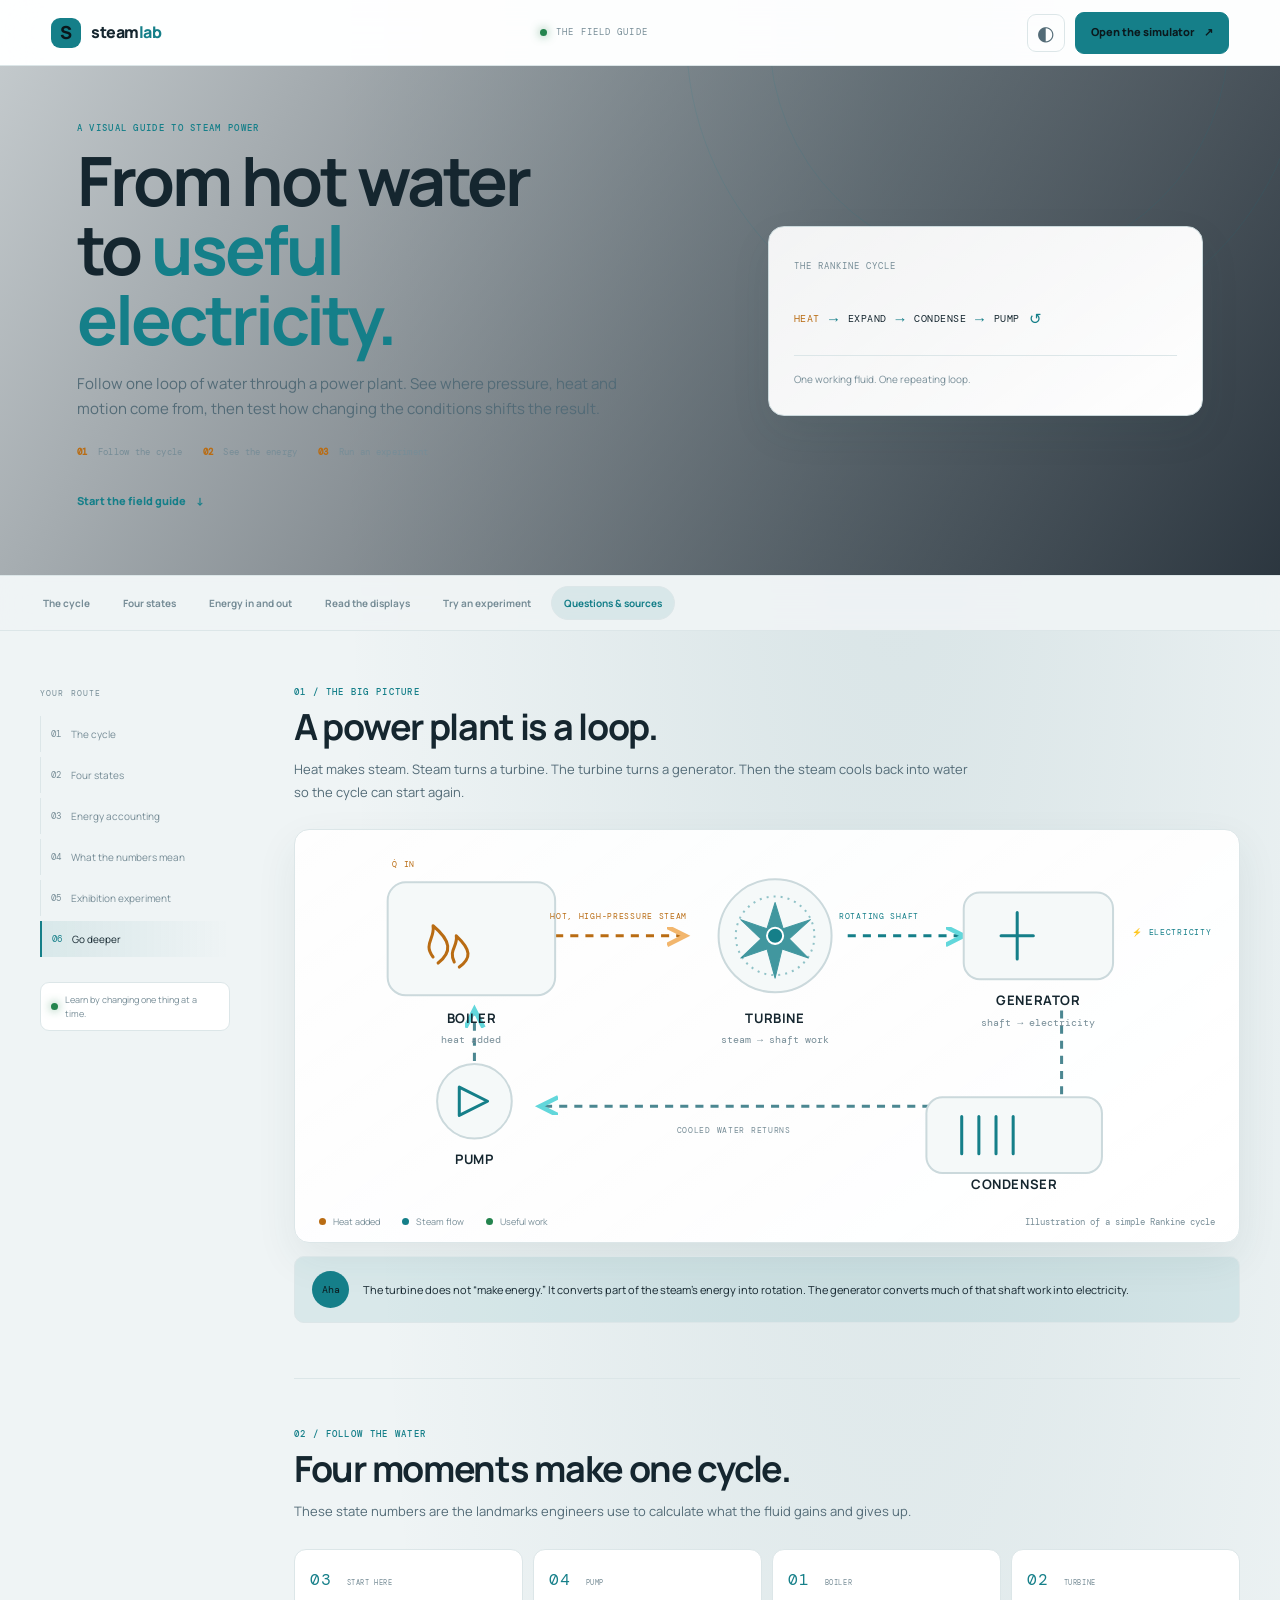
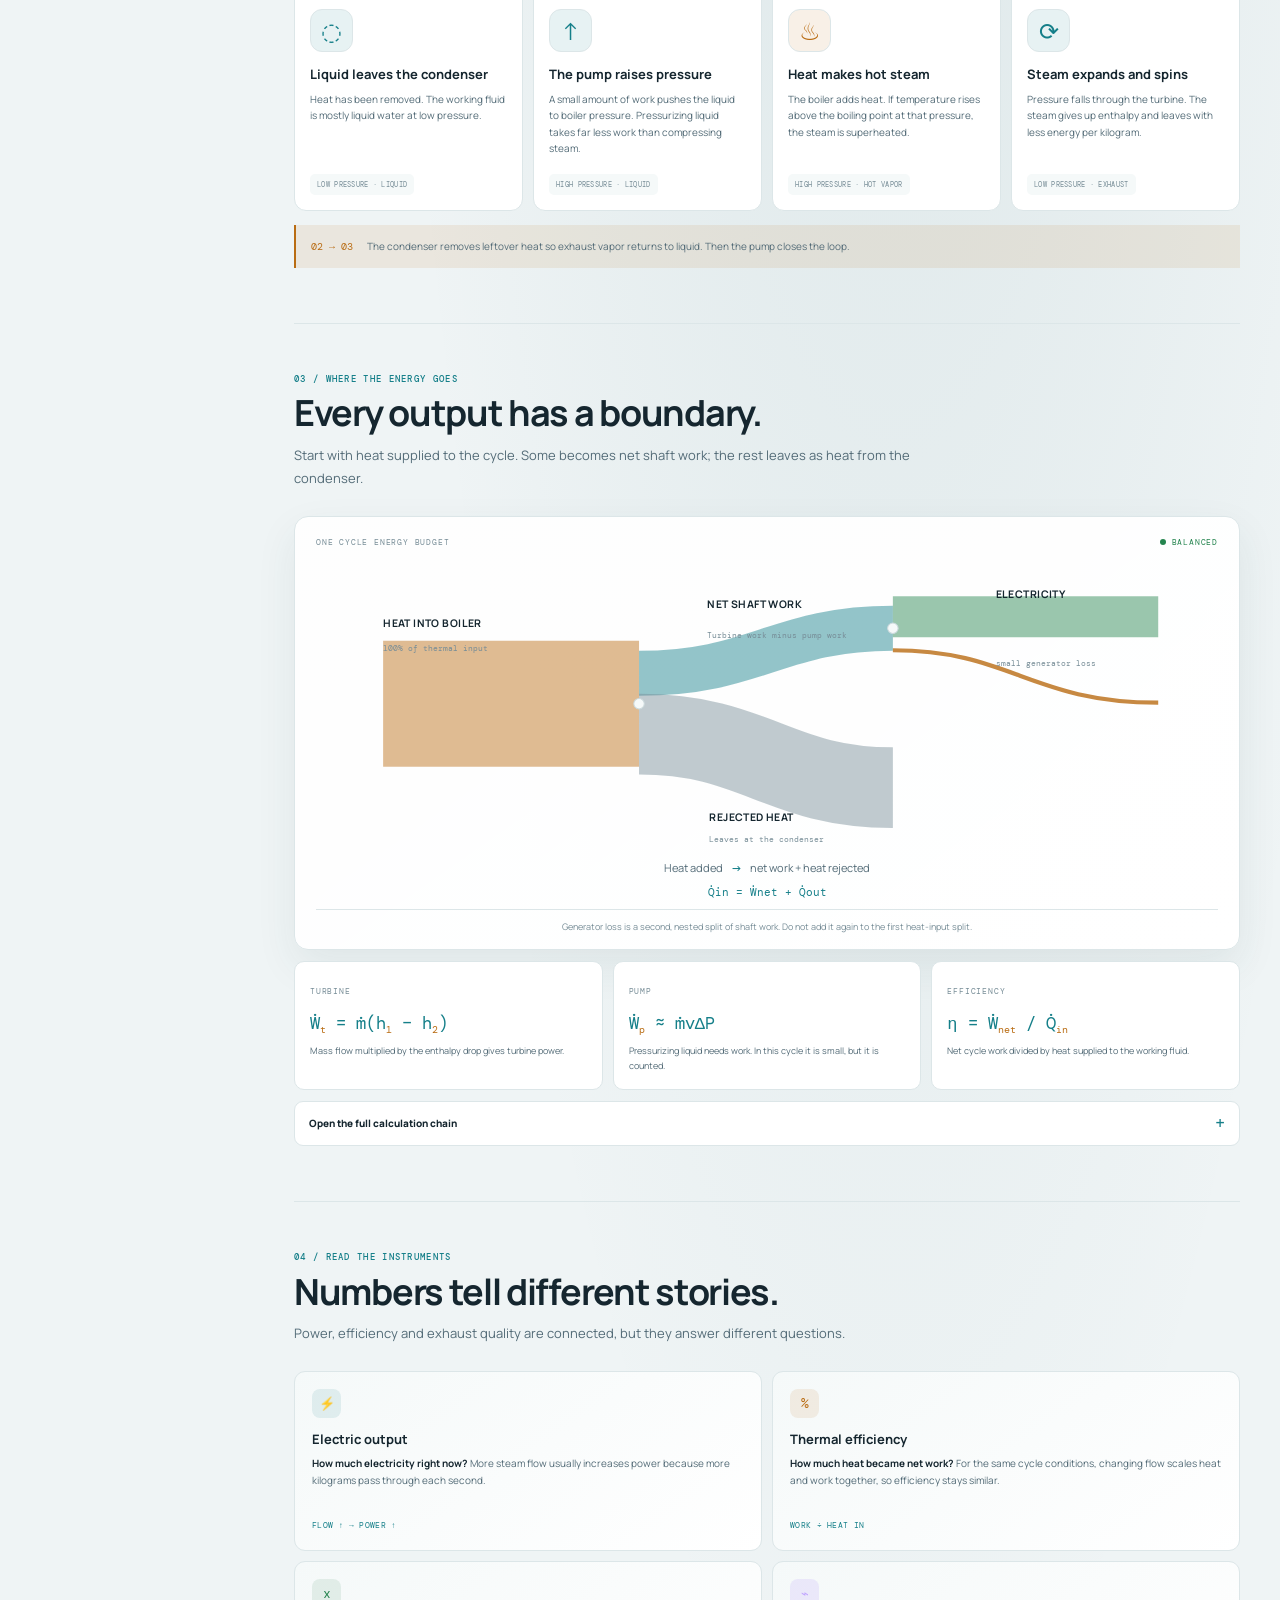
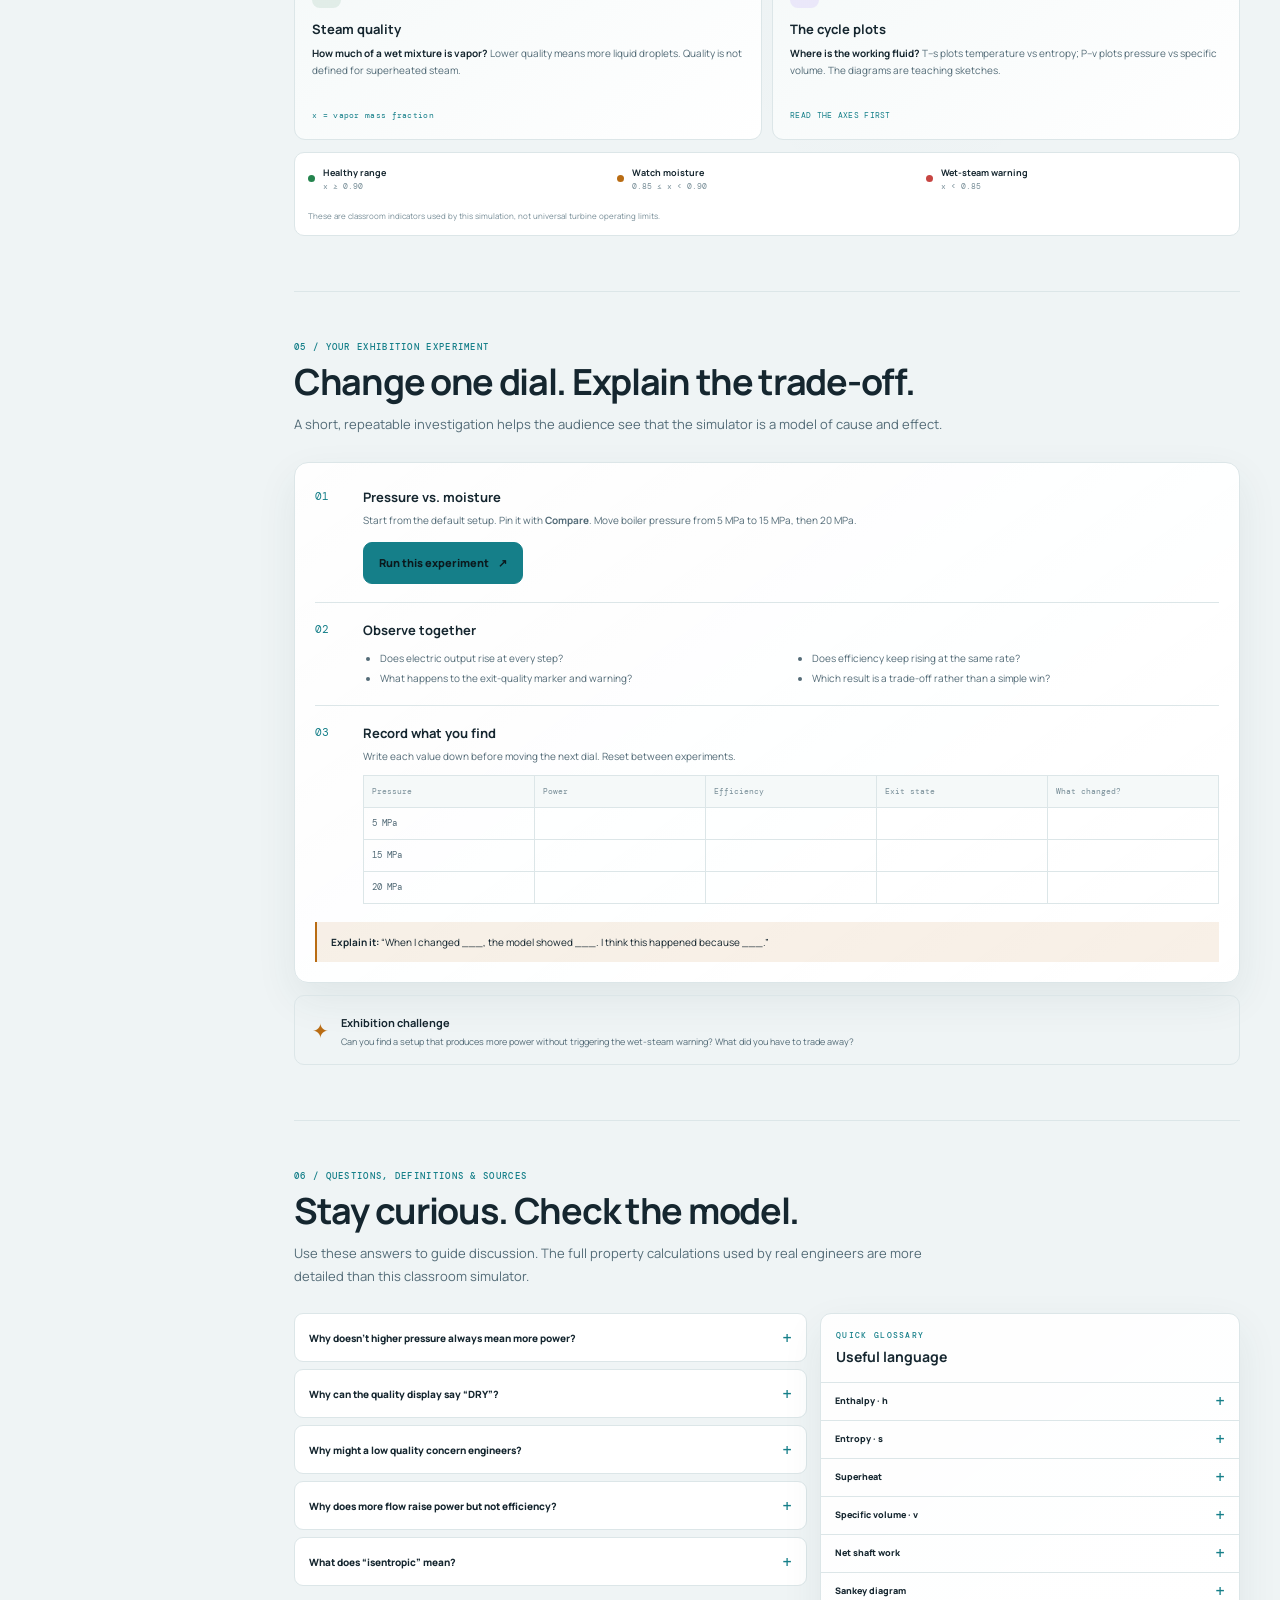
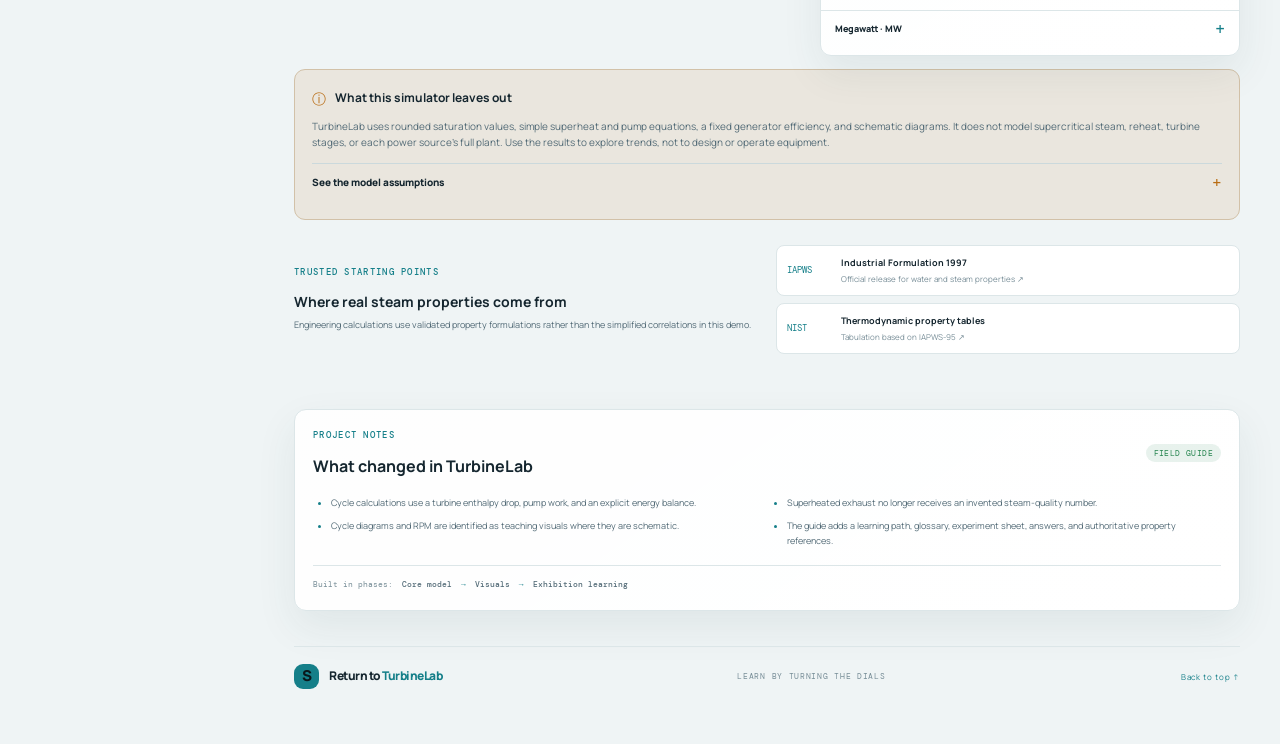
==== docs/index.html @ 9e8e7484 "Add CSS styles and JavaScript functionality for theme toggle and reading progress - Created `learnin" ====
<!doctype html>
<html lang="en" data-theme="dark">
<head>
<meta charset="utf-8"><meta name="viewport" content="width=device-width, initial-scale=1"><meta name="theme-color" content="#0b1118">
<meta name="description" content="A visual, interactive guide to steam power, the Rankine cycle, turbine work, and energy efficiency.">
<title>TurbineLab Field Guide — Learn the Rankine Cycle</title>
<link rel="preconnect" href="https://fonts.googleapis.com"><link rel="preconnect" href="https://fonts.gstatic.com" crossorigin><link href="https://fonts.googleapis.com/css2?family=DM+Mono:wght@400;500&family=Manrope:wght@400;500;600;700;800&display=swap" rel="stylesheet">
<link rel="stylesheet" href="../css/theme.css"><link rel="stylesheet" href="learning.css"><script type="module" src="learning.mjs"></script>
</head>
<body>
<a class="skip-link" href="#lesson">Skip to the lesson</a><div class="reading-progress" aria-hidden="true"><span id="reading-progress-bar"></span></div>
<header class="learn-topbar"><a class="brand" href="../index.html" aria-label="TurbineLab simulator"><span class="brand-mark">S</span><span>steam<span class="brand-light">lab</span></span></a><div class="topbar-meta"><span class="live-dot"></span><span>THE FIELD GUIDE</span></div><div class="learn-actions"><button class="icon-button" id="theme-toggle" type="button" aria-label="Switch theme" title="Toggle theme">◐</button><a class="button button-accent" href="../index.html#controls-title">Open the simulator <span aria-hidden="true">↗</span></a></div></header>
<section class="learn-hero" aria-labelledby="page-title"><div class="hero-orbit orbit-one"></div><div class="hero-orbit orbit-two"></div><div class="hero-inner"><p class="eyebrow">A VISUAL GUIDE TO STEAM POWER</p><h1 id="page-title">From hot water<br>to <span>useful electricity.</span></h1><p class="hero-deck">Follow one loop of water through a power plant. See where pressure, heat and motion come from, then test how changing the conditions shifts the result.</p><div class="hero-steps"><span><b>01</b> Follow the cycle</span><span><b>02</b> See the energy</span><span><b>03</b> Run an experiment</span></div><a class="hero-link" href="#cycle">Start the field guide <span aria-hidden="true">↓</span></a></div><div class="hero-readout"><span class="readout-label">THE RANKINE CYCLE</span><div class="readout-loop"><span>HEAT</span><i>→</i><span>EXPAND</span><i>→</i><span>CONDENSE</span><i>→</i><span>PUMP</span><i>↺</i></div><p>One working fluid. One repeating loop.</p></div></section>
<nav class="chapter-nav" aria-label="Guide chapters"><a href="#cycle" aria-current="location">The cycle</a><a href="#states">Four states</a><a href="#energy">Energy in and out</a><a href="#readouts">Read the displays</a><a href="#experiment">Try an experiment</a><a href="#learn-more">Questions & sources</a></nav>
<div class="learn-layout" id="lesson"><aside class="lesson-rail" aria-label="On this page"><p class="rail-title">YOUR ROUTE</p><a href="#cycle" aria-current="location"><span>01</span> The cycle</a><a href="#states"><span>02</span> Four states</a><a href="#energy"><span>03</span> Energy accounting</a><a href="#readouts"><span>04</span> What the numbers mean</a><a href="#experiment"><span>05</span> Exhibition experiment</a><a href="#learn-more"><span>06</span> Go deeper</a><div class="rail-note"><span class="live-dot"></span> Learn by changing one thing at a time.</div></aside>
<main class="lesson-content">
<section class="lesson-section" id="cycle" aria-labelledby="cycle-title"><div class="chapter-heading"><p class="eyebrow">01 / THE BIG PICTURE</p><h2 id="cycle-title">A power plant is a loop.</h2><p>Heat makes steam. Steam turns a turbine. The turbine turns a generator. Then the steam cools back into water so the cycle can start again.</p></div>
<figure class="cycle-figure panel"><svg viewBox="0 0 900 350" role="img" aria-labelledby="cycle-svg-title cycle-svg-desc"><title id="cycle-svg-title">The four main parts of a steam power cycle</title><desc id="cycle-svg-desc">A pump sends liquid to a boiler. The boiler sends hot high-pressure steam through a turbine connected to a generator. The exhaust flows to a condenser and returns to the pump.</desc><defs><marker id="arrow-cyan" markerWidth="9" markerHeight="9" refX="6" refY="3" orient="auto"><path d="M0 0L6 3L0 6" fill="none" stroke="#62d7db" stroke-width="1.5"/></marker><marker id="arrow-amber" markerWidth="9" markerHeight="9" refX="6" refY="3" orient="auto"><path d="M0 0L6 3L0 6" fill="none" stroke="#f2b66d" stroke-width="1.5"/></marker></defs>
<path class="cycle-pipe pipe-hot" d="M240 91H369" marker-end="url(#arrow-amber)"/><path class="cycle-pipe pipe-steam" d="M530 91H645" marker-end="url(#arrow-cyan)"/><path class="cycle-pipe pipe-cold" d="M742 165V260H225" marker-end="url(#arrow-cyan)"/><path class="cycle-pipe pipe-water" d="M160 245V164" marker-end="url(#arrow-cyan)"/>
<g class="plant-unit boiler-unit"><rect x="74" y="38" width="166" height="112" rx="18"/><path d="M119 112c-10-13 2-18 0-31 18 15 19 26 5 37m16-1c-6-12 4-16 2-26 15 14 15 22 3 31"/><text x="157" y="177">BOILER</text><text class="unit-small" x="157" y="197">heat added</text></g>
<g class="plant-unit turbine-unit"><circle cx="458" cy="91" r="56"/><circle class="rotor-ring" cx="458" cy="91" r="39"/><path class="rotor-blades" d="M458 58L466 84L493 75L472 94L491 113L465 104L458 133L450 104L424 113L444 94L424 75L450 84Z"/><circle class="rotor-hub" cx="458" cy="91" r="8"/><text x="458" y="177">TURBINE</text><text class="unit-small" x="458" y="197">steam → shaft work</text></g>
<g class="plant-unit generator-unit"><rect x="645" y="48" width="148" height="86" rx="16"/><path d="M698 68v46m-16-23h32"/><text x="719" y="160">GENERATOR</text><text class="unit-small" x="719" y="180">shaft → electricity</text></g><g class="plant-unit condenser-unit"><rect x="608" y="251" width="174" height="75" rx="16"/><path d="M643 270v37m17-37v37m17-37v37m17-37v37"/><text x="695" y="342">CONDENSER</text></g><g class="plant-unit pump-unit"><circle cx="160" cy="255" r="37"/><path d="M145 269l28-14-28-14z"/><text x="160" y="317">PUMP</text></g>
<text class="flow-label label-heat" x="303" y="74">HOT, HIGH-PRESSURE STEAM</text><text class="flow-label label-work" x="561" y="74">ROTATING SHAFT</text><text class="flow-label label-water" x="417" y="286">COOLED WATER RETURNS</text><text class="heat-input" x="90" y="23">Q̇ IN</text><text class="electric-output" x="812" y="90">⚡ ELECTRICITY</text></svg><figcaption><span><i class="key-dot key-heat"></i> Heat added</span><span><i class="key-dot key-steam"></i> Steam flow</span><span><i class="key-dot key-work"></i> Useful work</span><span>Illustration of a simple Rankine cycle</span></figcaption></figure>
<div class="takeaway"><span class="takeaway-mark">Aha</span><p>The turbine does not “make energy.” It converts part of the steam’s energy into rotation. The generator converts much of that shaft work into electricity.</p></div></section>

<section class="lesson-section" id="states" aria-labelledby="states-title"><div class="chapter-heading"><p class="eyebrow">02 / FOLLOW THE WATER</p><h2 id="states-title">Four moments make one cycle.</h2><p>These state numbers are the landmarks engineers use to calculate what the fluid gains and gives up.</p></div><div class="state-grid">
<article class="state-card"><div class="state-number">03 <span>START HERE</span></div><div class="state-icon state-liquid" aria-hidden="true">◌</div><h3>Liquid leaves the condenser</h3><p>Heat has been removed. The working fluid is mostly liquid water at low pressure.</p><div class="state-tag">LOW PRESSURE · LIQUID</div></article>
<article class="state-card"><div class="state-number">04 <span>PUMP</span></div><div class="state-icon state-pump" aria-hidden="true">↑</div><h3>The pump raises pressure</h3><p>A small amount of work pushes the liquid to boiler pressure. Pressurizing liquid takes far less work than compressing steam.</p><div class="state-tag">HIGH PRESSURE · LIQUID</div></article>
<article class="state-card"><div class="state-number">01 <span>BOILER</span></div><div class="state-icon state-hot" aria-hidden="true">♨</div><h3>Heat makes hot steam</h3><p>The boiler adds heat. If temperature rises above the boiling point at that pressure, the steam is superheated.</p><div class="state-tag">HIGH PRESSURE · HOT VAPOR</div></article>
<article class="state-card"><div class="state-number">02 <span>TURBINE</span></div><div class="state-icon state-work" aria-hidden="true">⟳</div><h3>Steam expands and spins</h3><p>Pressure falls through the turbine. The steam gives up enthalpy and leaves with less energy per kilogram.</p><div class="state-tag">LOW PRESSURE · EXHAUST</div></article></div><div class="state-loop-note"><span>02 → 03</span><p>The condenser removes leftover heat so exhaust vapor returns to liquid. Then the pump closes the loop.</p></div></section>

<section class="lesson-section" id="energy" aria-labelledby="energy-title"><div class="chapter-heading"><p class="eyebrow">03 / WHERE THE ENERGY GOES</p><h2 id="energy-title">Every output has a boundary.</h2><p>Start with heat supplied to the cycle. Some becomes net shaft work; the rest leaves as heat from the condenser.</p></div>
<div class="energy-panel panel"><div class="energy-head"><span>ONE CYCLE ENERGY BUDGET</span><span class="balance-badge"><i></i> BALANCED</span></div><svg class="learning-sankey" viewBox="0 0 860 280" role="img" aria-labelledby="sankey-title sankey-desc"><title id="sankey-title">Simplified energy balance for a steam cycle</title><desc id="sankey-desc">Heat input divides into net shaft work and condenser rejected heat. Net shaft work divides into electrical output and generator conversion loss.</desc><path class="flow heat-flow" d="M64 138H308" stroke-width="120"/><path class="flow work-flow" d="M308 109C420 109 440 66 550 66" stroke-width="43"/><path class="flow waste-flow" d="M308 167C420 167 440 218 550 218" stroke-width="77"/><path class="flow electric-flow" d="M550 55H803" stroke-width="39"/><path class="flow loss-flow" d="M550 87C663 87 681 137 803 137" stroke-width="4"/><circle class="flow-node" cx="308" cy="138" r="5"/><circle class="flow-node" cx="550" cy="66" r="5"/><text x="64" y="65" class="sankey-heading">HEAT INTO BOILER</text><text x="64" y="88" class="sankey-sub">100% of thermal input</text><text x="373" y="47" class="sankey-heading">NET SHAFT WORK</text><text x="373" y="75" class="sankey-sub">Turbine work minus pump work</text><text x="375" y="250" class="sankey-heading">REJECTED HEAT</text><text x="375" y="270" class="sankey-sub">Leaves at the condenser</text><text x="648" y="37" class="sankey-heading">ELECTRICITY</text><text x="648" y="102" class="sankey-sub">small generator loss</text></svg><div class="energy-equation"><span>Heat added</span><b>→</b><span>net work + heat rejected</span><small>Q̇in = Ẇnet + Q̇out</small></div><p class="energy-footnote">Generator loss is a second, nested split of shaft work. Do not add it again to the first heat-input split.</p></div>
<div class="equation-grid"><article class="equation-card"><span class="equation-kicker">TURBINE</span><div class="equation">Ẇ<sub>t</sub> = ṁ(h<sub>1</sub> − h<sub>2</sub>)</div><p>Mass flow multiplied by the enthalpy drop gives turbine power.</p></article><article class="equation-card"><span class="equation-kicker">PUMP</span><div class="equation">Ẇ<sub>p</sub> ≈ ṁvΔP</div><p>Pressurizing liquid needs work. In this cycle it is small, but it is counted.</p></article><article class="equation-card"><span class="equation-kicker">EFFICIENCY</span><div class="equation">η = Ẇ<sub>net</sub> / Q̇<sub>in</sub></div><p>Net cycle work divided by heat supplied to the working fluid.</p></article></div>
<details class="math-details"><summary>Open the full calculation chain</summary><div class="math-body"><p><b>1 · Estimate the inlet:</b> use saturated vapor properties at boiler pressure, then add a simple superheat correction.</p><code>h₁ ≈ hᵍ + cₚ(T₁ − Tₛₐₜ)</code><p><b>2 · Find an ideal outlet:</b> expand at constant entropy to condenser pressure.</p><code>s₂ₛ = s₁ &nbsp;→&nbsp; h₂ₛ from condenser-pressure properties</code><p><b>3 · Apply turbine efficiency:</b></p><code>h₂ = h₁ − ηₜ(h₁ − h₂ₛ)</code><p><b>4 · Complete the cycle balance:</b></p><code>Ẇnet = Ẇt − Ẇp &nbsp; · &nbsp; Q̇in = ṁ(h₁ − h₄) &nbsp; · &nbsp; Q̇out = Q̇in − Ẇnet</code><p>Steam quality is calculated from h₂ only when the outlet is inside the saturated liquid–vapor region.</p></div></details></section>

<section class="lesson-section" id="readouts" aria-labelledby="readouts-title"><div class="chapter-heading"><p class="eyebrow">04 / READ THE INSTRUMENTS</p><h2 id="readouts-title">Numbers tell different stories.</h2><p>Power, efficiency and exhaust quality are connected, but they answer different questions.</p></div><div class="readout-grid">
<article class="readout-card"><span class="readout-symbol symbol-cyan">⚡</span><h3>Electric output</h3><p><b>How much electricity right now?</b> More steam flow usually increases power because more kilograms pass through each second.</p><div class="readout-example">FLOW ↑ → POWER ↑</div></article><article class="readout-card"><span class="readout-symbol symbol-amber">%</span><h3>Thermal efficiency</h3><p><b>How much heat became net work?</b> For the same cycle conditions, changing flow scales heat and work together, so efficiency stays similar.</p><div class="readout-example">WORK ÷ HEAT IN</div></article><article class="readout-card"><span class="readout-symbol symbol-green">x</span><h3>Steam quality</h3><p><b>How much of a wet mixture is vapor?</b> Lower quality means more liquid droplets. Quality is not defined for superheated steam.</p><div class="readout-example">x = vapor mass fraction</div></article><article class="readout-card"><span class="readout-symbol symbol-violet">⌁</span><h3>The cycle plots</h3><p><b>Where is the working fluid?</b> T–s plots temperature vs entropy; P–v plots pressure vs specific volume. The diagrams are teaching sketches.</p><div class="readout-example">READ THE AXES FIRST</div></article></div><div class="quality-scale"><div><span class="quality-color quality-good"></span><b>Healthy range</b><small>x ≥ 0.90</small></div><div><span class="quality-color quality-caution"></span><b>Watch moisture</b><small>0.85 ≤ x &lt; 0.90</small></div><div><span class="quality-color quality-wet"></span><b>Wet-steam warning</b><small>x &lt; 0.85</small></div><p>These are classroom indicators used by this simulation, not universal turbine operating limits.</p></div></section>

<section class="lesson-section experiment-section" id="experiment" aria-labelledby="experiment-title"><div class="chapter-heading"><p class="eyebrow">05 / YOUR EXHIBITION EXPERIMENT</p><h2 id="experiment-title">Change one dial. Explain the trade-off.</h2><p>A short, repeatable investigation helps the audience see that the simulator is a model of cause and effect.</p></div><div class="experiment-board panel"><div class="experiment-instructions"><span class="experiment-number">01</span><div><h3>Pressure vs. moisture</h3><p>Start from the default setup. Pin it with <b>Compare</b>. Move boiler pressure from 5 MPa to 15 MPa, then 20 MPa.</p><a href="../index.html#controls-title" class="button button-accent">Run this experiment <span aria-hidden="true">↗</span></a></div></div><div class="experiment-observe"><span class="experiment-number">02</span><div><h3>Observe together</h3><ul><li>Does electric output rise at every step?</li><li>Does efficiency keep rising at the same rate?</li><li>What happens to the exit-quality marker and warning?</li><li>Which result is a trade-off rather than a simple win?</li></ul></div></div><div class="experiment-record"><span class="experiment-number">03</span><div><h3>Record what you find</h3><p>Write each value down before moving the next dial. Reset between experiments.</p><div class="record-table-wrap"><table><thead><tr><th>Pressure</th><th>Power</th><th>Efficiency</th><th>Exit state</th><th>What changed?</th></tr></thead><tbody><tr><td>5 MPa</td><td></td><td></td><td></td><td></td></tr><tr><td>15 MPa</td><td></td><td></td><td></td><td></td></tr><tr><td>20 MPa</td><td></td><td></td><td></td><td></td></tr></tbody></table></div></div></div><p class="experiment-prompt"><b>Explain it:</b> “When I changed ___, the model showed ___. I think this happened because ___.”</p></div><div class="challenge-strip"><span class="challenge-icon">✦</span><div><b>Exhibition challenge</b><p>Can you find a setup that produces more power without triggering the wet-steam warning? What did you have to trade away?</p></div></div></section>

<section class="lesson-section" id="learn-more" aria-labelledby="learn-title"><div class="chapter-heading"><p class="eyebrow">06 / QUESTIONS, DEFINITIONS & SOURCES</p><h2 id="learn-title">Stay curious. Check the model.</h2><p>Use these answers to guide discussion. The full property calculations used by real engineers are more detailed than this classroom simulator.</p></div><div class="faq-grid"><div class="faq-column">
<details class="faq-item"><summary>Why doesn't higher pressure always mean more power?</summary><p>Power depends on energy extracted per kilogram and steam flow. Pressure changes both the inlet and exhaust states. In this model, high pressure can also lower exit quality. The exact curve is model-dependent.</p></details><details class="faq-item"><summary>Why can the quality display say “DRY”?</summary><p>Quality describes a saturated liquid–vapor mixture only. Superheated vapor is outside that region, so calling it 100% quality would be misleading.</p></details><details class="faq-item"><summary>Why might a low quality concern engineers?</summary><p>A wetter exhaust contains more liquid droplets. In real turbines, droplets can erode blades. The simulation's red line at 85% is an educational alert, not a universal design limit.</p></details><details class="faq-item"><summary>Why does more flow raise power but not efficiency?</summary><p>At fixed thermodynamic conditions, both heat input and work output grow in proportion to mass flow. Their ratio therefore remains about the same.</p></details><details class="faq-item"><summary>What does “isentropic” mean?</summary><p>It describes an idealized expansion at constant entropy. Turbine efficiency compares the real enthalpy drop with this ideal reference.</p></details></div>
<div class="glossary-card panel"><div class="glossary-heading"><p class="eyebrow">QUICK GLOSSARY</p><h3>Useful language</h3></div><details><summary>Enthalpy · h</summary><p>Energy per unit mass used to track energy changes in flowing steam.</p></details><details><summary>Entropy · s</summary><p>A thermodynamic property used to describe the ideal constant-entropy expansion.</p></details><details><summary>Superheat</summary><p>Steam temperature above the boiling temperature at the same pressure.</p></details><details><summary>Specific volume · v</summary><p>Volume occupied by one kilogram of the working fluid.</p></details><details><summary>Net shaft work</summary><p>Turbine work after subtracting the work required by the pump.</p></details><details><summary>Sankey diagram</summary><p>A flow diagram where band width represents the amount of energy.</p></details><details><summary>Megawatt · MW</summary><p>One million joules of energy transferred every second.</p></details></div></div>
<div class="model-card"><div><span class="model-icon">ⓘ</span><h3>What this simulator leaves out</h3></div><p>TurbineLab uses rounded saturation values, simple superheat and pump equations, a fixed generator efficiency, and schematic diagrams. It does not model supercritical steam, reheat, turbine stages, or each power source's full plant. Use the results to explore trends, not to design or operate equipment.</p><details><summary>See the model assumptions</summary><ul><li>The property table is sparse and linearly interpolated; it is not a complete IAPWS calculation.</li><li>Superheated steam uses approximate heat capacity. Real properties vary with pressure and temperature.</li><li>Boiler pressure is limited to 20 MPa; supercritical operation is outside this model.</li><li>Pump work uses constant liquid specific volume. Generator efficiency is fixed at 98%.</li><li>RPM is mapped from power for the animation, not calculated from turbine design or grid speed.</li><li>The T–s dome, P–v path, and plant scenario cards are teaching illustrations.</li><li>The 85% wet-steam alert is a classroom threshold, not a universal operating limit.</li></ul></details></div>
<div class="sources-block"><div><p class="eyebrow">TRUSTED STARTING POINTS</p><h3>Where real steam properties come from</h3><p>Engineering calculations use validated property formulations rather than the simplified correlations in this demo.</p></div><div class="source-links"><a href="https://iapws.org/technical-guidance/release/IF97-Rev" target="_blank" rel="noopener noreferrer"><span>IAPWS</span><b>Industrial Formulation 1997</b><small>Official release for water and steam properties ↗</small></a><a href="https://www.nist.gov/publications/thermodynamic-properties-water-tabulation-iapws-formulation-1995-thermodynamic" target="_blank" rel="noopener noreferrer"><span>NIST</span><b>Thermodynamic property tables</b><small>Tabulation based on IAPWS-95 ↗</small></a></div></div></section>
<section class="whats-changed panel" aria-labelledby="changed-title"><div class="section-heading"><div><p class="eyebrow">PROJECT NOTES</p><h2 id="changed-title">What changed in TurbineLab</h2></div><span class="status-pill">FIELD GUIDE</span></div><ul><li>Cycle calculations use a turbine enthalpy drop, pump work, and an explicit energy balance.</li><li>Superheated exhaust no longer receives an invented steam-quality number.</li><li>Cycle diagrams and RPM are identified as teaching visuals where they are schematic.</li><li>The guide adds a learning path, glossary, experiment sheet, answers, and authoritative property references.</li></ul><div class="phase-links"><span>Built in phases:</span><b>Core model</b><i>→</i><b>Visuals</b><i>→</i><b>Exhibition learning</b></div></section>
<footer class="learn-footer"><a class="brand" href="../index.html"><span class="brand-mark">S</span><span>Return to <span class="brand-light">TurbineLab</span></span></a><p>LEARN BY TURNING THE DIALS</p><a href="#page-title">Back to top ↑</a></footer>
</main></div></body></html>
---- css/theme.css ----
:root,
[data-theme="dark"] {
  color-scheme: dark;
  --bg: #0b1118;
  --bg-soft: #101923;
  --surface: #121d27;
  --surface-raised: #172430;
  --surface-glass: rgba(18, 29, 39, .87);
  --border: #23323f;
  --border-strong: #304454;
  --text: #e8f0f4;
  --text-soft: #93a6b2;
  --text-faint: #647783;
  --cyan: #62d7db;
  --cyan-strong: #37c6cf;
  --cyan-soft: rgba(98, 215, 219, .12);
  --amber: #f2b66d;
  --amber-soft: rgba(242, 182, 109, .12);
  --red: #ff7774;
  --red-soft: rgba(255, 119, 116, .12);
  --green: #83d9a8;
  --green-soft: rgba(131, 217, 168, .12);
  --chart-grid: #263744;
  --shadow: 0 16px 40px rgba(0, 0, 0, .14);
}

[data-theme="light"] {
  color-scheme: light;
  --bg: #eff4f5;
  --bg-soft: #e9f0f1;
  --surface: #ffffff;
  --surface-raised: #f5f9f9;
  --surface-glass: rgba(255, 255, 255, .92);
  --border: #dce6e8;
  --border-strong: #cbd9dc;
  --text: #15262f;
  --text-soft: #536b77;
  --text-faint: #778d97;
  --cyan: #157f89;
  --cyan-strong: #087c86;
  --cyan-soft: rgba(21, 127, 137, .1);
  --amber: #b96c13;
  --amber-soft: rgba(185, 108, 19, .1);
  --red: #c74542;
  --red-soft: rgba(199, 69, 66, .1);
  --green: #24844e;
  --green-soft: rgba(36, 132, 78, .1);
  --chart-grid: #dbe5e7;
  --shadow: 0 16px 40px rgba(39, 72, 81, .08);
}
---- docs/learning.css ----
* { box-sizing: border-box; }
html { width: 100%; min-width: 320px; overflow-x: clip; scroll-behavior: smooth; scroll-padding-top: 105px; background: var(--bg); }
body { width: 100%; margin: 0; overflow-x: clip; color: var(--text); background: radial-gradient(ellipse at 70% 0%, rgba(35,101,111,.12), transparent 35rem), var(--bg); font-family: Manrope, "Segoe UI", sans-serif; font-size: 14px; line-height: 1.65; -webkit-font-smoothing: antialiased; }
button, a { font: inherit; } a { color: inherit; text-decoration: none; } button:focus-visible, a:focus-visible, summary:focus-visible { outline: 2px solid var(--cyan); outline-offset: 4px; }
.skip-link { position: fixed; z-index: 100; top: 8px; left: 8px; padding: 10px 14px; color: var(--bg); background: var(--cyan); border-radius: 7px; transform: translateY(-150%); }.skip-link:focus { transform: none; }
.reading-progress { position: fixed; z-index: 40; top: 0; left: 0; width: 100%; height: 3px; }.reading-progress span { display: block; width: 0; height: 100%; background: linear-gradient(90deg, var(--cyan), var(--amber)); }
.learn-topbar { height: 66px; position: sticky; top: 0; z-index: 30; display: flex; align-items: center; justify-content: space-between; gap: 20px; padding: 0 clamp(18px, 4vw, 58px); border-bottom: 1px solid var(--border); background: var(--surface-glass); backdrop-filter: blur(18px); }
.brand { display: inline-flex; align-items: center; gap: 10px; font-size: 16px; font-weight: 800; letter-spacing: -.5px; white-space: nowrap; }.brand-mark { width: 30px; height: 30px; display: grid; place-items: center; border-radius: 9px; color: #0a171c; background: var(--cyan); font-size: 18px; }.brand-light { color: var(--cyan); }
.topbar-meta, .eyebrow, .readout-label, .hero-steps, .readout-loop, .rail-title, .state-number, .state-tag, .energy-head, .equation-kicker, .readout-example, .experiment-number, .source-links span, .phase-links, .learn-footer > p { font-family: "DM Mono", monospace; }.topbar-meta { display: flex; align-items: center; gap: 9px; color: var(--text-faint); font-size: 9px; letter-spacing: 1.1px; }.live-dot { width: 7px; height: 7px; display: inline-block; border-radius: 50%; background: var(--green); box-shadow: 0 0 10px color-mix(in srgb, var(--green) 70%, transparent); }
.learn-actions { display: flex; align-items: center; gap: 10px; }.icon-button { width: 38px; height: 38px; display: grid; place-items: center; color: var(--text-soft); background: transparent; border: 1px solid var(--border); border-radius: 9px; font-size: 20px; }.button { min-height: 42px; display: inline-flex; align-items: center; justify-content: center; gap: 9px; padding: 0 15px; border: 1px solid var(--border-strong); border-radius: 9px; font-size: 11px; font-weight: 800; }.button-accent { color: #0b191d; background: var(--cyan); border-color: var(--cyan); }
.eyebrow { margin: 0 0 10px; color: var(--cyan); font-size: 9px; letter-spacing: 1.3px; font-weight: 500; }
.learn-hero { min-height: 415px; position: relative; display: grid; grid-template-columns: 1.15fr .85fr; align-items: center; gap: clamp(30px, 8vw, 110px); overflow: hidden; padding: 55px max(6vw, calc((100vw - 1220px)/2)); border-bottom: 1px solid var(--border); background: linear-gradient(120deg, rgba(18,29,39,.2), rgba(18,29,39,.88)); }.hero-inner, .hero-readout { position: relative; z-index: 1; }.hero-inner { max-width: 635px; } h1, h2, h3, p { margin-top: 0; }
.learn-hero h1 { margin: 0 0 18px; font-size: clamp(39px, 6vw, 68px); line-height: 1.02; letter-spacing: -3px; }.learn-hero h1 span { color: var(--cyan); }.hero-deck { max-width: 560px; margin-bottom: 24px; color: var(--text-soft); font-size: 15px; }.hero-steps { display: flex; flex-wrap: wrap; gap: 10px 20px; margin: 0 0 22px; color: var(--text-faint); font-size: 9px; letter-spacing: .3px; }.hero-steps b { margin-right: 5px; color: var(--amber); }.hero-link { display: inline-flex; align-items: center; gap: 10px; min-height: 38px; color: var(--cyan); font-size: 11px; font-weight: 800; }
.hero-orbit { position: absolute; width: 460px; height: 460px; border: 1px solid color-mix(in srgb, var(--cyan) 12%, transparent); border-radius: 50%; pointer-events: none; }.orbit-one { right: 4%; top: -260px; }.orbit-two { width: 620px; height: 620px; right: -2%; top: -340px; }.hero-readout { min-height: 190px; padding: 25px; border: 1px solid var(--border-strong); border-radius: 16px; background: linear-gradient(145deg, var(--surface-glass), var(--surface)); box-shadow: var(--shadow); }.readout-label { color: var(--text-faint); font-size: 9px; letter-spacing: 1px; }.readout-loop { display: flex; flex-wrap: wrap; align-items: center; gap: 9px; margin-top: 32px; color: var(--text); font-size: 10px; letter-spacing: .5px; }.readout-loop span:first-child { color: var(--amber); }.readout-loop i { color: var(--cyan); font-size: 15px; font-style: normal; }.hero-readout p { margin: 24px 0 0; padding-top: 15px; border-top: 1px solid var(--border); color: var(--text-faint); font-size: 10px; }
.chapter-nav { position: sticky; z-index: 25; top: 66px; display: flex; gap: 7px; overflow-x: auto; padding: 10px max(16px, calc((100vw - 1220px)/2)); border-bottom: 1px solid var(--border); background: color-mix(in srgb, var(--bg) 92%, transparent); backdrop-filter: blur(14px); scrollbar-width: none; }.chapter-nav::-webkit-scrollbar { display: none; }.chapter-nav a { min-height: 34px; display: inline-flex; align-items: center; padding: 0 12px; color: var(--text-faint); border: 1px solid transparent; border-radius: 20px; font-size: 10px; font-weight: 700; white-space: nowrap; }.chapter-nav a:hover, .chapter-nav a[aria-current="location"] { color: var(--cyan); background: var(--cyan-soft); border-color: var(--border); }
.learn-layout { width: min(1280px, 100%); display: grid; grid-template-columns: 190px minmax(0, 1fr); gap: clamp(30px, 5vw, 72px); margin: 0 auto; padding: 46px clamp(18px, 4vw, 40px) 20px; }.lesson-rail { position: sticky; top: 135px; align-self: start; display: grid; gap: 5px; padding-top: 10px; }.rail-title { margin: 0 0 11px; color: var(--text-faint); font-size: 8px; letter-spacing: 1.1px; }.lesson-rail > a { min-height: 36px; display: flex; align-items: center; gap: 10px; padding: 0 10px; color: var(--text-faint); border-left: 1px solid var(--border); font-size: 10px; }.lesson-rail > a span { color: var(--text-faint); font: 9px "DM Mono", monospace; }.lesson-rail > a:hover, .lesson-rail > a[aria-current="location"] { color: var(--text); border-left: 2px solid var(--cyan); background: linear-gradient(90deg, var(--cyan-soft), transparent); }.lesson-rail > a[aria-current="location"] span { color: var(--cyan); }.rail-note { display: flex; align-items: center; gap: 7px; margin-top: 20px; padding: 10px; color: var(--text-faint); background: var(--surface); border: 1px solid var(--border); border-radius: 9px; font-size: 9px; line-height: 1.5; }
.lesson-content { min-width: 0; }.lesson-section { padding: 8px 0 55px; scroll-margin-top: 122px; }.lesson-section + .lesson-section { border-top: 1px solid var(--border); padding-top: 48px; }.chapter-heading { max-width: 720px; margin-bottom: 26px; }.chapter-heading .eyebrow { margin-bottom: 7px; }.chapter-heading h2 { margin-bottom: 10px; font-size: clamp(25px, 3.2vw, 36px); line-height: 1.13; letter-spacing: -1.3px; }.chapter-heading > p:last-child { max-width: 680px; margin-bottom: 0; color: var(--text-soft); font-size: 13px; line-height: 1.75; }.panel { border: 1px solid var(--border); background: linear-gradient(145deg, var(--surface-glass), var(--surface)); box-shadow: var(--shadow); }
.cycle-figure { margin: 0; padding: 14px 18px 12px; border-radius: 15px; }.cycle-figure svg { width: 100%; height: auto; overflow: visible; }.plant-unit rect, .plant-unit circle { fill: var(--surface-raised); stroke: var(--border-strong); stroke-width: 2; }.plant-unit path { fill: none; stroke: var(--cyan); stroke-width: 3; stroke-linejoin: round; stroke-linecap: round; }.boiler-unit path { stroke: var(--amber); }.plant-unit text { fill: var(--text); text-anchor: middle; font: 700 13px Manrope, sans-serif; letter-spacing: .6px; }.plant-unit .unit-small { fill: var(--text-faint); font: 10px "DM Mono", monospace; letter-spacing: 0; }.turbine-unit .rotor-ring { fill: none; stroke: var(--cyan); stroke-opacity: .45; stroke-dasharray: 2 5; }.turbine-unit .rotor-blades { fill: var(--cyan); stroke: var(--cyan); stroke-width: 1; opacity: .8; transform-origin: 458px 91px; animation: rotor-turn 9s linear infinite; }.turbine-unit .rotor-hub { fill: var(--cyan); stroke: var(--surface); }.cycle-pipe { fill: none; stroke-width: 3; stroke-dasharray: 8 7; animation: flow-dash 2.4s linear infinite; }.pipe-hot { stroke: var(--amber); }.pipe-steam { stroke: var(--cyan); }.pipe-cold, .pipe-water { stroke: color-mix(in srgb, var(--cyan) 45%, var(--text-faint)); }.flow-label, .heat-input, .electric-output { fill: var(--text-faint); font: 8px "DM Mono", monospace; letter-spacing: .7px; text-anchor: middle; }.label-heat, .heat-input { fill: var(--amber); }.label-work, .electric-output { fill: var(--cyan); }.electric-output { text-anchor: start; }.cycle-figure figcaption { display: flex; flex-wrap: wrap; align-items: center; gap: 9px 22px; padding: 12px 6px 0; color: var(--text-faint); font-size: 9px; }.cycle-figure figcaption span:last-child { margin-left: auto; font-family: "DM Mono", monospace; }.key-dot { width: 7px; height: 7px; display: inline-block; margin-right: 5px; border-radius: 50%; background: var(--cyan); }.key-heat { background: var(--amber); }.key-work { background: var(--green); }
.takeaway { display: grid; grid-template-columns: auto 1fr; gap: 14px; align-items: center; margin-top: 13px; padding: 14px 17px; border: 1px solid var(--border); border-radius: 10px; background: var(--cyan-soft); }.takeaway-mark { display: grid; place-items: center; width: 37px; height: 37px; color: #0b191d; background: var(--cyan); border-radius: 50%; font: 10px "DM Mono", monospace; }.takeaway p { margin: 0; color: var(--text); font-size: 11px; }
.state-grid { display: grid; grid-template-columns: repeat(4, minmax(0, 1fr)); gap: 10px; }.state-card { min-height: 238px; padding: 17px 15px 15px; border: 1px solid var(--border); border-radius: 12px; background: var(--surface); }.state-number { color: var(--cyan); font-size: 16px; letter-spacing: .5px; }.state-number span { margin-left: 5px; color: var(--text-faint); font-size: 7px; letter-spacing: .6px; }.state-icon { width: 43px; height: 43px; display: grid; place-items: center; margin: 16px 0 14px; border: 1px solid var(--border); border-radius: 12px; font-size: 24px; }.state-liquid, .state-pump, .state-work { color: var(--cyan); background: var(--cyan-soft); }.state-hot { color: var(--amber); background: var(--amber-soft); }.state-card h3 { margin: 0 0 7px; font-size: 13px; line-height: 1.35; }.state-card p { min-height: 66px; margin: 0 0 13px; color: var(--text-soft); font-size: 10px; line-height: 1.65; }.state-tag { display: inline-flex; padding: 5px 7px; color: var(--text-faint); background: var(--surface-raised); border-radius: 5px; font-size: 7px; letter-spacing: .3px; }.state-loop-note { display: flex; gap: 14px; align-items: baseline; margin-top: 14px; padding: 13px 15px; border-left: 2px solid var(--amber); background: var(--amber-soft); }.state-loop-note span { color: var(--amber); font: 10px "DM Mono", monospace; white-space: nowrap; }.state-loop-note p { margin: 0; color: var(--text-soft); font-size: 10px; }
.energy-panel { padding: 19px 21px 14px; border-radius: 14px; }.energy-head { display: flex; align-items: center; justify-content: space-between; color: var(--text-faint); font-size: 8px; letter-spacing: .8px; }.balance-badge { display: inline-flex; align-items: center; gap: 6px; color: var(--green); }.balance-badge i { width: 6px; height: 6px; background: var(--green); border-radius: 50%; }.learning-sankey { width: 100%; height: auto; margin-top: 10px; overflow: visible; }.flow { fill: none; stroke-linecap: butt; opacity: .46; }.heat-flow { stroke: var(--amber); }.work-flow { stroke: var(--cyan); }.waste-flow { stroke: var(--text-faint); }.electric-flow { stroke: var(--green); }.loss-flow { stroke: var(--amber); opacity: .8; }.flow-node { fill: var(--surface-raised); stroke: var(--border-strong); }.sankey-heading { fill: var(--text); font: 700 10px Manrope, sans-serif; letter-spacing: .4px; }.sankey-sub { fill: var(--text-faint); font: 8px "DM Mono", monospace; }.energy-equation { display: flex; flex-wrap: wrap; justify-content: center; align-items: center; gap: 8px; margin: 0 0 6px; color: var(--text-soft); font-size: 11px; }.energy-equation b { color: var(--cyan); }.energy-equation small { flex-basis: 100%; color: var(--cyan); text-align: center; font: 11px "DM Mono", monospace; }.energy-footnote { margin: 10px 0 0; padding-top: 10px; border-top: 1px solid var(--border); color: var(--text-faint); font-size: 9px; text-align: center; }
.equation-grid { display: grid; grid-template-columns: repeat(3, minmax(0, 1fr)); gap: 10px; margin-top: 11px; }.equation-card { padding: 15px; border: 1px solid var(--border); border-radius: 10px; background: var(--surface); }.equation-kicker { color: var(--text-faint); font-size: 8px; letter-spacing: .8px; }.equation { margin: 12px 0 8px; color: var(--cyan); font: 17px "DM Mono", monospace; white-space: nowrap; }.equation sub { color: var(--amber); font-size: 10px; }.equation-card p { margin: 0; color: var(--text-soft); font-size: 9px; }
.math-details, .faq-item { border: 1px solid var(--border); border-radius: 9px; background: var(--surface); }.math-details { margin-top: 11px; }.math-details summary, .faq-item summary, .glossary-card summary { min-height: 43px; display: flex; align-items: center; padding: 0 14px; color: var(--text); cursor: pointer; font-size: 10px; font-weight: 800; list-style: none; }.math-details summary::-webkit-details-marker, .faq-item summary::-webkit-details-marker, .glossary-card summary::-webkit-details-marker { display: none; }.math-details summary::after, .faq-item summary::after, .glossary-card summary::after { content: "+"; margin-left: auto; color: var(--cyan); font: 17px "DM Mono", monospace; }.math-details[open] summary::after, .faq-item[open] summary::after, .glossary-card details[open] summary::after { content: "−"; }.math-body { padding: 0 15px 15px; color: var(--text-soft); font-size: 10px; }.math-body p { margin: 12px 0 5px; }.math-body code { display: block; padding: 10px 12px; overflow-x: auto; color: var(--cyan); background: var(--bg-soft); border-radius: 7px; font: 10px "DM Mono", monospace; white-space: nowrap; }
.readout-grid { display: grid; grid-template-columns: repeat(2, minmax(0, 1fr)); gap: 10px; }.readout-card { min-height: 169px; padding: 17px; border: 1px solid var(--border); border-radius: 11px; background: linear-gradient(145deg, var(--surface-raised), var(--surface)); }.readout-symbol { width: 29px; height: 29px; display: grid; place-items: center; border-radius: 8px; font: 13px "DM Mono", monospace; }.symbol-cyan { color: var(--cyan); background: var(--cyan-soft); }.symbol-amber { color: var(--amber); background: var(--amber-soft); }.symbol-green { color: var(--green); background: var(--green-soft); }.symbol-violet { color: #c0a5ff; background: rgba(153,119,255,.13); }.readout-card h3 { margin: 11px 0 5px; font-size: 13px; }.readout-card p { min-height: 55px; margin: 0 0 9px; color: var(--text-soft); font-size: 10px; line-height: 1.65; }.readout-card p b { color: var(--text); }.readout-example { color: var(--cyan); font-size: 8px; letter-spacing: .3px; }
.quality-scale { display: grid; grid-template-columns: repeat(3, minmax(0, 1fr)); gap: 9px; margin-top: 12px; padding: 13px; border: 1px solid var(--border); border-radius: 10px; background: var(--surface); }.quality-scale > div { display: grid; grid-template-columns: 8px 1fr; column-gap: 7px; align-items: center; }.quality-scale b { font-size: 9px; }.quality-scale small { grid-column: 2; color: var(--text-faint); font: 8px "DM Mono", monospace; }.quality-scale p { grid-column: 1/-1; margin: 9px 0 0; color: var(--text-faint); font-size: 8px; }.quality-color { grid-row: span 2; width: 7px; height: 7px; border-radius: 50%; }.quality-good { background: var(--green); }.quality-caution { background: var(--amber); }.quality-wet { background: var(--red); }
.experiment-board { padding: 20px; border-radius: 14px; }.experiment-instructions, .experiment-observe, .experiment-record { display: grid; grid-template-columns: 35px 1fr; gap: 13px; padding: 4px 0 18px; }.experiment-observe, .experiment-record { padding-top: 17px; border-top: 1px solid var(--border); }.experiment-number { color: var(--cyan); font-size: 11px; }.experiment-board h3 { margin: 0 0 4px; font-size: 13px; }.experiment-board p, .experiment-board li { color: var(--text-soft); font-size: 10px; }.experiment-board ul { display: grid; grid-template-columns: 1fr 1fr; gap: 4px 24px; margin: 8px 0 0; padding-left: 17px; }.experiment-board .button { margin-top: 4px; }.record-table-wrap { overflow-x: auto; }.record-table-wrap table { width: 100%; border-collapse: collapse; }.record-table-wrap th, .record-table-wrap td { min-width: 82px; height: 32px; padding: 5px 8px; border: 1px solid var(--border); text-align: left; }.record-table-wrap th { color: var(--text-faint); background: var(--surface-raised); font: 8px "DM Mono", monospace; }.record-table-wrap td { color: var(--text-soft); font: 9px "DM Mono", monospace; }.experiment-board .experiment-prompt { margin: 0; padding: 12px 14px; color: var(--text); border-left: 2px solid var(--amber); background: var(--amber-soft); }.challenge-strip { display: flex; gap: 12px; align-items: center; margin-top: 12px; padding: 14px 17px; border: 1px solid var(--border); border-radius: 10px; }.challenge-icon { color: var(--amber); font-size: 20px; }.challenge-strip b { font-size: 11px; }.challenge-strip p { margin: 2px 0 0; color: var(--text-soft); font-size: 9px; }
.faq-grid { display: grid; grid-template-columns: 1.1fr .9fr; gap: 13px; align-items: start; }.faq-column { display: grid; gap: 7px; }.faq-item summary { min-height: 47px; }.faq-item p { margin: 0; padding: 0 14px 14px; color: var(--text-soft); font-size: 10px; line-height: 1.7; }.glossary-card { padding: 15px 0 7px; border-radius: 11px; }.glossary-heading { padding: 0 15px 6px; }.glossary-heading .eyebrow { margin-bottom: 3px; font-size: 8px; }.glossary-heading h3 { margin: 0 0 7px; font-size: 14px; }.glossary-card details { border-top: 1px solid var(--border); }.glossary-card summary { min-height: 37px; font-size: 9px; }.glossary-card details p { margin: 0; padding: 0 14px 12px; color: var(--text-soft); font-size: 9px; }
.model-card { margin-top: 13px; padding: 17px; border: 1px solid color-mix(in srgb, var(--amber) 30%, var(--border)); border-radius: 11px; background: var(--amber-soft); }.model-card > div { display: flex; align-items: center; gap: 9px; }.model-icon { color: var(--amber); }.model-card h3 { margin: 0; font-size: 12px; }.model-card p { margin: 8px 0 0; color: var(--text-soft); font-size: 10px; }.sources-block { display: grid; grid-template-columns: 1fr 1fr; gap: 18px; align-items: center; margin-top: 25px; }.sources-block h3 { margin: 0 0 5px; font-size: 14px; }.sources-block > div:first-child p:last-child { margin: 0; color: var(--text-soft); font-size: 9px; }.source-links { display: grid; gap: 7px; }.source-links a { display: grid; grid-template-columns: 45px 1fr; gap: 1px 9px; padding: 10px; border: 1px solid var(--border); border-radius: 8px; background: var(--surface); }.source-links span { grid-row: span 2; align-self: center; color: var(--cyan); font-size: 9px; }.source-links b { font-size: 9px; }.source-links small { color: var(--text-faint); font-size: 8px; }
.whats-changed { margin: 0 0 35px; padding: 18px; border-radius: 12px; }.section-heading { display: flex; justify-content: space-between; align-items: center; gap: 10px; }.section-heading h2 { margin: 0; font-size: 16px; }.status-pill { padding: 4px 8px; color: var(--green); background: var(--green-soft); border-radius: 20px; font: 8px "DM Mono", monospace; letter-spacing: .4px; }.whats-changed ul { display: grid; grid-template-columns: 1fr 1fr; gap: 8px 22px; margin: 17px 0; padding-left: 18px; color: var(--text-soft); font-size: 9px; }.whats-changed li::marker { color: var(--cyan); }.phase-links { display: flex; flex-wrap: wrap; align-items: center; gap: 9px; padding-top: 12px; border-top: 1px solid var(--border); color: var(--text-faint); font-size: 8px; }.phase-links b { color: var(--text-soft); font-weight: 500; }.phase-links i { color: var(--cyan); font-style: normal; }
.learn-footer { display: flex; flex-wrap: wrap; align-items: center; justify-content: space-between; gap: 15px; padding: 17px 0 35px; border-top: 1px solid var(--border); }.learn-footer .brand { font-size: 12px; }.learn-footer .brand-mark { width: 25px; height: 25px; font-size: 15px; }.learn-footer > p, .learn-footer > a:last-child { margin: 0; color: var(--text-faint); font-size: 8px; letter-spacing: .7px; }.learn-footer > a:last-child { color: var(--cyan); }
@keyframes rotor-turn { to { transform: rotate(360deg); } } @keyframes flow-dash { to { stroke-dashoffset: -30; } }
@media (max-width: 900px) { .learn-layout { grid-template-columns: 1fr; padding-top: 28px; }.lesson-rail { display: none; }.learn-hero { grid-template-columns: 1fr .75fr; gap: 25px; padding-right: 5vw; padding-left: 5vw; }.state-grid { grid-template-columns: repeat(2, minmax(0, 1fr)); }.state-card { min-height: 210px; }.state-card p { min-height: 42px; } }
@media (max-width: 620px) { html { scroll-padding-top: 106px; }.learn-topbar { height: 58px; gap: 8px; padding: 0 12px; }.brand { gap: 7px; font-size: 13px; }.brand-mark { width: 27px; height: 27px; font-size: 16px; }.topbar-meta { display: none; }.learn-actions { gap: 6px; }.learn-actions .button { min-height: 36px; padding: 0 9px; font-size: 9px; }.icon-button { width: 34px; height: 34px; }.chapter-nav { top: 58px; gap: 2px; padding: 7px 10px; }.chapter-nav a { min-height: 32px; padding: 0 9px; font-size: 9px; }.learn-hero { min-height: initial; grid-template-columns: 1fr; gap: 23px; padding: 42px 20px 25px; }.learn-hero h1 { font-size: clamp(39px, 12vw, 54px); letter-spacing: -2.2px; }.hero-deck { font-size: 12px; }.hero-steps { gap: 7px 12px; font-size: 8px; }.hero-readout { min-height: 150px; padding: 17px; }.readout-loop { gap: 7px; margin-top: 18px; font-size: 8px; }.hero-readout p { margin-top: 14px; }.orbit-one { right: -50%; }.learn-layout { padding: 23px 14px 10px; }.lesson-section { padding-bottom: 35px; scroll-margin-top: 106px; }.lesson-section + .lesson-section { padding-top: 34px; }.chapter-heading { margin-bottom: 18px; }.chapter-heading h2 { font-size: 26px; }.chapter-heading > p:last-child { font-size: 11px; }.cycle-figure { padding: 8px 7px; }.cycle-figure figcaption { gap: 7px 12px; padding: 9px 5px 2px; font-size: 8px; }.cycle-figure figcaption span:last-child { flex-basis: 100%; margin-left: 0; }.takeaway { gap: 10px; padding: 11px; }.takeaway p { font-size: 10px; }.state-grid { gap: 7px; }.state-card { min-height: 220px; padding: 12px 10px; }.state-number { font-size: 14px; }.state-number span { display: block; margin: 0; font-size: 7px; }.state-icon { margin: 11px 0; }.state-card h3 { font-size: 11px; }.state-card p { min-height: 82px; font-size: 9px; }.state-tag { font-size: 6px; }.state-loop-note { gap: 9px; padding: 10px; }.state-loop-note p { font-size: 9px; }.energy-panel { padding: 13px 9px 11px; }.sankey-heading { font-size: 13px; }.sankey-sub { font-size: 11px; }.energy-footnote { font-size: 8px; }.equation-grid { grid-template-columns: 1fr; gap: 7px; }.equation-card { padding: 12px; }.equation { margin: 7px 0 4px; font-size: 16px; }.equation-card p { font-size: 9px; }.readout-grid { gap: 7px; }.readout-card { min-height: 185px; padding: 12px 10px; }.readout-card h3 { font-size: 11px; }.readout-card p { min-height: 88px; font-size: 9px; }.readout-example { font-size: 7px; }.quality-scale { grid-template-columns: 1fr; gap: 8px; }.quality-scale p { grid-column: auto; }.experiment-board { padding: 14px 11px; }.experiment-instructions, .experiment-observe, .experiment-record { grid-template-columns: 24px 1fr; gap: 8px; }.experiment-board ul { grid-template-columns: 1fr; gap: 2px; }.record-table-wrap th, .record-table-wrap td { min-width: 78px; }.faq-grid { grid-template-columns: 1fr; }.sources-block { grid-template-columns: 1fr; gap: 13px; }.whats-changed { padding: 13px; }.whats-changed h2 { font-size: 14px; }.whats-changed ul { grid-template-columns: 1fr; gap: 6px; }.learn-footer { gap: 10px; }.learn-footer > p { display: none; } }
@media (prefers-reduced-motion: reduce) { *, *::before, *::after { scroll-behavior: auto !important; animation-duration: .01ms !important; animation-iteration-count: 1 !important; transition-duration: .01ms !important; } }

.model-card details { margin-top: 12px; border-top: 1px solid var(--border-strong); }.model-card details summary { min-height: 38px; display: flex; align-items: center; color: var(--text); cursor: pointer; font-size: 10px; font-weight: 800; list-style: none; }.model-card details summary::after { content: '+'; margin-left: auto; color: var(--amber); font: 16px 'DM Mono', monospace; }.model-card details[open] summary::after { content: '−'; }.model-card details ul { display: grid; gap: 6px; margin: 0; padding: 0 0 0 17px; color: var(--text-soft); font-size: 9px; }.model-card details li::marker { color: var(--amber); }
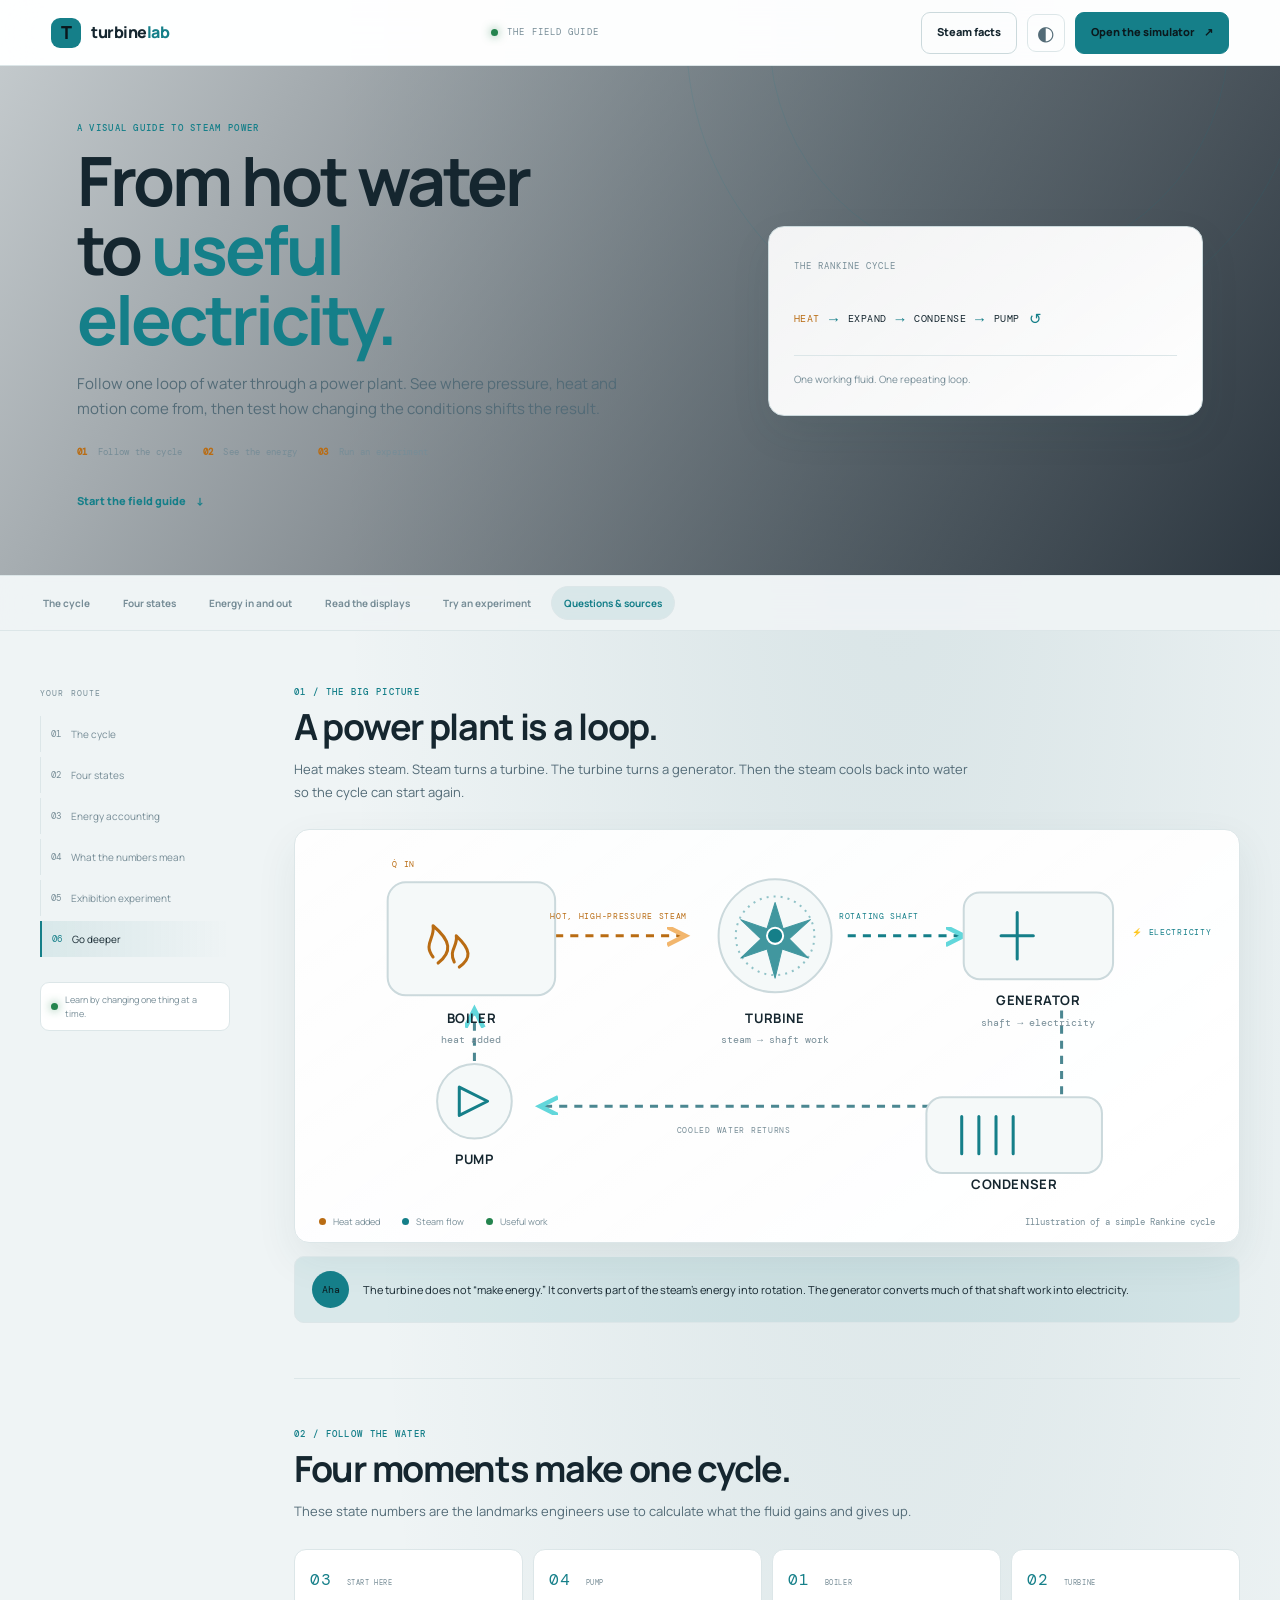
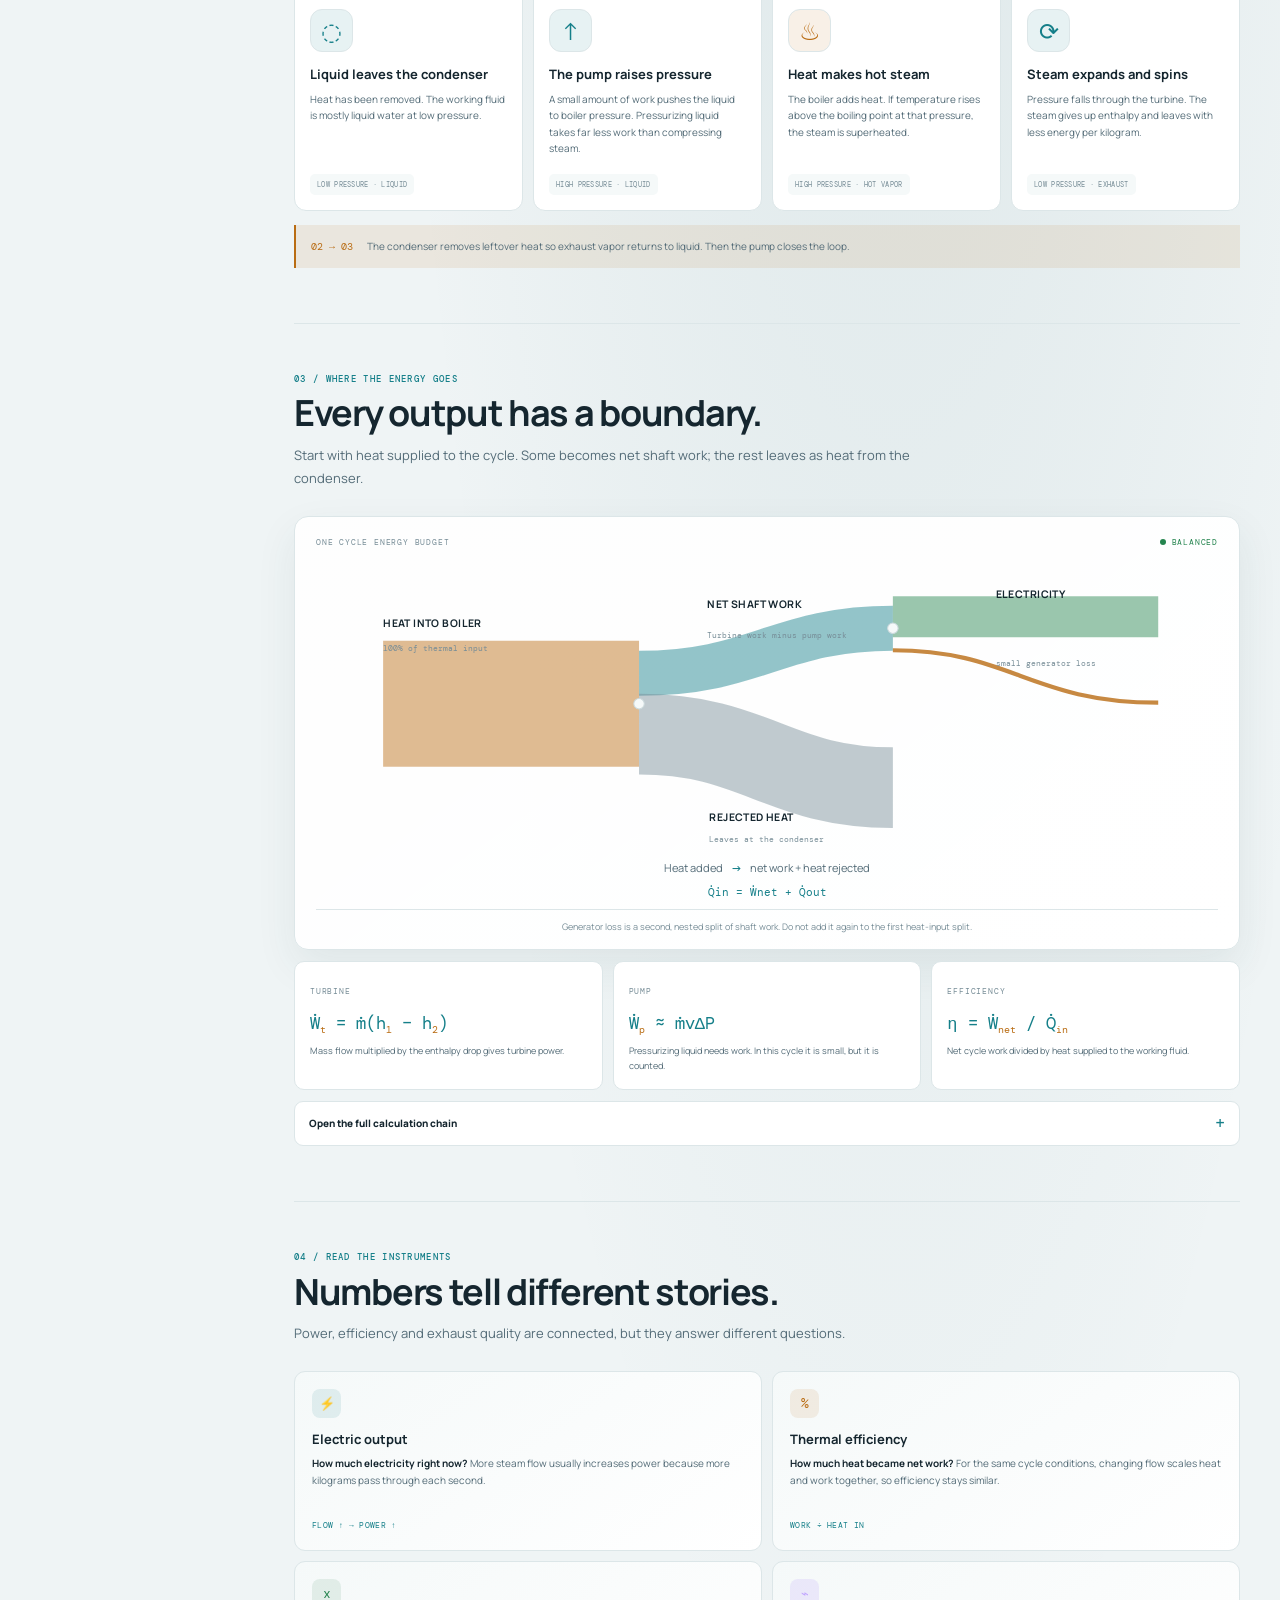
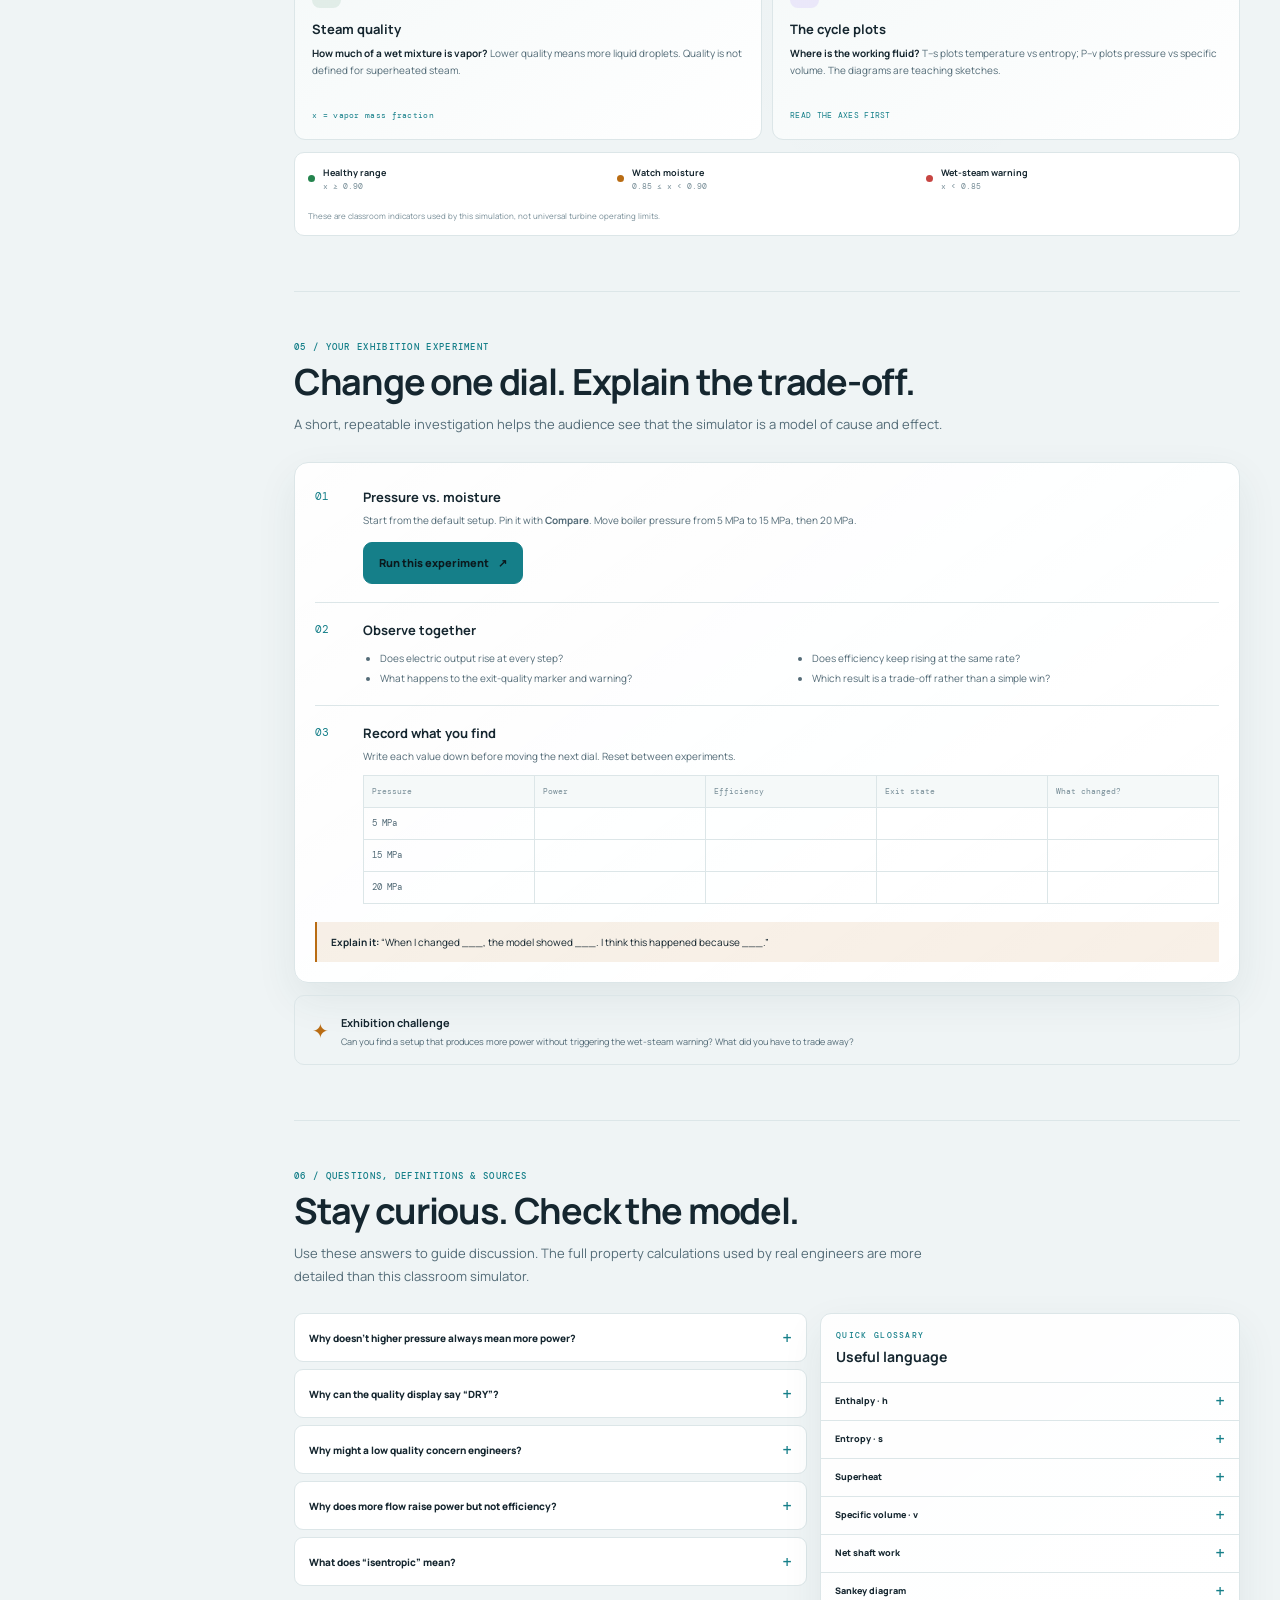
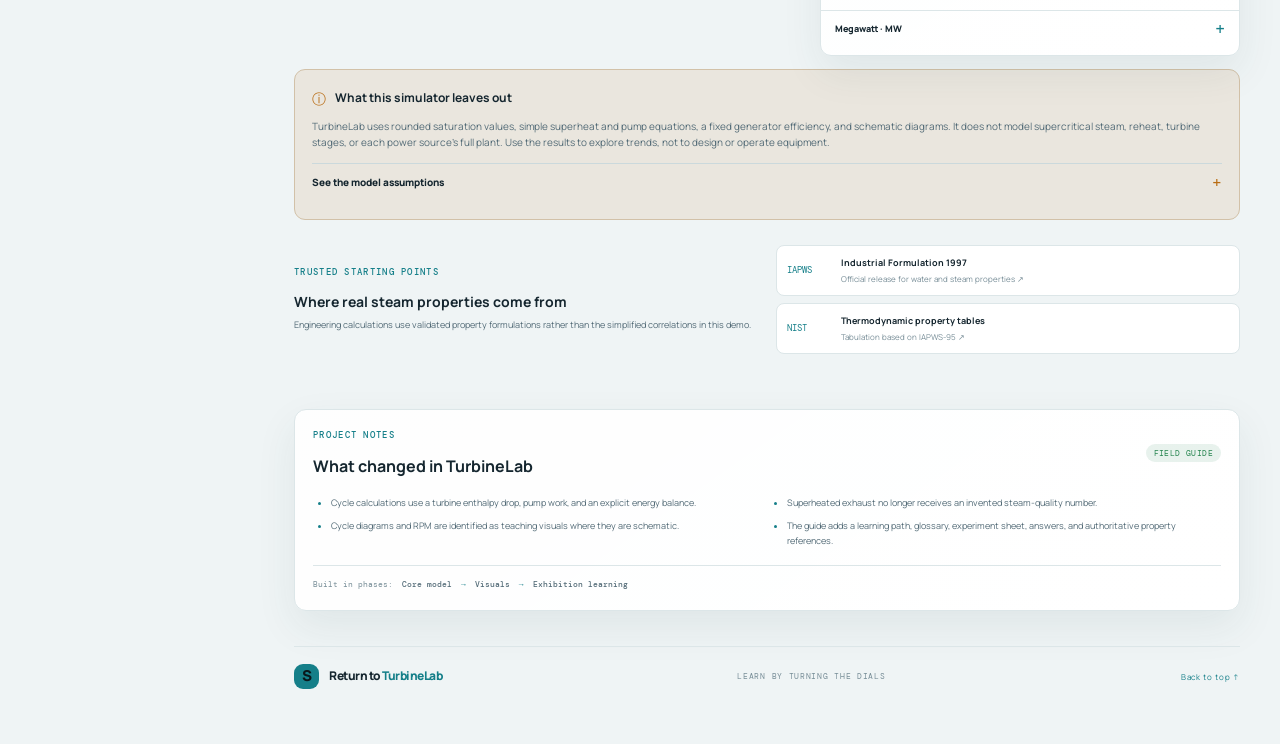
==== commit d3fa4b2c: "feat: add presentation run-of-show and quick facts page - Introduced a new presentation document out" ====
--- a/docs/index.html
+++ b/docs/index.html
@@ -2,14 +2,23 @@
 <html lang="en" data-theme="dark">
 <head>
 <meta charset="utf-8"><meta name="viewport" content="width=device-width, initial-scale=1"><meta name="theme-color" content="#0b1118">
-<meta name="description" content="A visual, interactive guide to steam power, the Rankine cycle, turbine work, and energy efficiency.">
-<title>TurbineLab Field Guide — Learn the Rankine Cycle</title>
+<meta name="description" content="Learn how a steam power plant works. Explore the Rankine cycle, turbine work, steam quality and energy balance with visuals and classroom experiments.">
+<meta name="robots" content="index,follow,max-image-preview:large">
+<link rel="canonical" href="https://turbinelab.aadityahasabnis.com/docs/">
+<link rel="icon" href="../assets/favicon.svg" type="image/svg+xml">
+<meta property="og:type" content="article"><meta property="og:site_name" content="Turbine Lab"><meta property="og:locale" content="en_US">
+<meta property="og:url" content="https://turbinelab.aadityahasabnis.com/docs/">
+<meta property="og:title" content="Turbine Lab Field Guide | Learn the Rankine Cycle">
+<meta property="og:description" content="A visual guide to steam power, energy balance and turbine performance—with simple facts and experiments to try.">
+<meta property="og:image" content="https://turbinelab.aadityahasabnis.com/assets/turbine-lab-og.png"><meta property="og:image:type" content="image/png"><meta property="og:image:width" content="1200"><meta property="og:image:height" content="630"><meta property="og:image:alt" content="Turbine Lab: an illustrated steam turbine transforms heat into useful electricity.">
+<meta name="twitter:card" content="summary_large_image"><meta name="twitter:title" content="Turbine Lab Field Guide | Learn the Rankine Cycle"><meta name="twitter:description" content="A visual guide to steam power, energy balance and turbine performance—with simple facts and experiments to try."><meta name="twitter:image" content="https://turbinelab.aadityahasabnis.com/assets/turbine-lab-og.png"><meta name="twitter:image:alt" content="Turbine Lab: an illustrated steam turbine transforms heat into useful electricity.">
+<title>Turbine Lab Field Guide | Learn the Rankine Cycle</title>
 <link rel="preconnect" href="https://fonts.googleapis.com"><link rel="preconnect" href="https://fonts.gstatic.com" crossorigin><link href="https://fonts.googleapis.com/css2?family=DM+Mono:wght@400;500&family=Manrope:wght@400;500;600;700;800&display=swap" rel="stylesheet">
 <link rel="stylesheet" href="../css/theme.css"><link rel="stylesheet" href="learning.css"><script type="module" src="learning.mjs"></script>
 </head>
 <body>
 <a class="skip-link" href="#lesson">Skip to the lesson</a><div class="reading-progress" aria-hidden="true"><span id="reading-progress-bar"></span></div>
-<header class="learn-topbar"><a class="brand" href="../index.html" aria-label="TurbineLab simulator"><span class="brand-mark">S</span><span>steam<span class="brand-light">lab</span></span></a><div class="topbar-meta"><span class="live-dot"></span><span>THE FIELD GUIDE</span></div><div class="learn-actions"><button class="icon-button" id="theme-toggle" type="button" aria-label="Switch theme" title="Toggle theme">◐</button><a class="button button-accent" href="../index.html#controls-title">Open the simulator <span aria-hidden="true">↗</span></a></div></header>
+<header class="learn-topbar"><a class="brand" href="../index.html" aria-label="Turbine Lab simulator"><span class="brand-mark">T</span><span>turbine<span class="brand-light">lab</span></span></a><div class="topbar-meta"><span class="live-dot"></span><span>THE FIELD GUIDE</span></div><div class="learn-actions"><a class="button" href="quick-facts.html">Steam facts</a><button class="icon-button" id="theme-toggle" type="button" aria-label="Switch theme" title="Toggle theme">◐</button><a class="button button-accent" href="../index.html#controls-title">Open the simulator <span aria-hidden="true">↗</span></a></div></header>
 <section class="learn-hero" aria-labelledby="page-title"><div class="hero-orbit orbit-one"></div><div class="hero-orbit orbit-two"></div><div class="hero-inner"><p class="eyebrow">A VISUAL GUIDE TO STEAM POWER</p><h1 id="page-title">From hot water<br>to <span>useful electricity.</span></h1><p class="hero-deck">Follow one loop of water through a power plant. See where pressure, heat and motion come from, then test how changing the conditions shifts the result.</p><div class="hero-steps"><span><b>01</b> Follow the cycle</span><span><b>02</b> See the energy</span><span><b>03</b> Run an experiment</span></div><a class="hero-link" href="#cycle">Start the field guide <span aria-hidden="true">↓</span></a></div><div class="hero-readout"><span class="readout-label">THE RANKINE CYCLE</span><div class="readout-loop"><span>HEAT</span><i>→</i><span>EXPAND</span><i>→</i><span>CONDENSE</span><i>→</i><span>PUMP</span><i>↺</i></div><p>One working fluid. One repeating loop.</p></div></section>
 <nav class="chapter-nav" aria-label="Guide chapters"><a href="#cycle" aria-current="location">The cycle</a><a href="#states">Four states</a><a href="#energy">Energy in and out</a><a href="#readouts">Read the displays</a><a href="#experiment">Try an experiment</a><a href="#learn-more">Questions & sources</a></nav>
 <div class="learn-layout" id="lesson"><aside class="lesson-rail" aria-label="On this page"><p class="rail-title">YOUR ROUTE</p><a href="#cycle" aria-current="location"><span>01</span> The cycle</a><a href="#states"><span>02</span> Four states</a><a href="#energy"><span>03</span> Energy accounting</a><a href="#readouts"><span>04</span> What the numbers mean</a><a href="#experiment"><span>05</span> Exhibition experiment</a><a href="#learn-more"><span>06</span> Go deeper</a><div class="rail-note"><span class="live-dot"></span> Learn by changing one thing at a time.</div></aside>
--- a/docs/learning.css
+++ b/docs/learning.css
@@ -17,7 +17,7 @@
 .lesson-content { min-width: 0; }.lesson-section { padding: 8px 0 55px; scroll-margin-top: 122px; }.lesson-section + .lesson-section { border-top: 1px solid var(--border); padding-top: 48px; }.chapter-heading { max-width: 720px; margin-bottom: 26px; }.chapter-heading .eyebrow { margin-bottom: 7px; }.chapter-heading h2 { margin-bottom: 10px; font-size: clamp(25px, 3.2vw, 36px); line-height: 1.13; letter-spacing: -1.3px; }.chapter-heading > p:last-child { max-width: 680px; margin-bottom: 0; color: var(--text-soft); font-size: 13px; line-height: 1.75; }.panel { border: 1px solid var(--border); background: linear-gradient(145deg, var(--surface-glass), var(--surface)); box-shadow: var(--shadow); }
 .cycle-figure { margin: 0; padding: 14px 18px 12px; border-radius: 15px; }.cycle-figure svg { width: 100%; height: auto; overflow: visible; }.plant-unit rect, .plant-unit circle { fill: var(--surface-raised); stroke: var(--border-strong); stroke-width: 2; }.plant-unit path { fill: none; stroke: var(--cyan); stroke-width: 3; stroke-linejoin: round; stroke-linecap: round; }.boiler-unit path { stroke: var(--amber); }.plant-unit text { fill: var(--text); text-anchor: middle; font: 700 13px Manrope, sans-serif; letter-spacing: .6px; }.plant-unit .unit-small { fill: var(--text-faint); font: 10px "DM Mono", monospace; letter-spacing: 0; }.turbine-unit .rotor-ring { fill: none; stroke: var(--cyan); stroke-opacity: .45; stroke-dasharray: 2 5; }.turbine-unit .rotor-blades { fill: var(--cyan); stroke: var(--cyan); stroke-width: 1; opacity: .8; transform-origin: 458px 91px; animation: rotor-turn 9s linear infinite; }.turbine-unit .rotor-hub { fill: var(--cyan); stroke: var(--surface); }.cycle-pipe { fill: none; stroke-width: 3; stroke-dasharray: 8 7; animation: flow-dash 2.4s linear infinite; }.pipe-hot { stroke: var(--amber); }.pipe-steam { stroke: var(--cyan); }.pipe-cold, .pipe-water { stroke: color-mix(in srgb, var(--cyan) 45%, var(--text-faint)); }.flow-label, .heat-input, .electric-output { fill: var(--text-faint); font: 8px "DM Mono", monospace; letter-spacing: .7px; text-anchor: middle; }.label-heat, .heat-input { fill: var(--amber); }.label-work, .electric-output { fill: var(--cyan); }.electric-output { text-anchor: start; }.cycle-figure figcaption { display: flex; flex-wrap: wrap; align-items: center; gap: 9px 22px; padding: 12px 6px 0; color: var(--text-faint); font-size: 9px; }.cycle-figure figcaption span:last-child { margin-left: auto; font-family: "DM Mono", monospace; }.key-dot { width: 7px; height: 7px; display: inline-block; margin-right: 5px; border-radius: 50%; background: var(--cyan); }.key-heat { background: var(--amber); }.key-work { background: var(--green); }
 .takeaway { display: grid; grid-template-columns: auto 1fr; gap: 14px; align-items: center; margin-top: 13px; padding: 14px 17px; border: 1px solid var(--border); border-radius: 10px; background: var(--cyan-soft); }.takeaway-mark { display: grid; place-items: center; width: 37px; height: 37px; color: #0b191d; background: var(--cyan); border-radius: 50%; font: 10px "DM Mono", monospace; }.takeaway p { margin: 0; color: var(--text); font-size: 11px; }
-.state-grid { display: grid; grid-template-columns: repeat(4, minmax(0, 1fr)); gap: 10px; }.state-card { min-height: 238px; padding: 17px 15px 15px; border: 1px solid var(--border); border-radius: 12px; background: var(--surface); }.state-number { color: var(--cyan); font-size: 16px; letter-spacing: .5px; }.state-number span { margin-left: 5px; color: var(--text-faint); font-size: 7px; letter-spacing: .6px; }.state-icon { width: 43px; height: 43px; display: grid; place-items: center; margin: 16px 0 14px; border: 1px solid var(--border); border-radius: 12px; font-size: 24px; }.state-liquid, .state-pump, .state-work { color: var(--cyan); background: var(--cyan-soft); }.state-hot { color: var(--amber); background: var(--amber-soft); }.state-card h3 { margin: 0 0 7px; font-size: 13px; line-height: 1.35; }.state-card p { min-height: 66px; margin: 0 0 13px; color: var(--text-soft); font-size: 10px; line-height: 1.65; }.state-tag { display: inline-flex; padding: 5px 7px; color: var(--text-faint); background: var(--surface-raised); border-radius: 5px; font-size: 7px; letter-spacing: .3px; }.state-loop-note { display: flex; gap: 14px; align-items: baseline; margin-top: 14px; padding: 13px 15px; border-left: 2px solid var(--amber); background: var(--amber-soft); }.state-loop-note span { color: var(--amber); font: 10px "DM Mono", monospace; white-space: nowrap; }.state-loop-note p { margin: 0; color: var(--text-soft); font-size: 10px; }
+.state-grid { display: grid; grid-template-columns: repeat(4, minmax(0, 1fr)); gap: 10px; }.state-card { min-height: 238px; padding: 17px 15px 15px; border: 1px solid var(--border); border-radius: 12px; background: var(--surface); }.state-number { color: var(--cyan); font-size: 16px; letter-spacing: .5px; }.state-number span { margin-left: 5px; color: var(--text-faint); font-size: 7px; letter-spacing: .6px; }.state-icon { width: 43px; height: 43px; display: grid; place-items: center; margin: 16px 0 14px; border: 1px solid var(--border); border-radius: 12px; font-size: 24px; }.state-liquid, .state-pump, .state-work { color: var(--cyan); background: var(--cyan-soft); }.state-hot { color: var(--amber); background: var(--amber-soft); }.state-card h2, .state-card h3 { margin: 0 0 7px; font-size: 13px; line-height: 1.35; }.state-card p { min-height: 66px; margin: 0 0 13px; color: var(--text-soft); font-size: 10px; line-height: 1.65; }.state-tag { display: inline-flex; padding: 5px 7px; color: var(--text-faint); background: var(--surface-raised); border-radius: 5px; font-size: 7px; letter-spacing: .3px; }.state-loop-note { display: flex; gap: 14px; align-items: baseline; margin-top: 14px; padding: 13px 15px; border-left: 2px solid var(--amber); background: var(--amber-soft); }.state-loop-note span { color: var(--amber); font: 10px "DM Mono", monospace; white-space: nowrap; }.state-loop-note p { margin: 0; color: var(--text-soft); font-size: 10px; }
 .energy-panel { padding: 19px 21px 14px; border-radius: 14px; }.energy-head { display: flex; align-items: center; justify-content: space-between; color: var(--text-faint); font-size: 8px; letter-spacing: .8px; }.balance-badge { display: inline-flex; align-items: center; gap: 6px; color: var(--green); }.balance-badge i { width: 6px; height: 6px; background: var(--green); border-radius: 50%; }.learning-sankey { width: 100%; height: auto; margin-top: 10px; overflow: visible; }.flow { fill: none; stroke-linecap: butt; opacity: .46; }.heat-flow { stroke: var(--amber); }.work-flow { stroke: var(--cyan); }.waste-flow { stroke: var(--text-faint); }.electric-flow { stroke: var(--green); }.loss-flow { stroke: var(--amber); opacity: .8; }.flow-node { fill: var(--surface-raised); stroke: var(--border-strong); }.sankey-heading { fill: var(--text); font: 700 10px Manrope, sans-serif; letter-spacing: .4px; }.sankey-sub { fill: var(--text-faint); font: 8px "DM Mono", monospace; }.energy-equation { display: flex; flex-wrap: wrap; justify-content: center; align-items: center; gap: 8px; margin: 0 0 6px; color: var(--text-soft); font-size: 11px; }.energy-equation b { color: var(--cyan); }.energy-equation small { flex-basis: 100%; color: var(--cyan); text-align: center; font: 11px "DM Mono", monospace; }.energy-footnote { margin: 10px 0 0; padding-top: 10px; border-top: 1px solid var(--border); color: var(--text-faint); font-size: 9px; text-align: center; }
 .equation-grid { display: grid; grid-template-columns: repeat(3, minmax(0, 1fr)); gap: 10px; margin-top: 11px; }.equation-card { padding: 15px; border: 1px solid var(--border); border-radius: 10px; background: var(--surface); }.equation-kicker { color: var(--text-faint); font-size: 8px; letter-spacing: .8px; }.equation { margin: 12px 0 8px; color: var(--cyan); font: 17px "DM Mono", monospace; white-space: nowrap; }.equation sub { color: var(--amber); font-size: 10px; }.equation-card p { margin: 0; color: var(--text-soft); font-size: 9px; }
 .math-details, .faq-item { border: 1px solid var(--border); border-radius: 9px; background: var(--surface); }.math-details { margin-top: 11px; }.math-details summary, .faq-item summary, .glossary-card summary { min-height: 43px; display: flex; align-items: center; padding: 0 14px; color: var(--text); cursor: pointer; font-size: 10px; font-weight: 800; list-style: none; }.math-details summary::-webkit-details-marker, .faq-item summary::-webkit-details-marker, .glossary-card summary::-webkit-details-marker { display: none; }.math-details summary::after, .faq-item summary::after, .glossary-card summary::after { content: "+"; margin-left: auto; color: var(--cyan); font: 17px "DM Mono", monospace; }.math-details[open] summary::after, .faq-item[open] summary::after, .glossary-card details[open] summary::after { content: "−"; }.math-body { padding: 0 15px 15px; color: var(--text-soft); font-size: 10px; }.math-body p { margin: 12px 0 5px; }.math-body code { display: block; padding: 10px 12px; overflow-x: auto; color: var(--cyan); background: var(--bg-soft); border-radius: 7px; font: 10px "DM Mono", monospace; white-space: nowrap; }
@@ -30,7 +30,7 @@
 .learn-footer { display: flex; flex-wrap: wrap; align-items: center; justify-content: space-between; gap: 15px; padding: 17px 0 35px; border-top: 1px solid var(--border); }.learn-footer .brand { font-size: 12px; }.learn-footer .brand-mark { width: 25px; height: 25px; font-size: 15px; }.learn-footer > p, .learn-footer > a:last-child { margin: 0; color: var(--text-faint); font-size: 8px; letter-spacing: .7px; }.learn-footer > a:last-child { color: var(--cyan); }
 @keyframes rotor-turn { to { transform: rotate(360deg); } } @keyframes flow-dash { to { stroke-dashoffset: -30; } }
 @media (max-width: 900px) { .learn-layout { grid-template-columns: 1fr; padding-top: 28px; }.lesson-rail { display: none; }.learn-hero { grid-template-columns: 1fr .75fr; gap: 25px; padding-right: 5vw; padding-left: 5vw; }.state-grid { grid-template-columns: repeat(2, minmax(0, 1fr)); }.state-card { min-height: 210px; }.state-card p { min-height: 42px; } }
-@media (max-width: 620px) { html { scroll-padding-top: 106px; }.learn-topbar { height: 58px; gap: 8px; padding: 0 12px; }.brand { gap: 7px; font-size: 13px; }.brand-mark { width: 27px; height: 27px; font-size: 16px; }.topbar-meta { display: none; }.learn-actions { gap: 6px; }.learn-actions .button { min-height: 36px; padding: 0 9px; font-size: 9px; }.icon-button { width: 34px; height: 34px; }.chapter-nav { top: 58px; gap: 2px; padding: 7px 10px; }.chapter-nav a { min-height: 32px; padding: 0 9px; font-size: 9px; }.learn-hero { min-height: initial; grid-template-columns: 1fr; gap: 23px; padding: 42px 20px 25px; }.learn-hero h1 { font-size: clamp(39px, 12vw, 54px); letter-spacing: -2.2px; }.hero-deck { font-size: 12px; }.hero-steps { gap: 7px 12px; font-size: 8px; }.hero-readout { min-height: 150px; padding: 17px; }.readout-loop { gap: 7px; margin-top: 18px; font-size: 8px; }.hero-readout p { margin-top: 14px; }.orbit-one { right: -50%; }.learn-layout { padding: 23px 14px 10px; }.lesson-section { padding-bottom: 35px; scroll-margin-top: 106px; }.lesson-section + .lesson-section { padding-top: 34px; }.chapter-heading { margin-bottom: 18px; }.chapter-heading h2 { font-size: 26px; }.chapter-heading > p:last-child { font-size: 11px; }.cycle-figure { padding: 8px 7px; }.cycle-figure figcaption { gap: 7px 12px; padding: 9px 5px 2px; font-size: 8px; }.cycle-figure figcaption span:last-child { flex-basis: 100%; margin-left: 0; }.takeaway { gap: 10px; padding: 11px; }.takeaway p { font-size: 10px; }.state-grid { gap: 7px; }.state-card { min-height: 220px; padding: 12px 10px; }.state-number { font-size: 14px; }.state-number span { display: block; margin: 0; font-size: 7px; }.state-icon { margin: 11px 0; }.state-card h3 { font-size: 11px; }.state-card p { min-height: 82px; font-size: 9px; }.state-tag { font-size: 6px; }.state-loop-note { gap: 9px; padding: 10px; }.state-loop-note p { font-size: 9px; }.energy-panel { padding: 13px 9px 11px; }.sankey-heading { font-size: 13px; }.sankey-sub { font-size: 11px; }.energy-footnote { font-size: 8px; }.equation-grid { grid-template-columns: 1fr; gap: 7px; }.equation-card { padding: 12px; }.equation { margin: 7px 0 4px; font-size: 16px; }.equation-card p { font-size: 9px; }.readout-grid { gap: 7px; }.readout-card { min-height: 185px; padding: 12px 10px; }.readout-card h3 { font-size: 11px; }.readout-card p { min-height: 88px; font-size: 9px; }.readout-example { font-size: 7px; }.quality-scale { grid-template-columns: 1fr; gap: 8px; }.quality-scale p { grid-column: auto; }.experiment-board { padding: 14px 11px; }.experiment-instructions, .experiment-observe, .experiment-record { grid-template-columns: 24px 1fr; gap: 8px; }.experiment-board ul { grid-template-columns: 1fr; gap: 2px; }.record-table-wrap th, .record-table-wrap td { min-width: 78px; }.faq-grid { grid-template-columns: 1fr; }.sources-block { grid-template-columns: 1fr; gap: 13px; }.whats-changed { padding: 13px; }.whats-changed h2 { font-size: 14px; }.whats-changed ul { grid-template-columns: 1fr; gap: 6px; }.learn-footer { gap: 10px; }.learn-footer > p { display: none; } }
+@media (max-width: 620px) { html { scroll-padding-top: 106px; }.learn-topbar { height: 58px; gap: 8px; padding: 0 12px; }.brand { gap: 7px; font-size: 13px; }.brand-mark { width: 27px; height: 27px; font-size: 16px; }.topbar-meta { display: none; }.learn-actions { gap: 6px; }.learn-actions .button { min-height: 36px; padding: 0 9px; font-size: 9px; }.icon-button { width: 34px; height: 34px; }.chapter-nav { top: 58px; gap: 2px; padding: 7px 10px; }.chapter-nav a { min-height: 32px; padding: 0 9px; font-size: 9px; }.learn-hero { min-height: initial; grid-template-columns: 1fr; gap: 23px; padding: 42px 20px 25px; }.learn-hero h1 { font-size: clamp(39px, 12vw, 54px); letter-spacing: -2.2px; }.hero-deck { font-size: 12px; }.hero-steps { gap: 7px 12px; font-size: 8px; }.hero-readout { min-height: 150px; padding: 17px; }.readout-loop { gap: 7px; margin-top: 18px; font-size: 8px; }.hero-readout p { margin-top: 14px; }.orbit-one { right: -50%; }.learn-layout { padding: 23px 14px 10px; }.lesson-section { padding-bottom: 35px; scroll-margin-top: 106px; }.lesson-section + .lesson-section { padding-top: 34px; }.chapter-heading { margin-bottom: 18px; }.chapter-heading h2 { font-size: 26px; }.chapter-heading > p:last-child { font-size: 11px; }.cycle-figure { padding: 8px 7px; }.cycle-figure figcaption { gap: 7px 12px; padding: 9px 5px 2px; font-size: 8px; }.cycle-figure figcaption span:last-child { flex-basis: 100%; margin-left: 0; }.takeaway { gap: 10px; padding: 11px; }.takeaway p { font-size: 10px; }.state-grid { gap: 7px; }.state-card { min-height: 220px; padding: 12px 10px; }.state-number { font-size: 14px; }.state-number span { display: block; margin: 0; font-size: 7px; }.state-icon { margin: 11px 0; }.state-card h2, .state-card h3 { font-size: 11px; }.state-card p { min-height: 82px; font-size: 9px; }.state-tag { font-size: 6px; }.state-loop-note { gap: 9px; padding: 10px; }.state-loop-note p { font-size: 9px; }.energy-panel { padding: 13px 9px 11px; }.sankey-heading { font-size: 13px; }.sankey-sub { font-size: 11px; }.energy-footnote { font-size: 8px; }.equation-grid { grid-template-columns: 1fr; gap: 7px; }.equation-card { padding: 12px; }.equation { margin: 7px 0 4px; font-size: 16px; }.equation-card p { font-size: 9px; }.readout-grid { gap: 7px; }.readout-card { min-height: 185px; padding: 12px 10px; }.readout-card h3 { font-size: 11px; }.readout-card p { min-height: 88px; font-size: 9px; }.readout-example { font-size: 7px; }.quality-scale { grid-template-columns: 1fr; gap: 8px; }.quality-scale p { grid-column: auto; }.experiment-board { padding: 14px 11px; }.experiment-instructions, .experiment-observe, .experiment-record { grid-template-columns: 24px 1fr; gap: 8px; }.experiment-board ul { grid-template-columns: 1fr; gap: 2px; }.record-table-wrap th, .record-table-wrap td { min-width: 78px; }.faq-grid { grid-template-columns: 1fr; }.sources-block { grid-template-columns: 1fr; gap: 13px; }.whats-changed { padding: 13px; }.whats-changed h2 { font-size: 14px; }.whats-changed ul { grid-template-columns: 1fr; gap: 6px; }.learn-footer { gap: 10px; }.learn-footer > p { display: none; } }
 @media (prefers-reduced-motion: reduce) { *, *::before, *::after { scroll-behavior: auto !important; animation-duration: .01ms !important; animation-iteration-count: 1 !important; transition-duration: .01ms !important; } }
 
 .model-card details { margin-top: 12px; border-top: 1px solid var(--border-strong); }.model-card details summary { min-height: 38px; display: flex; align-items: center; color: var(--text); cursor: pointer; font-size: 10px; font-weight: 800; list-style: none; }.model-card details summary::after { content: '+'; margin-left: auto; color: var(--amber); font: 16px 'DM Mono', monospace; }.model-card details[open] summary::after { content: '−'; }.model-card details ul { display: grid; gap: 6px; margin: 0; padding: 0 0 0 17px; color: var(--text-soft); font-size: 9px; }.model-card details li::marker { color: var(--amber); }
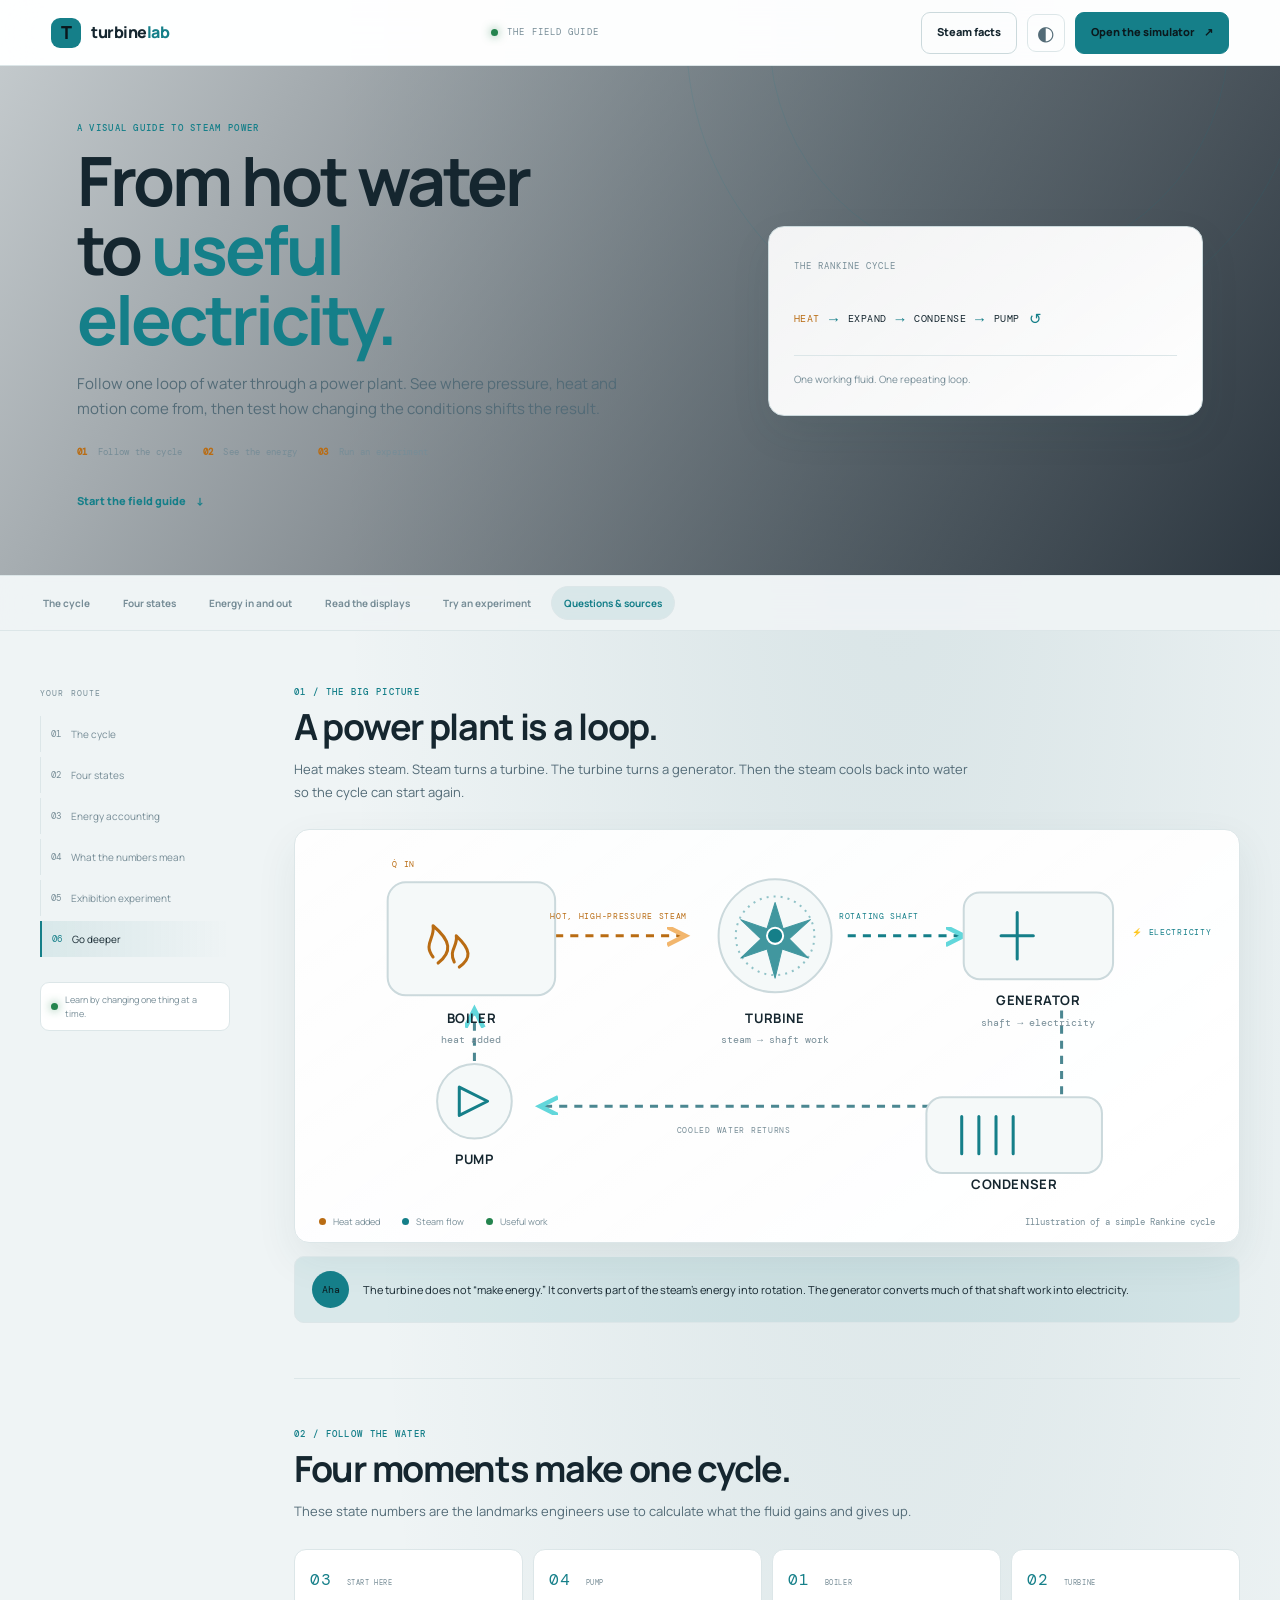
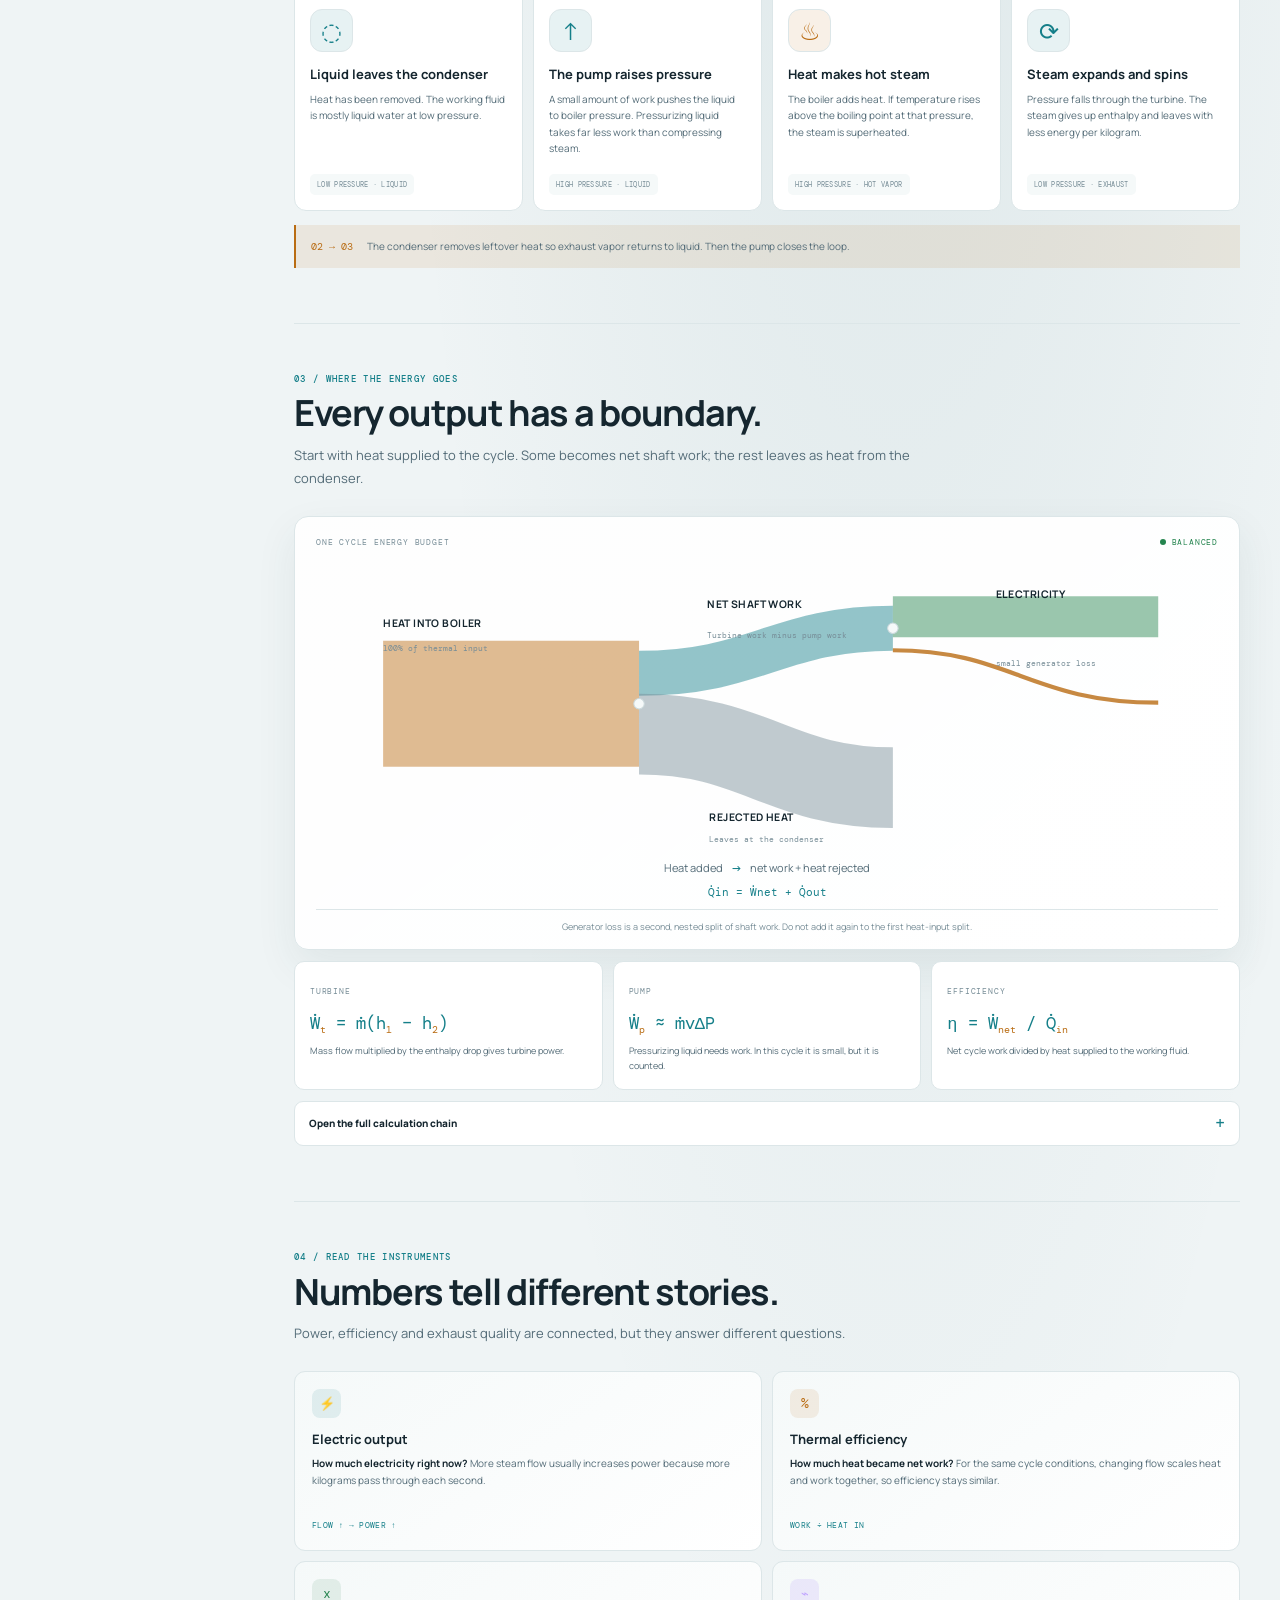
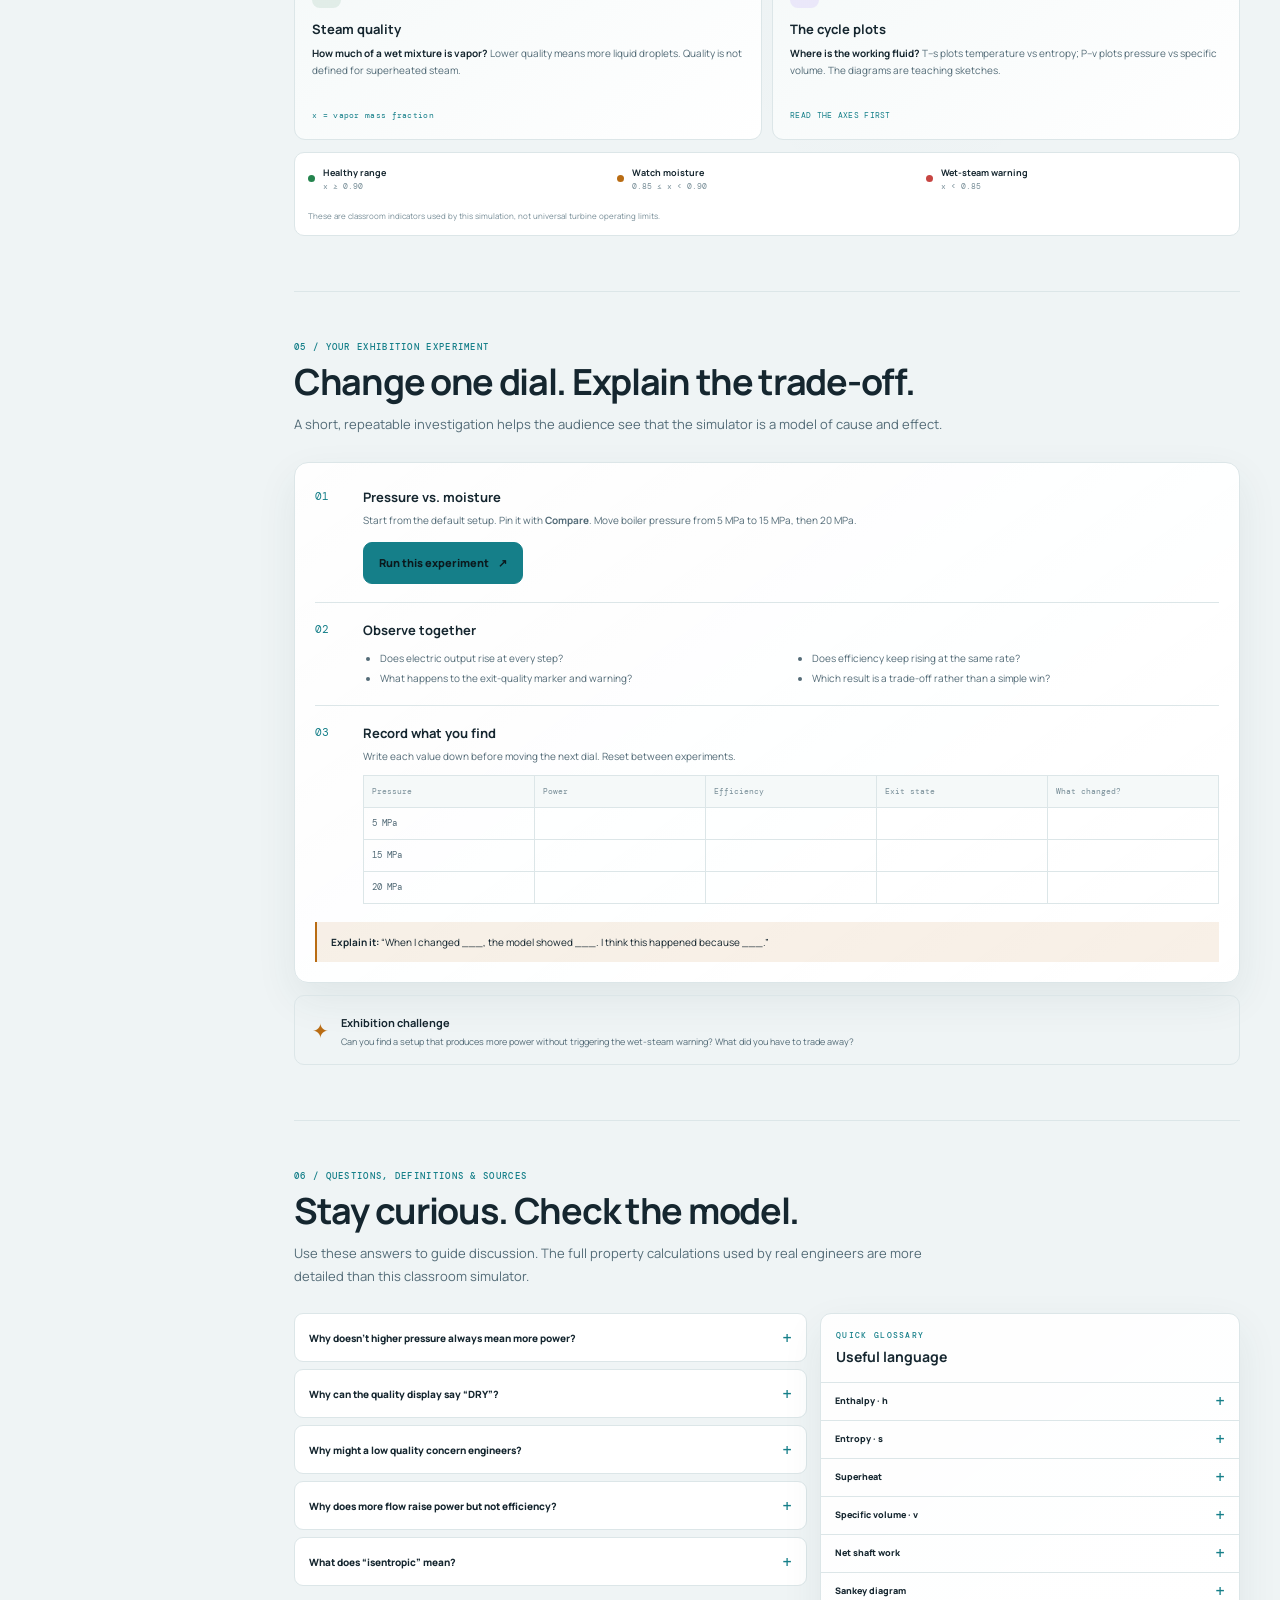
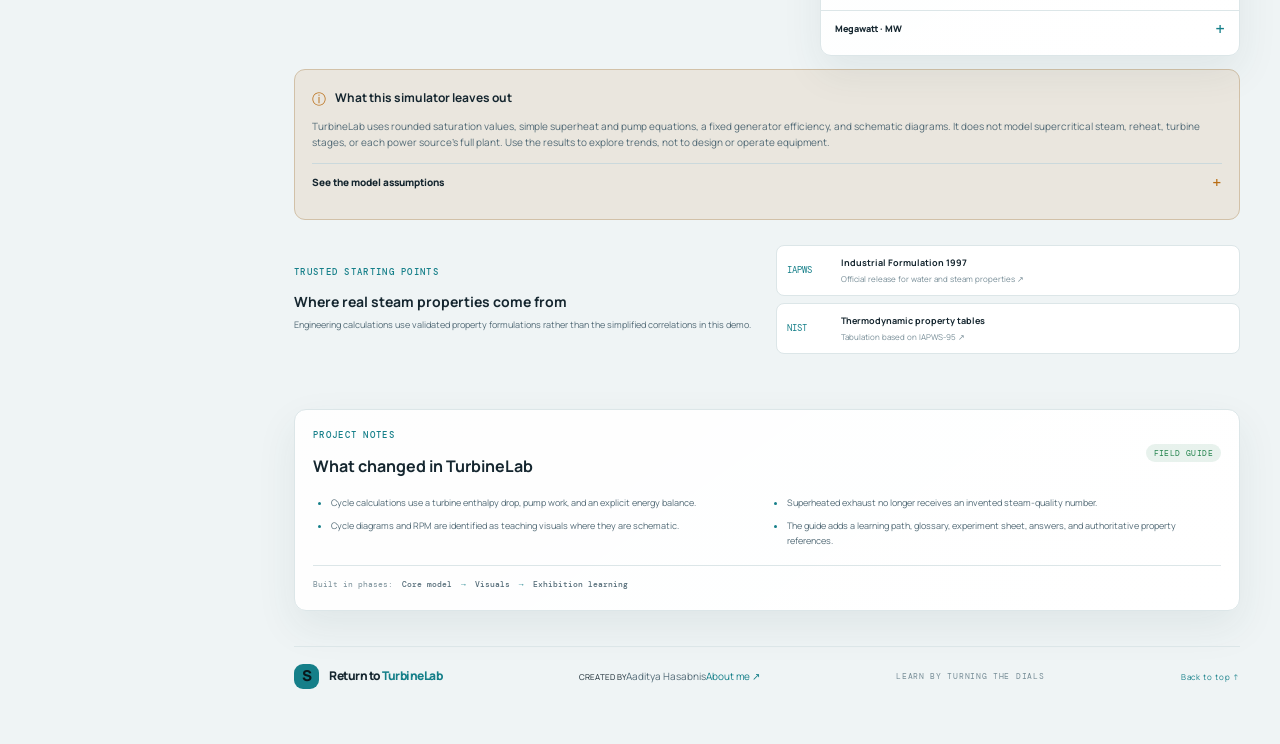
==== commit 83fd9e0d: "feat: enhance footer with creator links and improve layout for better accessibility" ====
--- a/docs/index.html
+++ b/docs/index.html
@@ -54,5 +54,5 @@
 <div class="model-card"><div><span class="model-icon">ⓘ</span><h3>What this simulator leaves out</h3></div><p>TurbineLab uses rounded saturation values, simple superheat and pump equations, a fixed generator efficiency, and schematic diagrams. It does not model supercritical steam, reheat, turbine stages, or each power source's full plant. Use the results to explore trends, not to design or operate equipment.</p><details><summary>See the model assumptions</summary><ul><li>The property table is sparse and linearly interpolated; it is not a complete IAPWS calculation.</li><li>Superheated steam uses approximate heat capacity. Real properties vary with pressure and temperature.</li><li>Boiler pressure is limited to 20 MPa; supercritical operation is outside this model.</li><li>Pump work uses constant liquid specific volume. Generator efficiency is fixed at 98%.</li><li>RPM is mapped from power for the animation, not calculated from turbine design or grid speed.</li><li>The T–s dome, P–v path, and plant scenario cards are teaching illustrations.</li><li>The 85% wet-steam alert is a classroom threshold, not a universal operating limit.</li></ul></details></div>
 <div class="sources-block"><div><p class="eyebrow">TRUSTED STARTING POINTS</p><h3>Where real steam properties come from</h3><p>Engineering calculations use validated property formulations rather than the simplified correlations in this demo.</p></div><div class="source-links"><a href="https://iapws.org/technical-guidance/release/IF97-Rev" target="_blank" rel="noopener noreferrer"><span>IAPWS</span><b>Industrial Formulation 1997</b><small>Official release for water and steam properties ↗</small></a><a href="https://www.nist.gov/publications/thermodynamic-properties-water-tabulation-iapws-formulation-1995-thermodynamic" target="_blank" rel="noopener noreferrer"><span>NIST</span><b>Thermodynamic property tables</b><small>Tabulation based on IAPWS-95 ↗</small></a></div></div></section>
 <section class="whats-changed panel" aria-labelledby="changed-title"><div class="section-heading"><div><p class="eyebrow">PROJECT NOTES</p><h2 id="changed-title">What changed in TurbineLab</h2></div><span class="status-pill">FIELD GUIDE</span></div><ul><li>Cycle calculations use a turbine enthalpy drop, pump work, and an explicit energy balance.</li><li>Superheated exhaust no longer receives an invented steam-quality number.</li><li>Cycle diagrams and RPM are identified as teaching visuals where they are schematic.</li><li>The guide adds a learning path, glossary, experiment sheet, answers, and authoritative property references.</li></ul><div class="phase-links"><span>Built in phases:</span><b>Core model</b><i>→</i><b>Visuals</b><i>→</i><b>Exhibition learning</b></div></section>
-<footer class="learn-footer"><a class="brand" href="../index.html"><span class="brand-mark">S</span><span>Return to <span class="brand-light">TurbineLab</span></span></a><p>LEARN BY TURNING THE DIALS</p><a href="#page-title">Back to top ↑</a></footer>
+<footer class="learn-footer"><a class="brand" href="../index.html"><span class="brand-mark">S</span><span>Return to <span class="brand-light">TurbineLab</span></span></a><nav class="footer-credit" aria-label="About the creator"><span>CREATED BY</span><a href="https://aadityahasabnis.com/" target="_blank" rel="noopener noreferrer">Aaditya Hasabnis</a><a href="https://aadityahasabnis.com/about" target="_blank" rel="noopener noreferrer">About me ↗</a></nav><p>LEARN BY TURNING THE DIALS</p><a href="#page-title">Back to top ↑</a></footer>
 </main></div></body></html>
--- a/docs/learning.css
+++ b/docs/learning.css
@@ -27,10 +27,10 @@
 .faq-grid { display: grid; grid-template-columns: 1.1fr .9fr; gap: 13px; align-items: start; }.faq-column { display: grid; gap: 7px; }.faq-item summary { min-height: 47px; }.faq-item p { margin: 0; padding: 0 14px 14px; color: var(--text-soft); font-size: 10px; line-height: 1.7; }.glossary-card { padding: 15px 0 7px; border-radius: 11px; }.glossary-heading { padding: 0 15px 6px; }.glossary-heading .eyebrow { margin-bottom: 3px; font-size: 8px; }.glossary-heading h3 { margin: 0 0 7px; font-size: 14px; }.glossary-card details { border-top: 1px solid var(--border); }.glossary-card summary { min-height: 37px; font-size: 9px; }.glossary-card details p { margin: 0; padding: 0 14px 12px; color: var(--text-soft); font-size: 9px; }
 .model-card { margin-top: 13px; padding: 17px; border: 1px solid color-mix(in srgb, var(--amber) 30%, var(--border)); border-radius: 11px; background: var(--amber-soft); }.model-card > div { display: flex; align-items: center; gap: 9px; }.model-icon { color: var(--amber); }.model-card h3 { margin: 0; font-size: 12px; }.model-card p { margin: 8px 0 0; color: var(--text-soft); font-size: 10px; }.sources-block { display: grid; grid-template-columns: 1fr 1fr; gap: 18px; align-items: center; margin-top: 25px; }.sources-block h3 { margin: 0 0 5px; font-size: 14px; }.sources-block > div:first-child p:last-child { margin: 0; color: var(--text-soft); font-size: 9px; }.source-links { display: grid; gap: 7px; }.source-links a { display: grid; grid-template-columns: 45px 1fr; gap: 1px 9px; padding: 10px; border: 1px solid var(--border); border-radius: 8px; background: var(--surface); }.source-links span { grid-row: span 2; align-self: center; color: var(--cyan); font-size: 9px; }.source-links b { font-size: 9px; }.source-links small { color: var(--text-faint); font-size: 8px; }
 .whats-changed { margin: 0 0 35px; padding: 18px; border-radius: 12px; }.section-heading { display: flex; justify-content: space-between; align-items: center; gap: 10px; }.section-heading h2 { margin: 0; font-size: 16px; }.status-pill { padding: 4px 8px; color: var(--green); background: var(--green-soft); border-radius: 20px; font: 8px "DM Mono", monospace; letter-spacing: .4px; }.whats-changed ul { display: grid; grid-template-columns: 1fr 1fr; gap: 8px 22px; margin: 17px 0; padding-left: 18px; color: var(--text-soft); font-size: 9px; }.whats-changed li::marker { color: var(--cyan); }.phase-links { display: flex; flex-wrap: wrap; align-items: center; gap: 9px; padding-top: 12px; border-top: 1px solid var(--border); color: var(--text-faint); font-size: 8px; }.phase-links b { color: var(--text-soft); font-weight: 500; }.phase-links i { color: var(--cyan); font-style: normal; }
-.learn-footer { display: flex; flex-wrap: wrap; align-items: center; justify-content: space-between; gap: 15px; padding: 17px 0 35px; border-top: 1px solid var(--border); }.learn-footer .brand { font-size: 12px; }.learn-footer .brand-mark { width: 25px; height: 25px; font-size: 15px; }.learn-footer > p, .learn-footer > a:last-child { margin: 0; color: var(--text-faint); font-size: 8px; letter-spacing: .7px; }.learn-footer > a:last-child { color: var(--cyan); }
+.learn-footer { display: flex; flex-wrap: wrap; align-items: center; justify-content: space-between; gap: 15px; padding: 17px 0 35px; border-top: 1px solid var(--border); }.learn-footer .brand { font-size: 12px; }.learn-footer .brand-mark { width: 25px; height: 25px; font-size: 15px; }.learn-footer > p, .learn-footer > a:last-child { margin: 0; color: var(--text-faint); font-size: 8px; letter-spacing: .7px; }.learn-footer > a:last-child { color: var(--cyan); }.learn-footer .footer-credit { font-size: 10px; }.learn-footer .footer-credit > span { font-size: 8px; }.learn-footer .footer-credit a { color: var(--text-soft); }.learn-footer .footer-credit a:last-child { color: var(--cyan); }
 @keyframes rotor-turn { to { transform: rotate(360deg); } } @keyframes flow-dash { to { stroke-dashoffset: -30; } }
 @media (max-width: 900px) { .learn-layout { grid-template-columns: 1fr; padding-top: 28px; }.lesson-rail { display: none; }.learn-hero { grid-template-columns: 1fr .75fr; gap: 25px; padding-right: 5vw; padding-left: 5vw; }.state-grid { grid-template-columns: repeat(2, minmax(0, 1fr)); }.state-card { min-height: 210px; }.state-card p { min-height: 42px; } }
-@media (max-width: 620px) { html { scroll-padding-top: 106px; }.learn-topbar { height: 58px; gap: 8px; padding: 0 12px; }.brand { gap: 7px; font-size: 13px; }.brand-mark { width: 27px; height: 27px; font-size: 16px; }.topbar-meta { display: none; }.learn-actions { gap: 6px; }.learn-actions .button { min-height: 36px; padding: 0 9px; font-size: 9px; }.icon-button { width: 34px; height: 34px; }.chapter-nav { top: 58px; gap: 2px; padding: 7px 10px; }.chapter-nav a { min-height: 32px; padding: 0 9px; font-size: 9px; }.learn-hero { min-height: initial; grid-template-columns: 1fr; gap: 23px; padding: 42px 20px 25px; }.learn-hero h1 { font-size: clamp(39px, 12vw, 54px); letter-spacing: -2.2px; }.hero-deck { font-size: 12px; }.hero-steps { gap: 7px 12px; font-size: 8px; }.hero-readout { min-height: 150px; padding: 17px; }.readout-loop { gap: 7px; margin-top: 18px; font-size: 8px; }.hero-readout p { margin-top: 14px; }.orbit-one { right: -50%; }.learn-layout { padding: 23px 14px 10px; }.lesson-section { padding-bottom: 35px; scroll-margin-top: 106px; }.lesson-section + .lesson-section { padding-top: 34px; }.chapter-heading { margin-bottom: 18px; }.chapter-heading h2 { font-size: 26px; }.chapter-heading > p:last-child { font-size: 11px; }.cycle-figure { padding: 8px 7px; }.cycle-figure figcaption { gap: 7px 12px; padding: 9px 5px 2px; font-size: 8px; }.cycle-figure figcaption span:last-child { flex-basis: 100%; margin-left: 0; }.takeaway { gap: 10px; padding: 11px; }.takeaway p { font-size: 10px; }.state-grid { gap: 7px; }.state-card { min-height: 220px; padding: 12px 10px; }.state-number { font-size: 14px; }.state-number span { display: block; margin: 0; font-size: 7px; }.state-icon { margin: 11px 0; }.state-card h2, .state-card h3 { font-size: 11px; }.state-card p { min-height: 82px; font-size: 9px; }.state-tag { font-size: 6px; }.state-loop-note { gap: 9px; padding: 10px; }.state-loop-note p { font-size: 9px; }.energy-panel { padding: 13px 9px 11px; }.sankey-heading { font-size: 13px; }.sankey-sub { font-size: 11px; }.energy-footnote { font-size: 8px; }.equation-grid { grid-template-columns: 1fr; gap: 7px; }.equation-card { padding: 12px; }.equation { margin: 7px 0 4px; font-size: 16px; }.equation-card p { font-size: 9px; }.readout-grid { gap: 7px; }.readout-card { min-height: 185px; padding: 12px 10px; }.readout-card h3 { font-size: 11px; }.readout-card p { min-height: 88px; font-size: 9px; }.readout-example { font-size: 7px; }.quality-scale { grid-template-columns: 1fr; gap: 8px; }.quality-scale p { grid-column: auto; }.experiment-board { padding: 14px 11px; }.experiment-instructions, .experiment-observe, .experiment-record { grid-template-columns: 24px 1fr; gap: 8px; }.experiment-board ul { grid-template-columns: 1fr; gap: 2px; }.record-table-wrap th, .record-table-wrap td { min-width: 78px; }.faq-grid { grid-template-columns: 1fr; }.sources-block { grid-template-columns: 1fr; gap: 13px; }.whats-changed { padding: 13px; }.whats-changed h2 { font-size: 14px; }.whats-changed ul { grid-template-columns: 1fr; gap: 6px; }.learn-footer { gap: 10px; }.learn-footer > p { display: none; } }
+@media (max-width: 620px) { html { scroll-padding-top: 106px; }.learn-topbar { height: 58px; gap: 8px; padding: 0 12px; }.brand { gap: 7px; font-size: 13px; }.brand-mark { width: 27px; height: 27px; font-size: 16px; }.topbar-meta { display: none; }.learn-actions { gap: 6px; }.learn-actions .button { min-height: 36px; padding: 0 9px; font-size: 9px; }.icon-button { width: 34px; height: 34px; }.chapter-nav { top: 58px; gap: 2px; padding: 7px 10px; }.chapter-nav a { min-height: 32px; padding: 0 9px; font-size: 9px; }.learn-hero { min-height: initial; grid-template-columns: 1fr; gap: 23px; padding: 42px 20px 25px; }.learn-hero h1 { font-size: clamp(39px, 12vw, 54px); letter-spacing: -2.2px; }.hero-deck { font-size: 12px; }.hero-steps { gap: 7px 12px; font-size: 8px; }.hero-readout { min-height: 150px; padding: 17px; }.readout-loop { gap: 7px; margin-top: 18px; font-size: 8px; }.hero-readout p { margin-top: 14px; }.orbit-one { right: -50%; }.learn-layout { padding: 23px 14px 10px; }.lesson-section { padding-bottom: 35px; scroll-margin-top: 106px; }.lesson-section + .lesson-section { padding-top: 34px; }.chapter-heading { margin-bottom: 18px; }.chapter-heading h2 { font-size: 26px; }.chapter-heading > p:last-child { font-size: 11px; }.cycle-figure { padding: 8px 7px; }.cycle-figure figcaption { gap: 7px 12px; padding: 9px 5px 2px; font-size: 8px; }.cycle-figure figcaption span:last-child { flex-basis: 100%; margin-left: 0; }.takeaway { gap: 10px; padding: 11px; }.takeaway p { font-size: 10px; }.state-grid { gap: 7px; }.state-card { min-height: 220px; padding: 12px 10px; }.state-number { font-size: 14px; }.state-number span { display: block; margin: 0; font-size: 7px; }.state-icon { margin: 11px 0; }.state-card h2, .state-card h3 { font-size: 11px; }.state-card p { min-height: 82px; font-size: 9px; }.state-tag { font-size: 6px; }.state-loop-note { gap: 9px; padding: 10px; }.state-loop-note p { font-size: 9px; }.energy-panel { padding: 13px 9px 11px; }.sankey-heading { font-size: 13px; }.sankey-sub { font-size: 11px; }.energy-footnote { font-size: 8px; }.equation-grid { grid-template-columns: 1fr; gap: 7px; }.equation-card { padding: 12px; }.equation { margin: 7px 0 4px; font-size: 16px; }.equation-card p { font-size: 9px; }.readout-grid { gap: 7px; }.readout-card { min-height: 185px; padding: 12px 10px; }.readout-card h3 { font-size: 11px; }.readout-card p { min-height: 88px; font-size: 9px; }.readout-example { font-size: 7px; }.quality-scale { grid-template-columns: 1fr; gap: 8px; }.quality-scale p { grid-column: auto; }.experiment-board { padding: 14px 11px; }.experiment-instructions, .experiment-observe, .experiment-record { grid-template-columns: 24px 1fr; gap: 8px; }.experiment-board ul { grid-template-columns: 1fr; gap: 2px; }.record-table-wrap th, .record-table-wrap td { min-width: 78px; }.faq-grid { grid-template-columns: 1fr; }.sources-block { grid-template-columns: 1fr; gap: 13px; }.whats-changed { padding: 13px; }.whats-changed h2 { font-size: 14px; }.whats-changed ul { grid-template-columns: 1fr; gap: 6px; }.learn-footer { gap: 10px; }.learn-footer > p { display: none; }.learn-footer .footer-credit { order: 2; justify-content: flex-start; flex-basis: 100%; }.learn-footer > a:last-child { margin-left: auto; } }
 @media (prefers-reduced-motion: reduce) { *, *::before, *::after { scroll-behavior: auto !important; animation-duration: .01ms !important; animation-iteration-count: 1 !important; transition-duration: .01ms !important; } }
 
 .model-card details { margin-top: 12px; border-top: 1px solid var(--border-strong); }.model-card details summary { min-height: 38px; display: flex; align-items: center; color: var(--text); cursor: pointer; font-size: 10px; font-weight: 800; list-style: none; }.model-card details summary::after { content: '+'; margin-left: auto; color: var(--amber); font: 16px 'DM Mono', monospace; }.model-card details[open] summary::after { content: '−'; }.model-card details ul { display: grid; gap: 6px; margin: 0; padding: 0 0 0 17px; color: var(--text-soft); font-size: 9px; }.model-card details li::marker { color: var(--amber); }
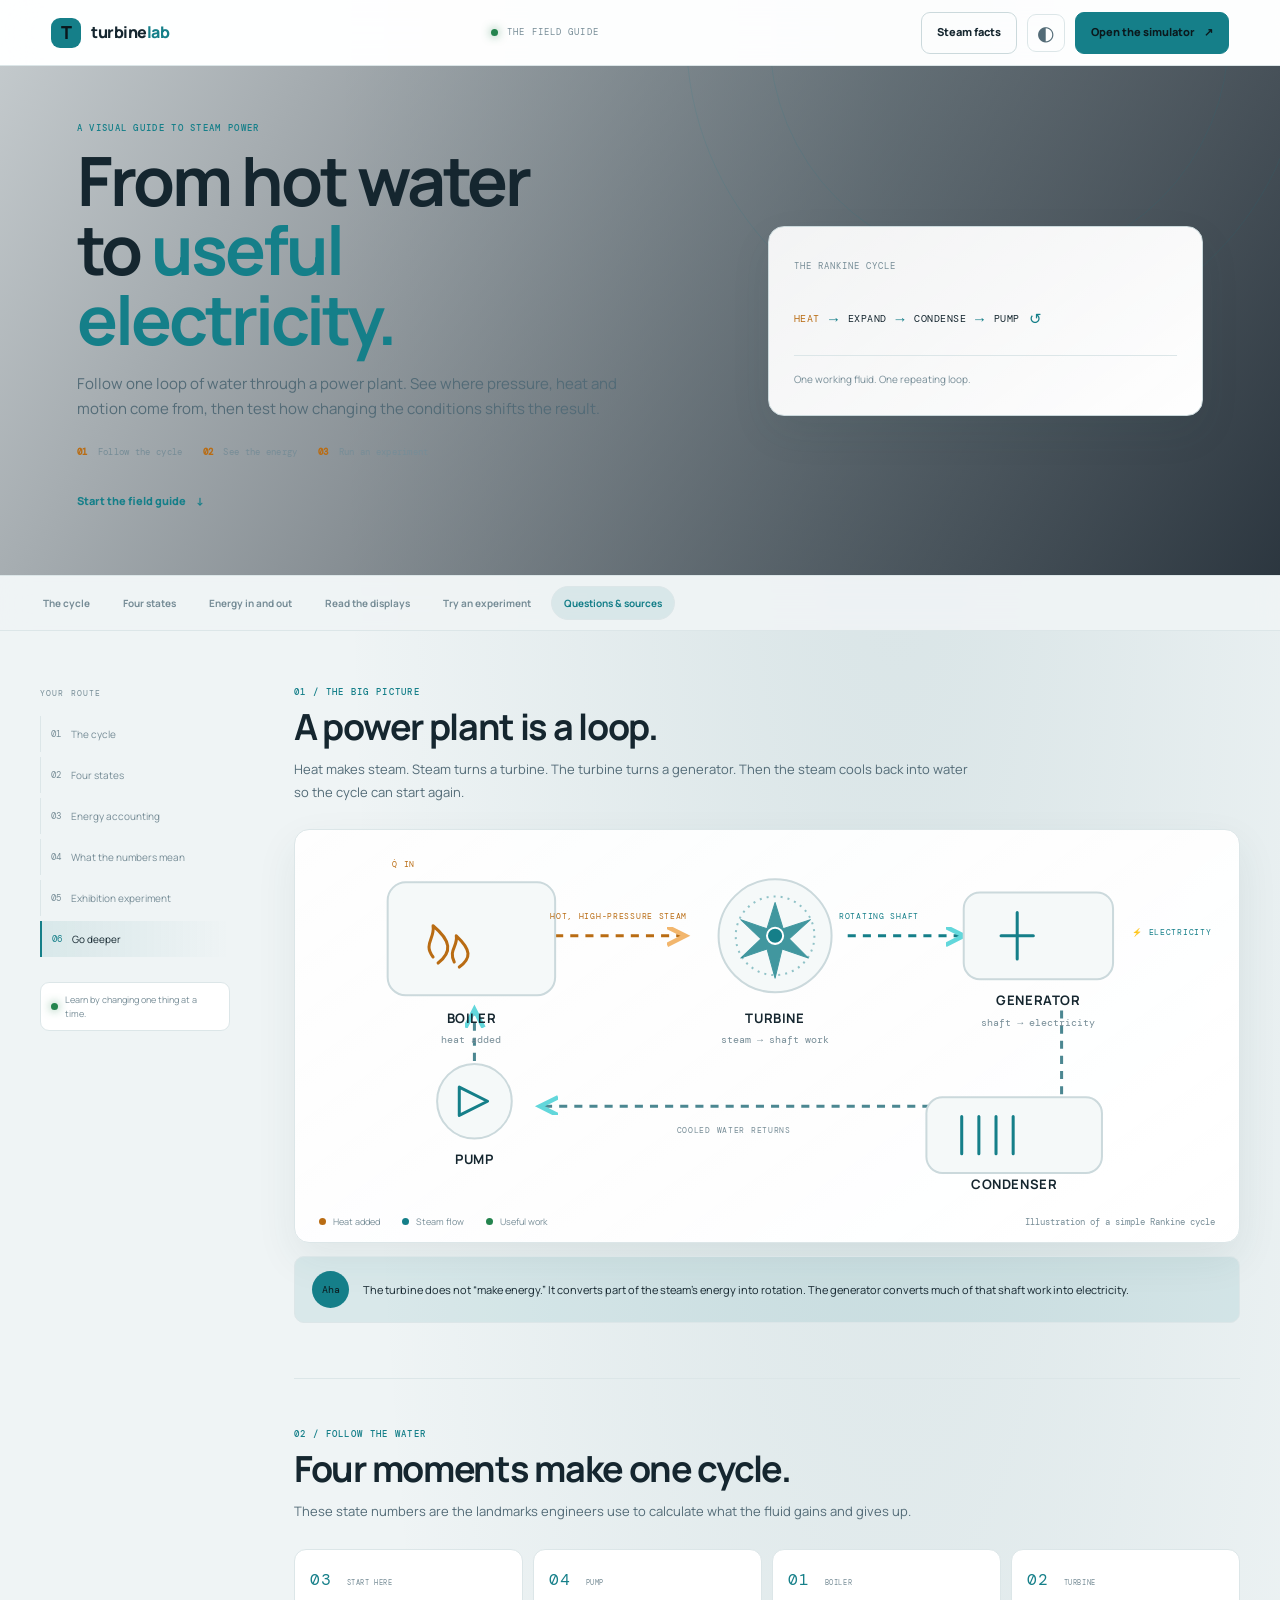
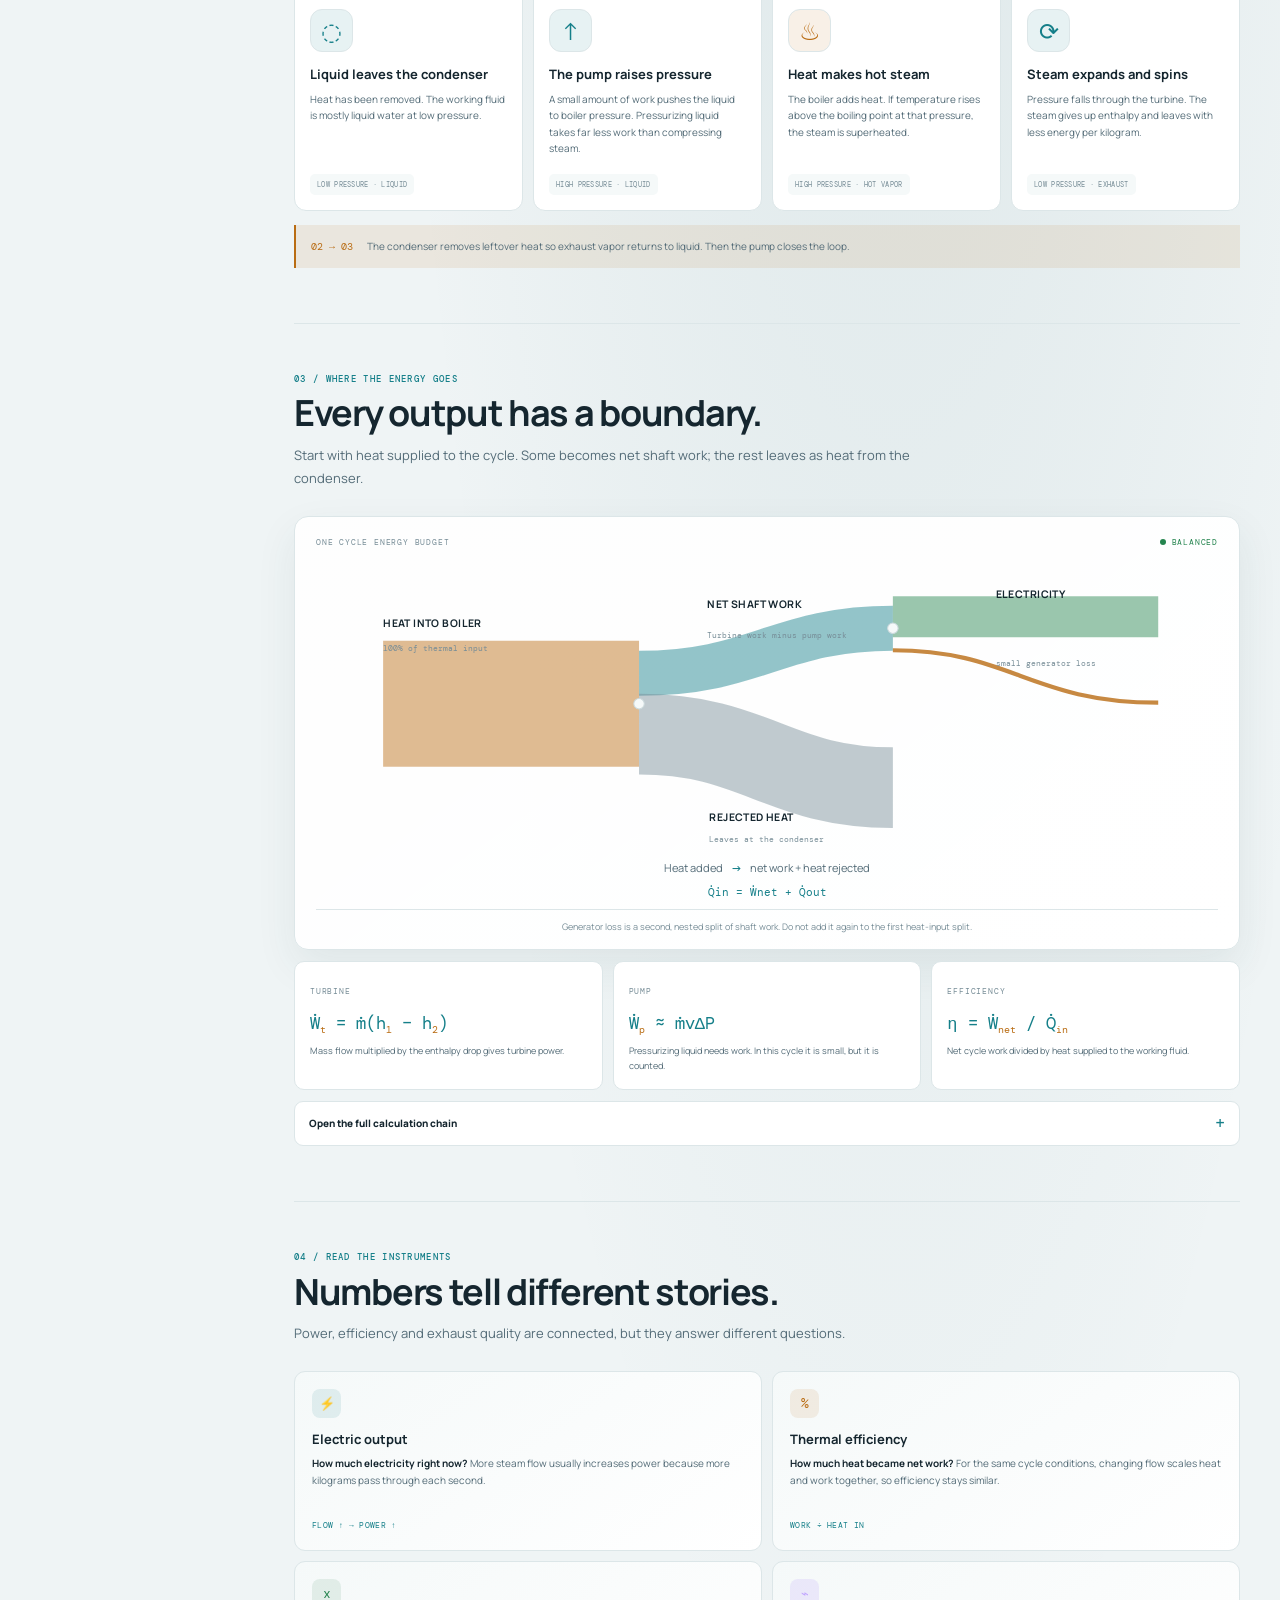
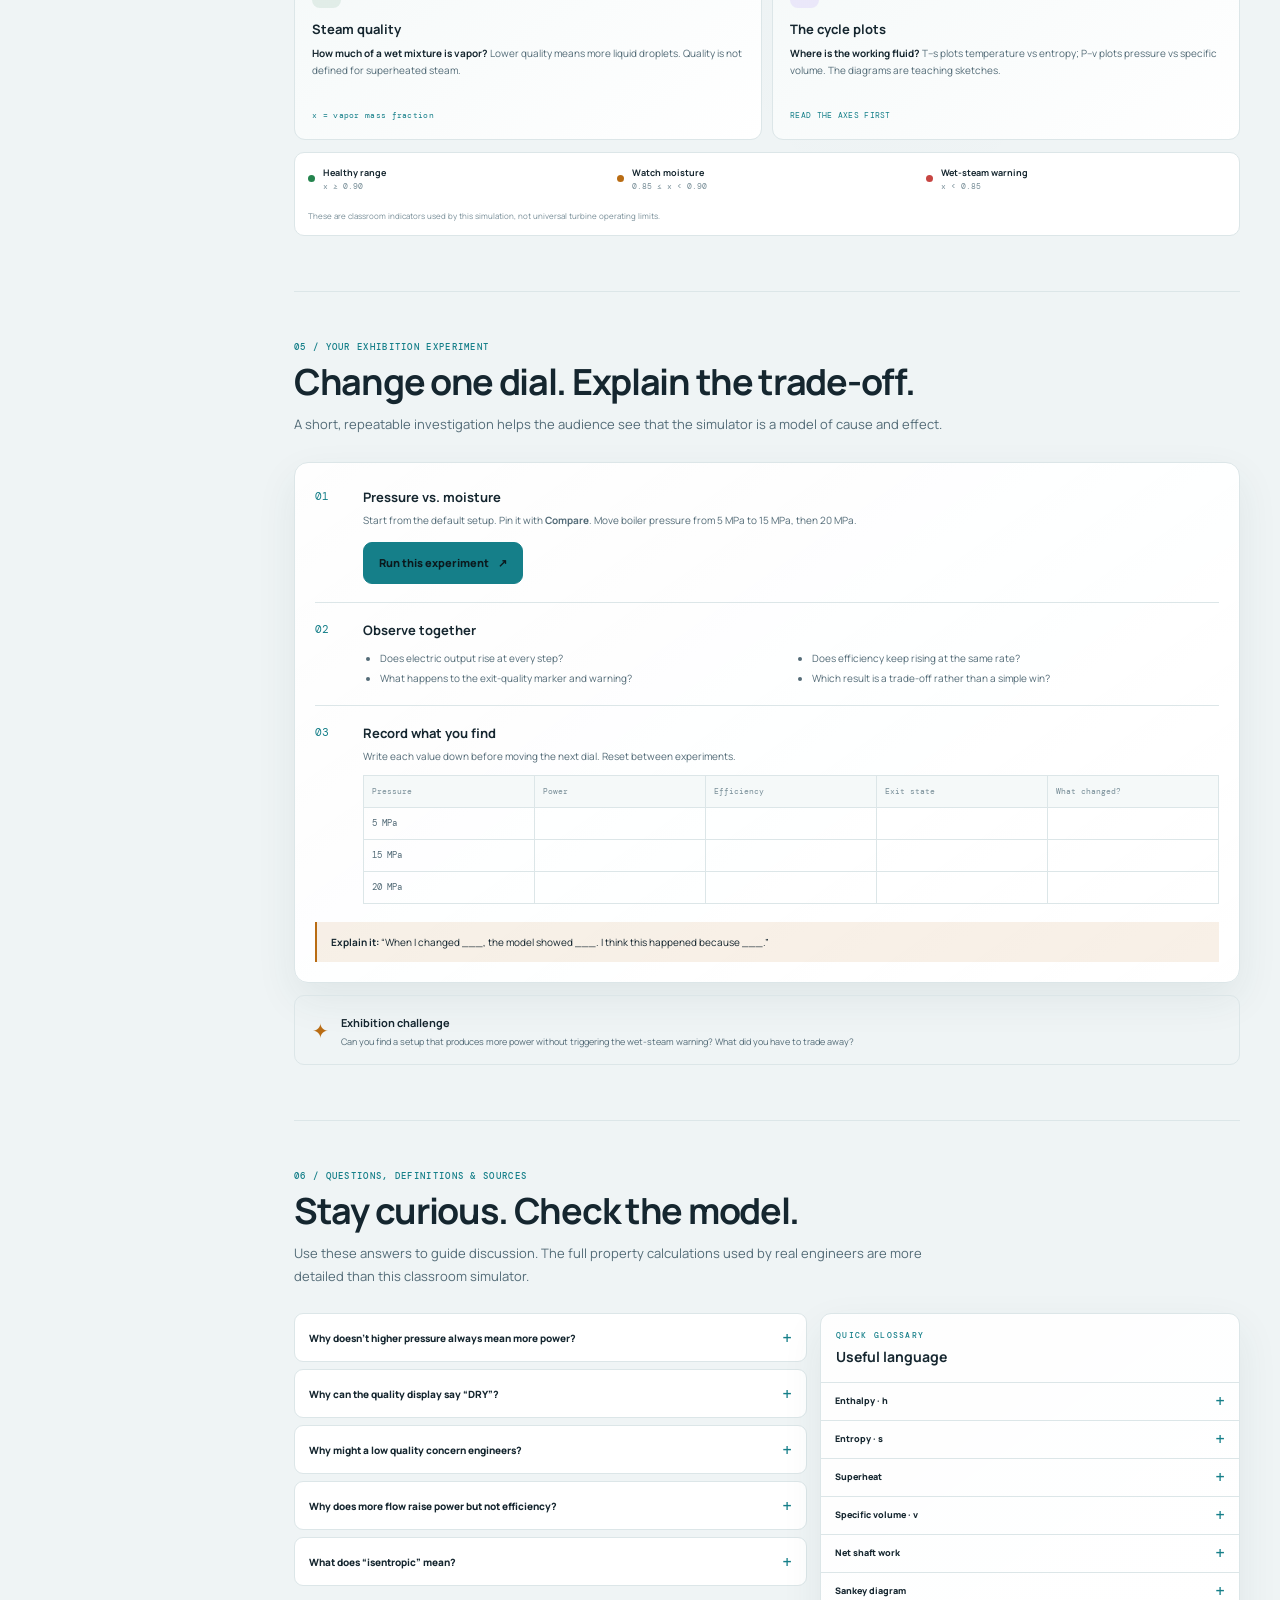
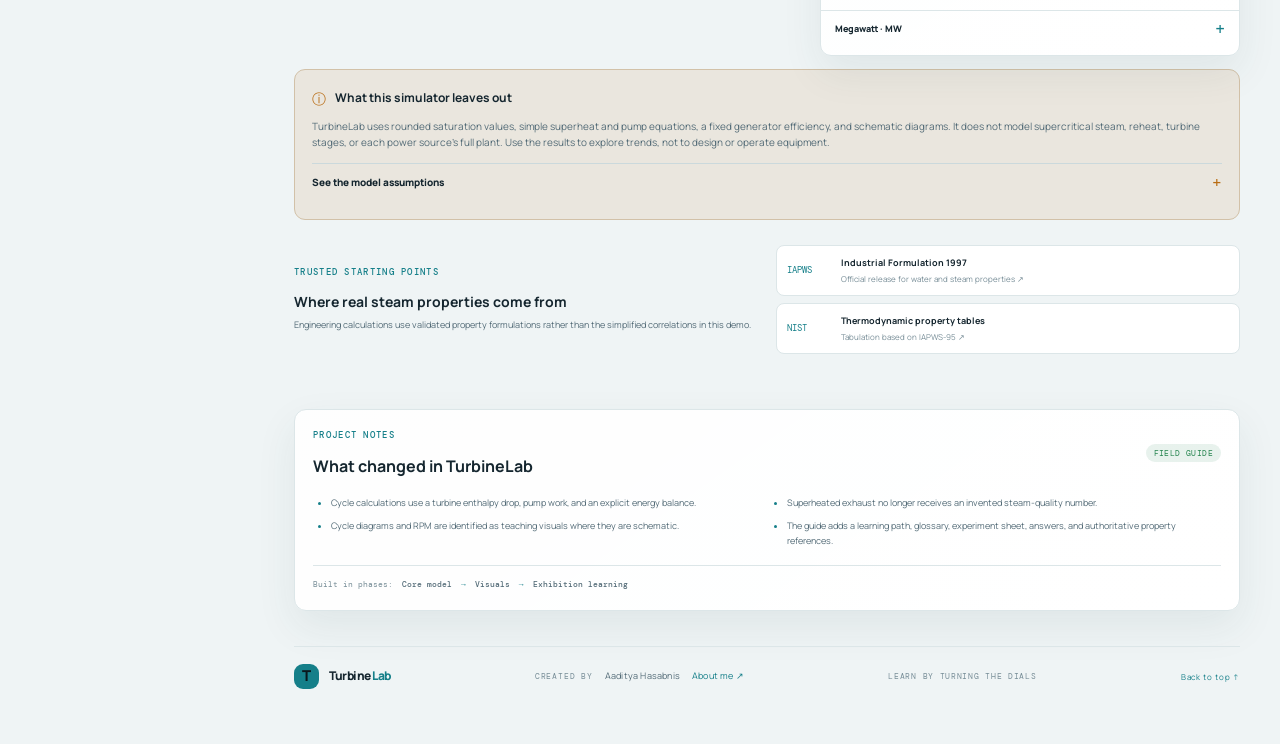
==== commit b02510f1: "feat: add footer styles and integrate footer component across multiple pages" ====
--- a/docs/index.html
+++ b/docs/index.html
@@ -14,7 +14,7 @@
 <meta name="twitter:card" content="summary_large_image"><meta name="twitter:title" content="Turbine Lab Field Guide | Learn the Rankine Cycle"><meta name="twitter:description" content="A visual guide to steam power, energy balance and turbine performance—with simple facts and experiments to try."><meta name="twitter:image" content="https://turbinelab.aadityahasabnis.com/assets/turbine-lab-og.png"><meta name="twitter:image:alt" content="Turbine Lab: an illustrated steam turbine transforms heat into useful electricity.">
 <title>Turbine Lab Field Guide | Learn the Rankine Cycle</title>
 <link rel="preconnect" href="https://fonts.googleapis.com"><link rel="preconnect" href="https://fonts.gstatic.com" crossorigin><link href="https://fonts.googleapis.com/css2?family=DM+Mono:wght@400;500&family=Manrope:wght@400;500;600;700;800&display=swap" rel="stylesheet">
-<link rel="stylesheet" href="../css/theme.css"><link rel="stylesheet" href="learning.css"><script type="module" src="learning.mjs"></script>
+<link rel="stylesheet" href="../css/theme.css"><link rel="stylesheet" href="../css/footer.css"><link rel="stylesheet" href="learning.css"><script type="module" src="learning.mjs"></script>
 </head>
 <body>
 <a class="skip-link" href="#lesson">Skip to the lesson</a><div class="reading-progress" aria-hidden="true"><span id="reading-progress-bar"></span></div>
@@ -54,5 +54,14 @@
 <div class="model-card"><div><span class="model-icon">ⓘ</span><h3>What this simulator leaves out</h3></div><p>TurbineLab uses rounded saturation values, simple superheat and pump equations, a fixed generator efficiency, and schematic diagrams. It does not model supercritical steam, reheat, turbine stages, or each power source's full plant. Use the results to explore trends, not to design or operate equipment.</p><details><summary>See the model assumptions</summary><ul><li>The property table is sparse and linearly interpolated; it is not a complete IAPWS calculation.</li><li>Superheated steam uses approximate heat capacity. Real properties vary with pressure and temperature.</li><li>Boiler pressure is limited to 20 MPa; supercritical operation is outside this model.</li><li>Pump work uses constant liquid specific volume. Generator efficiency is fixed at 98%.</li><li>RPM is mapped from power for the animation, not calculated from turbine design or grid speed.</li><li>The T–s dome, P–v path, and plant scenario cards are teaching illustrations.</li><li>The 85% wet-steam alert is a classroom threshold, not a universal operating limit.</li></ul></details></div>
 <div class="sources-block"><div><p class="eyebrow">TRUSTED STARTING POINTS</p><h3>Where real steam properties come from</h3><p>Engineering calculations use validated property formulations rather than the simplified correlations in this demo.</p></div><div class="source-links"><a href="https://iapws.org/technical-guidance/release/IF97-Rev" target="_blank" rel="noopener noreferrer"><span>IAPWS</span><b>Industrial Formulation 1997</b><small>Official release for water and steam properties ↗</small></a><a href="https://www.nist.gov/publications/thermodynamic-properties-water-tabulation-iapws-formulation-1995-thermodynamic" target="_blank" rel="noopener noreferrer"><span>NIST</span><b>Thermodynamic property tables</b><small>Tabulation based on IAPWS-95 ↗</small></a></div></div></section>
 <section class="whats-changed panel" aria-labelledby="changed-title"><div class="section-heading"><div><p class="eyebrow">PROJECT NOTES</p><h2 id="changed-title">What changed in TurbineLab</h2></div><span class="status-pill">FIELD GUIDE</span></div><ul><li>Cycle calculations use a turbine enthalpy drop, pump work, and an explicit energy balance.</li><li>Superheated exhaust no longer receives an invented steam-quality number.</li><li>Cycle diagrams and RPM are identified as teaching visuals where they are schematic.</li><li>The guide adds a learning path, glossary, experiment sheet, answers, and authoritative property references.</li></ul><div class="phase-links"><span>Built in phases:</span><b>Core model</b><i>→</i><b>Visuals</b><i>→</i><b>Exhibition learning</b></div></section>
-<footer class="learn-footer"><a class="brand" href="../index.html"><span class="brand-mark">S</span><span>Return to <span class="brand-light">TurbineLab</span></span></a><nav class="footer-credit" aria-label="About the creator"><span>CREATED BY</span><a href="https://aadityahasabnis.com/" target="_blank" rel="noopener noreferrer">Aaditya Hasabnis</a><a href="https://aadityahasabnis.com/about" target="_blank" rel="noopener noreferrer">About me ↗</a></nav><p>LEARN BY TURNING THE DIALS</p><a href="#page-title">Back to top ↑</a></footer>
+<footer class="learn-footer">
+  <a class="brand" href="../index.html" aria-label="Turbine Lab home"><span class="brand-mark">T</span><span>Turbine <span class="brand-light">Lab</span></span></a>
+  <nav class="footer-credit" aria-label="About the creator">
+    <span>CREATED BY</span>
+    <a href="https://aadityahasabnis.com/" target="_blank" rel="noopener noreferrer">Aaditya Hasabnis</a>
+    <a href="https://aadityahasabnis.com/about" target="_blank" rel="noopener noreferrer">About me ↗</a>
+  </nav>
+  <p>LEARN BY TURNING THE DIALS</p>
+  <a href="#page-title">Back to top ↑</a>
+</footer>
 </main></div></body></html>
--- a/css/footer.css
+++ b/css/footer.css
@@ -0,0 +1,24 @@
+.footer-credit {
+  display: flex;
+  flex-wrap: wrap;
+  align-items: center;
+  gap: 6px 12px;
+  font-size: 9px;
+  letter-spacing: .2px;
+}
+
+.footer-credit > span {
+  color: var(--text-faint);
+  font: 8px "DM Mono", monospace;
+  letter-spacing: .8px;
+}
+
+.footer-credit a {
+  color: var(--text-soft);
+  transition: color .15s ease;
+}
+
+.footer-credit a:hover,
+.footer-credit a:last-child {
+  color: var(--cyan);
+}
--- a/docs/learning.css
+++ b/docs/learning.css
@@ -27,10 +27,12 @@
 .faq-grid { display: grid; grid-template-columns: 1.1fr .9fr; gap: 13px; align-items: start; }.faq-column { display: grid; gap: 7px; }.faq-item summary { min-height: 47px; }.faq-item p { margin: 0; padding: 0 14px 14px; color: var(--text-soft); font-size: 10px; line-height: 1.7; }.glossary-card { padding: 15px 0 7px; border-radius: 11px; }.glossary-heading { padding: 0 15px 6px; }.glossary-heading .eyebrow { margin-bottom: 3px; font-size: 8px; }.glossary-heading h3 { margin: 0 0 7px; font-size: 14px; }.glossary-card details { border-top: 1px solid var(--border); }.glossary-card summary { min-height: 37px; font-size: 9px; }.glossary-card details p { margin: 0; padding: 0 14px 12px; color: var(--text-soft); font-size: 9px; }
 .model-card { margin-top: 13px; padding: 17px; border: 1px solid color-mix(in srgb, var(--amber) 30%, var(--border)); border-radius: 11px; background: var(--amber-soft); }.model-card > div { display: flex; align-items: center; gap: 9px; }.model-icon { color: var(--amber); }.model-card h3 { margin: 0; font-size: 12px; }.model-card p { margin: 8px 0 0; color: var(--text-soft); font-size: 10px; }.sources-block { display: grid; grid-template-columns: 1fr 1fr; gap: 18px; align-items: center; margin-top: 25px; }.sources-block h3 { margin: 0 0 5px; font-size: 14px; }.sources-block > div:first-child p:last-child { margin: 0; color: var(--text-soft); font-size: 9px; }.source-links { display: grid; gap: 7px; }.source-links a { display: grid; grid-template-columns: 45px 1fr; gap: 1px 9px; padding: 10px; border: 1px solid var(--border); border-radius: 8px; background: var(--surface); }.source-links span { grid-row: span 2; align-self: center; color: var(--cyan); font-size: 9px; }.source-links b { font-size: 9px; }.source-links small { color: var(--text-faint); font-size: 8px; }
 .whats-changed { margin: 0 0 35px; padding: 18px; border-radius: 12px; }.section-heading { display: flex; justify-content: space-between; align-items: center; gap: 10px; }.section-heading h2 { margin: 0; font-size: 16px; }.status-pill { padding: 4px 8px; color: var(--green); background: var(--green-soft); border-radius: 20px; font: 8px "DM Mono", monospace; letter-spacing: .4px; }.whats-changed ul { display: grid; grid-template-columns: 1fr 1fr; gap: 8px 22px; margin: 17px 0; padding-left: 18px; color: var(--text-soft); font-size: 9px; }.whats-changed li::marker { color: var(--cyan); }.phase-links { display: flex; flex-wrap: wrap; align-items: center; gap: 9px; padding-top: 12px; border-top: 1px solid var(--border); color: var(--text-faint); font-size: 8px; }.phase-links b { color: var(--text-soft); font-weight: 500; }.phase-links i { color: var(--cyan); font-style: normal; }
-.learn-footer { display: flex; flex-wrap: wrap; align-items: center; justify-content: space-between; gap: 15px; padding: 17px 0 35px; border-top: 1px solid var(--border); }.learn-footer .brand { font-size: 12px; }.learn-footer .brand-mark { width: 25px; height: 25px; font-size: 15px; }.learn-footer > p, .learn-footer > a:last-child { margin: 0; color: var(--text-faint); font-size: 8px; letter-spacing: .7px; }.learn-footer > a:last-child { color: var(--cyan); }.learn-footer .footer-credit { font-size: 10px; }.learn-footer .footer-credit > span { font-size: 8px; }.learn-footer .footer-credit a { color: var(--text-soft); }.learn-footer .footer-credit a:last-child { color: var(--cyan); }
+.learn-footer { display: flex; flex-wrap: wrap; align-items: center; justify-content: space-between; gap: 15px; padding: 17px 0 35px; border-top: 1px solid var(--border); }.learn-footer .brand { font-size: 12px; }.learn-footer .brand-mark { width: 25px; height: 25px; font-size: 15px; }.learn-footer > p, .learn-footer > a:last-child { margin: 0; color: var(--text-faint); font-size: 8px; letter-spacing: .7px; }.learn-footer > a:last-child { color: var(--cyan); }
 @keyframes rotor-turn { to { transform: rotate(360deg); } } @keyframes flow-dash { to { stroke-dashoffset: -30; } }
 @media (max-width: 900px) { .learn-layout { grid-template-columns: 1fr; padding-top: 28px; }.lesson-rail { display: none; }.learn-hero { grid-template-columns: 1fr .75fr; gap: 25px; padding-right: 5vw; padding-left: 5vw; }.state-grid { grid-template-columns: repeat(2, minmax(0, 1fr)); }.state-card { min-height: 210px; }.state-card p { min-height: 42px; } }
-@media (max-width: 620px) { html { scroll-padding-top: 106px; }.learn-topbar { height: 58px; gap: 8px; padding: 0 12px; }.brand { gap: 7px; font-size: 13px; }.brand-mark { width: 27px; height: 27px; font-size: 16px; }.topbar-meta { display: none; }.learn-actions { gap: 6px; }.learn-actions .button { min-height: 36px; padding: 0 9px; font-size: 9px; }.icon-button { width: 34px; height: 34px; }.chapter-nav { top: 58px; gap: 2px; padding: 7px 10px; }.chapter-nav a { min-height: 32px; padding: 0 9px; font-size: 9px; }.learn-hero { min-height: initial; grid-template-columns: 1fr; gap: 23px; padding: 42px 20px 25px; }.learn-hero h1 { font-size: clamp(39px, 12vw, 54px); letter-spacing: -2.2px; }.hero-deck { font-size: 12px; }.hero-steps { gap: 7px 12px; font-size: 8px; }.hero-readout { min-height: 150px; padding: 17px; }.readout-loop { gap: 7px; margin-top: 18px; font-size: 8px; }.hero-readout p { margin-top: 14px; }.orbit-one { right: -50%; }.learn-layout { padding: 23px 14px 10px; }.lesson-section { padding-bottom: 35px; scroll-margin-top: 106px; }.lesson-section + .lesson-section { padding-top: 34px; }.chapter-heading { margin-bottom: 18px; }.chapter-heading h2 { font-size: 26px; }.chapter-heading > p:last-child { font-size: 11px; }.cycle-figure { padding: 8px 7px; }.cycle-figure figcaption { gap: 7px 12px; padding: 9px 5px 2px; font-size: 8px; }.cycle-figure figcaption span:last-child { flex-basis: 100%; margin-left: 0; }.takeaway { gap: 10px; padding: 11px; }.takeaway p { font-size: 10px; }.state-grid { gap: 7px; }.state-card { min-height: 220px; padding: 12px 10px; }.state-number { font-size: 14px; }.state-number span { display: block; margin: 0; font-size: 7px; }.state-icon { margin: 11px 0; }.state-card h2, .state-card h3 { font-size: 11px; }.state-card p { min-height: 82px; font-size: 9px; }.state-tag { font-size: 6px; }.state-loop-note { gap: 9px; padding: 10px; }.state-loop-note p { font-size: 9px; }.energy-panel { padding: 13px 9px 11px; }.sankey-heading { font-size: 13px; }.sankey-sub { font-size: 11px; }.energy-footnote { font-size: 8px; }.equation-grid { grid-template-columns: 1fr; gap: 7px; }.equation-card { padding: 12px; }.equation { margin: 7px 0 4px; font-size: 16px; }.equation-card p { font-size: 9px; }.readout-grid { gap: 7px; }.readout-card { min-height: 185px; padding: 12px 10px; }.readout-card h3 { font-size: 11px; }.readout-card p { min-height: 88px; font-size: 9px; }.readout-example { font-size: 7px; }.quality-scale { grid-template-columns: 1fr; gap: 8px; }.quality-scale p { grid-column: auto; }.experiment-board { padding: 14px 11px; }.experiment-instructions, .experiment-observe, .experiment-record { grid-template-columns: 24px 1fr; gap: 8px; }.experiment-board ul { grid-template-columns: 1fr; gap: 2px; }.record-table-wrap th, .record-table-wrap td { min-width: 78px; }.faq-grid { grid-template-columns: 1fr; }.sources-block { grid-template-columns: 1fr; gap: 13px; }.whats-changed { padding: 13px; }.whats-changed h2 { font-size: 14px; }.whats-changed ul { grid-template-columns: 1fr; gap: 6px; }.learn-footer { gap: 10px; }.learn-footer > p { display: none; }.learn-footer .footer-credit { order: 2; justify-content: flex-start; flex-basis: 100%; }.learn-footer > a:last-child { margin-left: auto; } }
+@media (max-width: 620px) { html { scroll-padding-top: 106px; }.learn-topbar { height: 58px; gap: 8px; padding: 0 12px; }.brand { gap: 7px; font-size: 13px; }.brand-mark { width: 27px; height: 27px; font-size: 16px; }.topbar-meta { display: none; }.learn-actions { gap: 6px; }.learn-actions .button { min-height: 36px; padding: 0 9px; font-size: 9px; }.icon-button { width: 34px; height: 34px; }.chapter-nav { top: 58px; gap: 2px; padding: 7px 10px; }.chapter-nav a { min-height: 32px; padding: 0 9px; font-size: 9px; }.learn-hero { min-height: initial; grid-template-columns: 1fr; gap: 23px; padding: 42px 20px 25px; }.learn-hero h1 { font-size: clamp(39px, 12vw, 54px); letter-spacing: -2.2px; }.hero-deck { font-size: 12px; }.hero-steps { gap: 7px 12px; font-size: 8px; }.hero-readout { min-height: 150px; padding: 17px; }.readout-loop { gap: 7px; margin-top: 18px; font-size: 8px; }.hero-readout p { margin-top: 14px; }.orbit-one { right: -50%; }.learn-layout { padding: 23px 14px 10px; }.lesson-section { padding-bottom: 35px; scroll-margin-top: 106px; }.lesson-section + .lesson-section { padding-top: 34px; }.chapter-heading { margin-bottom: 18px; }.chapter-heading h2 { font-size: 26px; }.chapter-heading > p:last-child { font-size: 11px; }.cycle-figure { padding: 8px 7px; }.cycle-figure figcaption { gap: 7px 12px; padding: 9px 5px 2px; font-size: 8px; }.cycle-figure figcaption span:last-child { flex-basis: 100%; margin-left: 0; }.takeaway { gap: 10px; padding: 11px; }.takeaway p { font-size: 10px; }.state-grid { gap: 7px; }.state-card { min-height: 220px; padding: 12px 10px; }.state-number { font-size: 14px; }.state-number span { display: block; margin: 0; font-size: 7px; }.state-icon { margin: 11px 0; }.state-card h2, .state-card h3 { font-size: 11px; }.state-card p { min-height: 82px; font-size: 9px; }.state-tag { font-size: 6px; }.state-loop-note { gap: 9px; padding: 10px; }.state-loop-note p { font-size: 9px; }.energy-panel { padding: 13px 9px 11px; }.sankey-heading { font-size: 13px; }.sankey-sub { font-size: 11px; }.energy-footnote { font-size: 8px; }.equation-grid { grid-template-columns: 1fr; gap: 7px; }.equation-card { padding: 12px; }.equation { margin: 7px 0 4px; font-size: 16px; }.equation-card p { font-size: 9px; }.readout-grid { gap: 7px; }.readout-card { min-height: 185px; padding: 12px 10px; }.readout-card h3 { font-size: 11px; }.readout-card p { min-height: 88px; font-size: 9px; }.readout-example { font-size: 7px; }.quality-scale { grid-template-columns: 1fr; gap: 8px; }.quality-scale p { grid-column: auto; }.experiment-board { padding: 14px 11px; }.experiment-instructions, .experiment-observe, .experiment-record { grid-template-columns: 24px 1fr; gap: 8px; }.experiment-board ul { grid-template-columns: 1fr; gap: 2px; }.record-table-wrap th, .record-table-wrap td { min-width: 78px; }.faq-grid { grid-template-columns: 1fr; }.sources-block { grid-template-columns: 1fr; gap: 13px; }.whats-changed { padding: 13px; }.whats-changed h2 { font-size: 14px; }.whats-changed ul { grid-template-columns: 1fr; gap: 6px; }.learn-footer { gap: 10px; }.learn-footer > p { display: none; }.learn-footer .footer-credit { order: 2; justify-content: center; flex-basis: 100%; }.learn-footer > a:last-child { margin-left: auto; } }
+.learn-footer .footer-credit { font-size: 9px; }
+@media (max-width: 620px) { .learn-footer .footer-credit { justify-content: center; } }
 @media (prefers-reduced-motion: reduce) { *, *::before, *::after { scroll-behavior: auto !important; animation-duration: .01ms !important; animation-iteration-count: 1 !important; transition-duration: .01ms !important; } }
 
 .model-card details { margin-top: 12px; border-top: 1px solid var(--border-strong); }.model-card details summary { min-height: 38px; display: flex; align-items: center; color: var(--text); cursor: pointer; font-size: 10px; font-weight: 800; list-style: none; }.model-card details summary::after { content: '+'; margin-left: auto; color: var(--amber); font: 16px 'DM Mono', monospace; }.model-card details[open] summary::after { content: '−'; }.model-card details ul { display: grid; gap: 6px; margin: 0; padding: 0 0 0 17px; color: var(--text-soft); font-size: 9px; }.model-card details li::marker { color: var(--amber); }
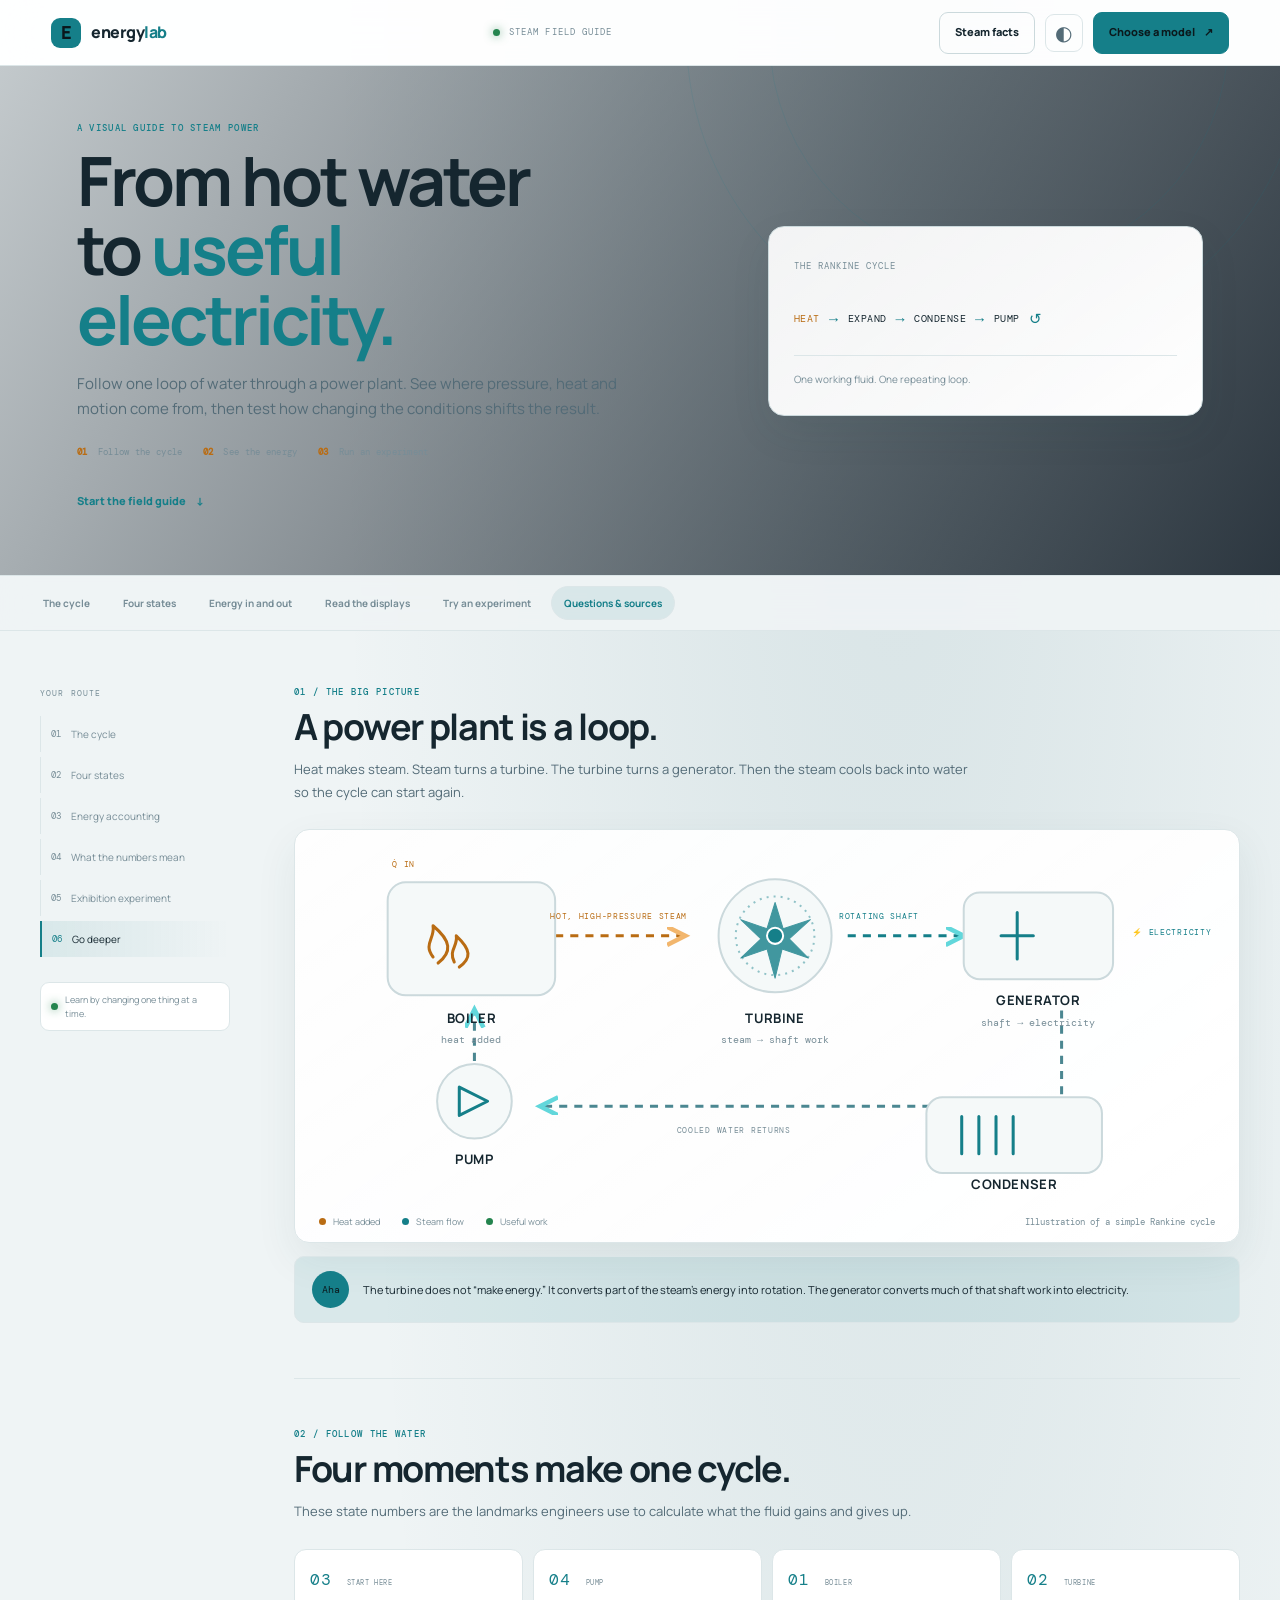
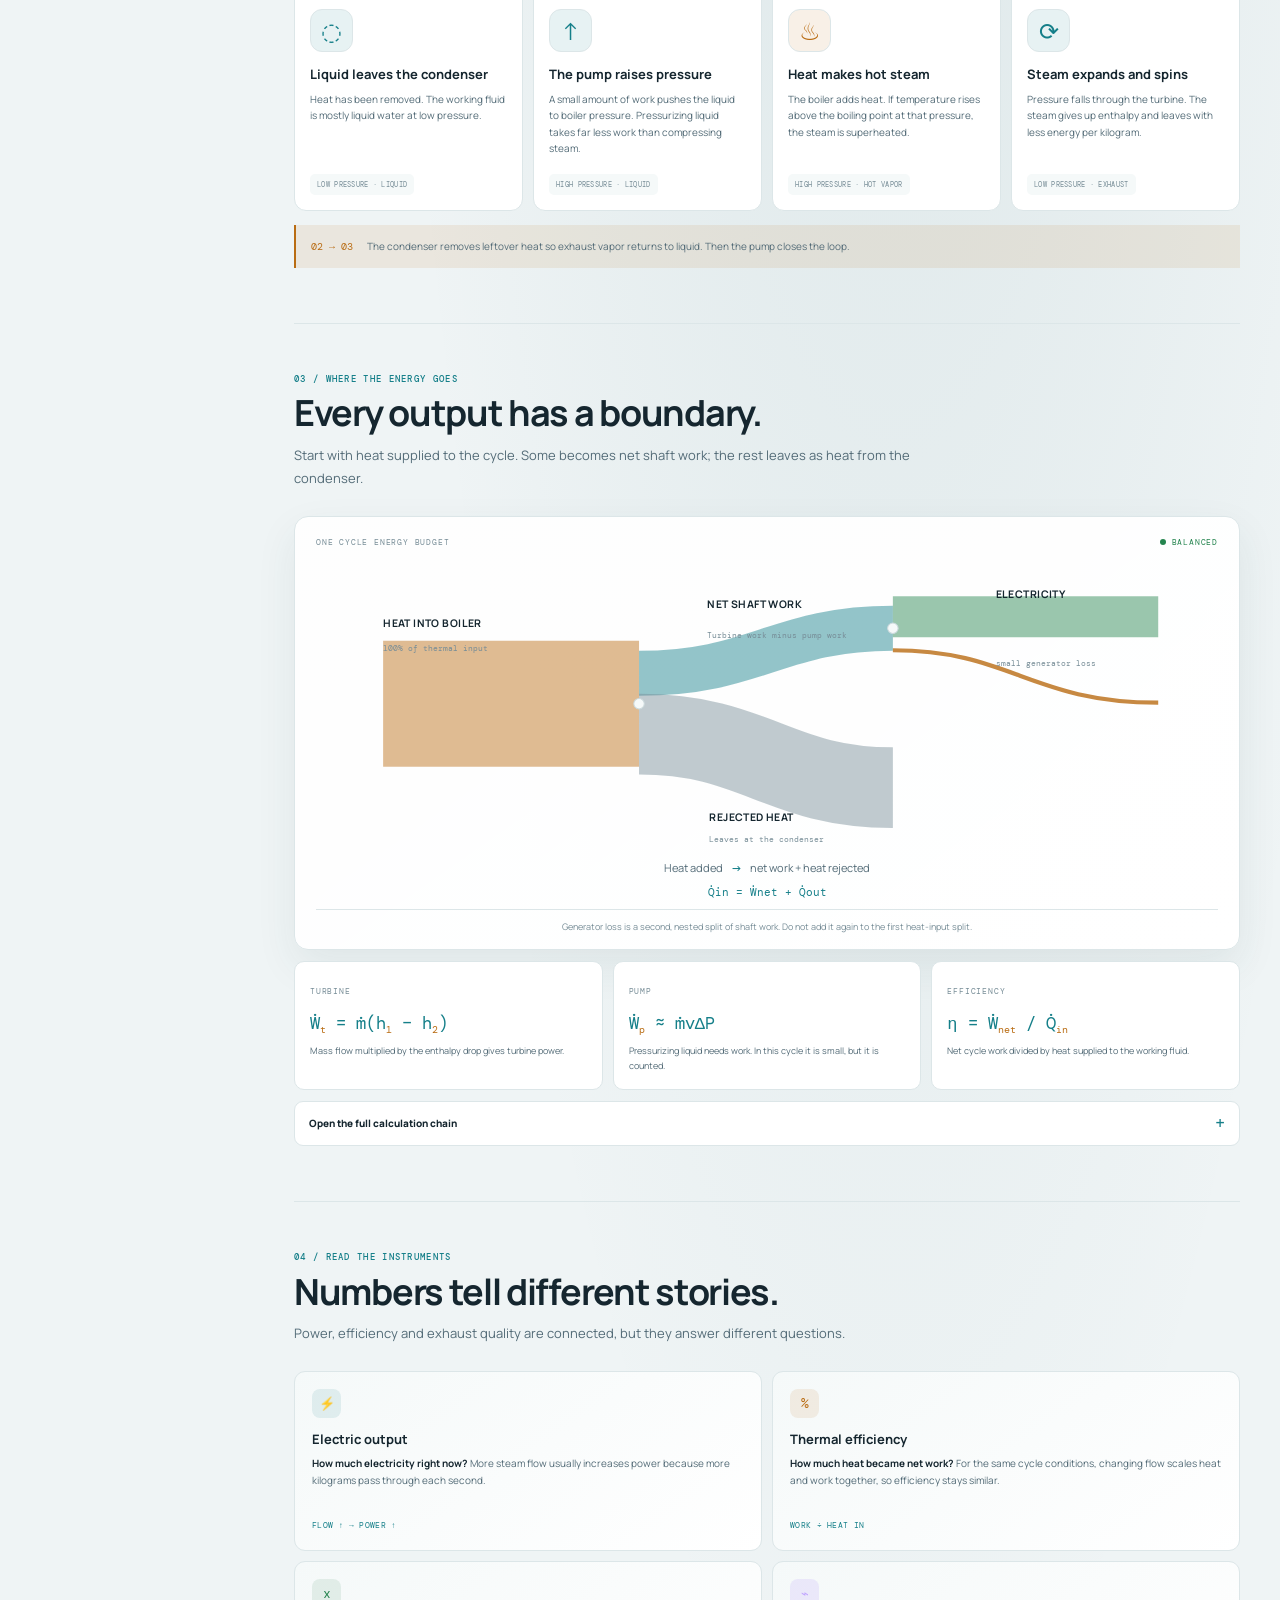
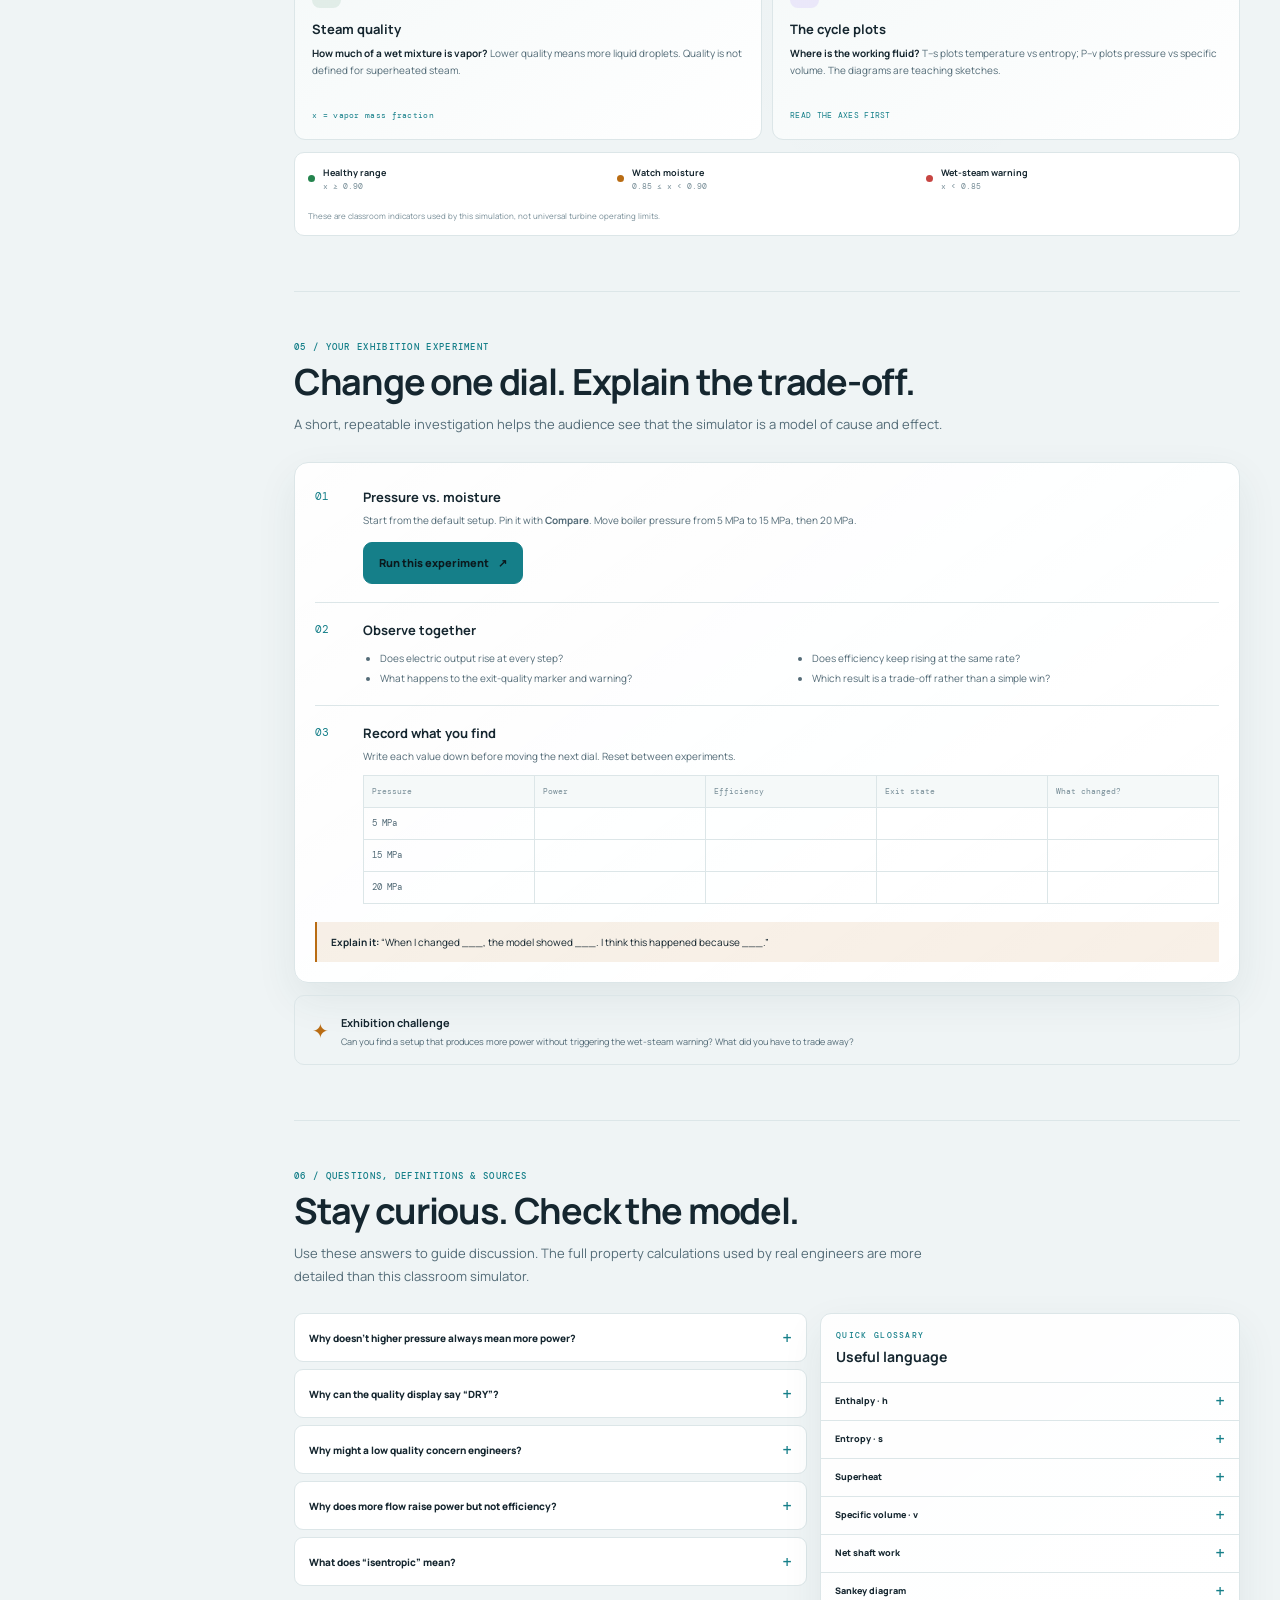
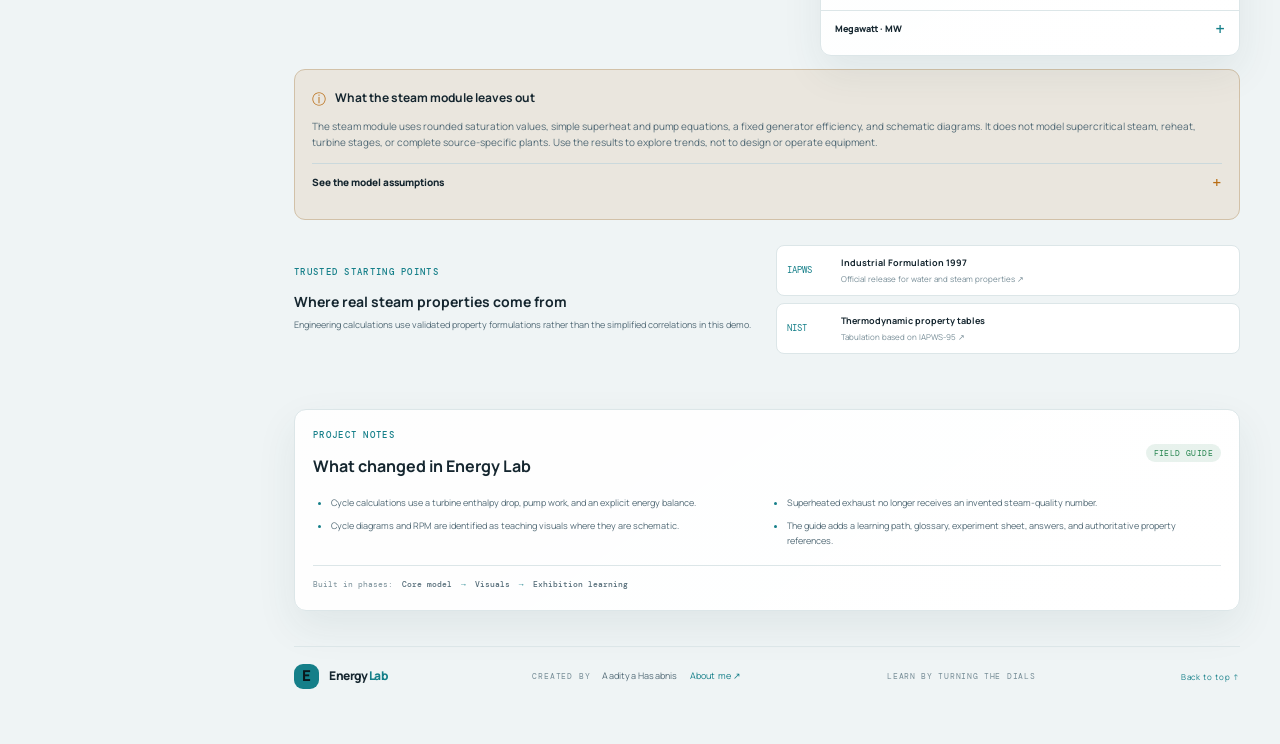
==== commit 99ff2afd: "Add renewable energy models and UI components - Implemented models for solar PV and wind energy, inc" ====
--- a/docs/index.html
+++ b/docs/index.html
@@ -2,23 +2,23 @@
 <html lang="en" data-theme="dark">
 <head>
 <meta charset="utf-8"><meta name="viewport" content="width=device-width, initial-scale=1"><meta name="theme-color" content="#0b1118">
-<meta name="description" content="Learn how a steam power plant works. Explore the Rankine cycle, turbine work, steam quality and energy balance with visuals and classroom experiments.">
+<meta name="description" content="Energy Lab field guide to steam power: explore the Rankine cycle, turbine work, steam quality and energy balance with visuals and classroom experiments.">
 <meta name="robots" content="index,follow,max-image-preview:large">
 <link rel="canonical" href="https://turbinelab.aadityahasabnis.com/docs/">
 <link rel="icon" href="../assets/favicon.svg" type="image/svg+xml">
-<meta property="og:type" content="article"><meta property="og:site_name" content="Turbine Lab"><meta property="og:locale" content="en_US">
+<meta property="og:type" content="article"><meta property="og:site_name" content="Energy Lab"><meta property="og:locale" content="en_US">
 <meta property="og:url" content="https://turbinelab.aadityahasabnis.com/docs/">
-<meta property="og:title" content="Turbine Lab Field Guide | Learn the Rankine Cycle">
+<meta property="og:title" content="Energy Lab Steam Field Guide | Learn the Rankine Cycle">
 <meta property="og:description" content="A visual guide to steam power, energy balance and turbine performance—with simple facts and experiments to try.">
-<meta property="og:image" content="https://turbinelab.aadityahasabnis.com/assets/turbine-lab-og.png"><meta property="og:image:type" content="image/png"><meta property="og:image:width" content="1200"><meta property="og:image:height" content="630"><meta property="og:image:alt" content="Turbine Lab: an illustrated steam turbine transforms heat into useful electricity.">
-<meta name="twitter:card" content="summary_large_image"><meta name="twitter:title" content="Turbine Lab Field Guide | Learn the Rankine Cycle"><meta name="twitter:description" content="A visual guide to steam power, energy balance and turbine performance—with simple facts and experiments to try."><meta name="twitter:image" content="https://turbinelab.aadityahasabnis.com/assets/turbine-lab-og.png"><meta name="twitter:image:alt" content="Turbine Lab: an illustrated steam turbine transforms heat into useful electricity.">
-<title>Turbine Lab Field Guide | Learn the Rankine Cycle</title>
+<meta property="og:image" content="https://turbinelab.aadityahasabnis.com/assets/turbine-lab-og.png"><meta property="og:image:type" content="image/png"><meta property="og:image:width" content="1200"><meta property="og:image:height" content="630"><meta property="og:image:alt" content="Energy Lab steam field guide: an illustrated turbine cycle converts heat into useful electricity.">
+<meta name="twitter:card" content="summary_large_image"><meta name="twitter:title" content="Energy Lab Steam Field Guide | Learn the Rankine Cycle"><meta name="twitter:description" content="A visual guide to steam power, energy balance and turbine performance—with simple facts and experiments to try."><meta name="twitter:image" content="https://turbinelab.aadityahasabnis.com/assets/turbine-lab-og.png"><meta name="twitter:image:alt" content="Energy Lab steam field guide: an illustrated turbine cycle converts heat into useful electricity.">
+<title>Energy Lab Steam Field Guide | Learn the Rankine Cycle</title>
 <link rel="preconnect" href="https://fonts.googleapis.com"><link rel="preconnect" href="https://fonts.gstatic.com" crossorigin><link href="https://fonts.googleapis.com/css2?family=DM+Mono:wght@400;500&family=Manrope:wght@400;500;600;700;800&display=swap" rel="stylesheet">
 <link rel="stylesheet" href="../css/theme.css"><link rel="stylesheet" href="../css/footer.css"><link rel="stylesheet" href="learning.css"><script type="module" src="learning.mjs"></script>
 </head>
 <body>
 <a class="skip-link" href="#lesson">Skip to the lesson</a><div class="reading-progress" aria-hidden="true"><span id="reading-progress-bar"></span></div>
-<header class="learn-topbar"><a class="brand" href="../index.html" aria-label="Turbine Lab simulator"><span class="brand-mark">T</span><span>turbine<span class="brand-light">lab</span></span></a><div class="topbar-meta"><span class="live-dot"></span><span>THE FIELD GUIDE</span></div><div class="learn-actions"><a class="button" href="quick-facts.html">Steam facts</a><button class="icon-button" id="theme-toggle" type="button" aria-label="Switch theme" title="Toggle theme">◐</button><a class="button button-accent" href="../index.html#controls-title">Open the simulator <span aria-hidden="true">↗</span></a></div></header>
+<header class="learn-topbar"><a class="brand" href="../index.html" aria-label="Energy Lab simulator"><span class="brand-mark">E</span><span>energy<span class="brand-light">lab</span></span></a><div class="topbar-meta"><span class="live-dot"></span><span>STEAM FIELD GUIDE</span></div><div class="learn-actions"><a class="button" href="quick-facts.html">Steam facts</a><button class="icon-button" id="theme-toggle" type="button" aria-label="Switch theme" title="Toggle theme">◐</button><a class="button button-accent" href="../index.html#source-select">Choose a model <span aria-hidden="true">↗</span></a></div></header>
 <section class="learn-hero" aria-labelledby="page-title"><div class="hero-orbit orbit-one"></div><div class="hero-orbit orbit-two"></div><div class="hero-inner"><p class="eyebrow">A VISUAL GUIDE TO STEAM POWER</p><h1 id="page-title">From hot water<br>to <span>useful electricity.</span></h1><p class="hero-deck">Follow one loop of water through a power plant. See where pressure, heat and motion come from, then test how changing the conditions shifts the result.</p><div class="hero-steps"><span><b>01</b> Follow the cycle</span><span><b>02</b> See the energy</span><span><b>03</b> Run an experiment</span></div><a class="hero-link" href="#cycle">Start the field guide <span aria-hidden="true">↓</span></a></div><div class="hero-readout"><span class="readout-label">THE RANKINE CYCLE</span><div class="readout-loop"><span>HEAT</span><i>→</i><span>EXPAND</span><i>→</i><span>CONDENSE</span><i>→</i><span>PUMP</span><i>↺</i></div><p>One working fluid. One repeating loop.</p></div></section>
 <nav class="chapter-nav" aria-label="Guide chapters"><a href="#cycle" aria-current="location">The cycle</a><a href="#states">Four states</a><a href="#energy">Energy in and out</a><a href="#readouts">Read the displays</a><a href="#experiment">Try an experiment</a><a href="#learn-more">Questions & sources</a></nav>
 <div class="learn-layout" id="lesson"><aside class="lesson-rail" aria-label="On this page"><p class="rail-title">YOUR ROUTE</p><a href="#cycle" aria-current="location"><span>01</span> The cycle</a><a href="#states"><span>02</span> Four states</a><a href="#energy"><span>03</span> Energy accounting</a><a href="#readouts"><span>04</span> What the numbers mean</a><a href="#experiment"><span>05</span> Exhibition experiment</a><a href="#learn-more"><span>06</span> Go deeper</a><div class="rail-note"><span class="live-dot"></span> Learn by changing one thing at a time.</div></aside>
@@ -51,11 +51,11 @@
 <section class="lesson-section" id="learn-more" aria-labelledby="learn-title"><div class="chapter-heading"><p class="eyebrow">06 / QUESTIONS, DEFINITIONS & SOURCES</p><h2 id="learn-title">Stay curious. Check the model.</h2><p>Use these answers to guide discussion. The full property calculations used by real engineers are more detailed than this classroom simulator.</p></div><div class="faq-grid"><div class="faq-column">
 <details class="faq-item"><summary>Why doesn't higher pressure always mean more power?</summary><p>Power depends on energy extracted per kilogram and steam flow. Pressure changes both the inlet and exhaust states. In this model, high pressure can also lower exit quality. The exact curve is model-dependent.</p></details><details class="faq-item"><summary>Why can the quality display say “DRY”?</summary><p>Quality describes a saturated liquid–vapor mixture only. Superheated vapor is outside that region, so calling it 100% quality would be misleading.</p></details><details class="faq-item"><summary>Why might a low quality concern engineers?</summary><p>A wetter exhaust contains more liquid droplets. In real turbines, droplets can erode blades. The simulation's red line at 85% is an educational alert, not a universal design limit.</p></details><details class="faq-item"><summary>Why does more flow raise power but not efficiency?</summary><p>At fixed thermodynamic conditions, both heat input and work output grow in proportion to mass flow. Their ratio therefore remains about the same.</p></details><details class="faq-item"><summary>What does “isentropic” mean?</summary><p>It describes an idealized expansion at constant entropy. Turbine efficiency compares the real enthalpy drop with this ideal reference.</p></details></div>
 <div class="glossary-card panel"><div class="glossary-heading"><p class="eyebrow">QUICK GLOSSARY</p><h3>Useful language</h3></div><details><summary>Enthalpy · h</summary><p>Energy per unit mass used to track energy changes in flowing steam.</p></details><details><summary>Entropy · s</summary><p>A thermodynamic property used to describe the ideal constant-entropy expansion.</p></details><details><summary>Superheat</summary><p>Steam temperature above the boiling temperature at the same pressure.</p></details><details><summary>Specific volume · v</summary><p>Volume occupied by one kilogram of the working fluid.</p></details><details><summary>Net shaft work</summary><p>Turbine work after subtracting the work required by the pump.</p></details><details><summary>Sankey diagram</summary><p>A flow diagram where band width represents the amount of energy.</p></details><details><summary>Megawatt · MW</summary><p>One million joules of energy transferred every second.</p></details></div></div>
-<div class="model-card"><div><span class="model-icon">ⓘ</span><h3>What this simulator leaves out</h3></div><p>TurbineLab uses rounded saturation values, simple superheat and pump equations, a fixed generator efficiency, and schematic diagrams. It does not model supercritical steam, reheat, turbine stages, or each power source's full plant. Use the results to explore trends, not to design or operate equipment.</p><details><summary>See the model assumptions</summary><ul><li>The property table is sparse and linearly interpolated; it is not a complete IAPWS calculation.</li><li>Superheated steam uses approximate heat capacity. Real properties vary with pressure and temperature.</li><li>Boiler pressure is limited to 20 MPa; supercritical operation is outside this model.</li><li>Pump work uses constant liquid specific volume. Generator efficiency is fixed at 98%.</li><li>RPM is mapped from power for the animation, not calculated from turbine design or grid speed.</li><li>The T–s dome, P–v path, and plant scenario cards are teaching illustrations.</li><li>The 85% wet-steam alert is a classroom threshold, not a universal operating limit.</li></ul></details></div>
+<div class="model-card"><div><span class="model-icon">ⓘ</span><h3>What the steam module leaves out</h3></div><p>The steam module uses rounded saturation values, simple superheat and pump equations, a fixed generator efficiency, and schematic diagrams. It does not model supercritical steam, reheat, turbine stages, or complete source-specific plants. Use the results to explore trends, not to design or operate equipment.</p><details><summary>See the model assumptions</summary><ul><li>The property table is sparse and linearly interpolated; it is not a complete IAPWS calculation.</li><li>Superheated steam uses approximate heat capacity. Real properties vary with pressure and temperature.</li><li>Boiler pressure is limited to 20 MPa; supercritical operation is outside this model.</li><li>Pump work uses constant liquid specific volume. Generator efficiency is fixed at 98%.</li><li>RPM is mapped from power for the animation, not calculated from turbine design or grid speed.</li><li>The T–s dome, P–v path, and plant scenario cards are teaching illustrations.</li><li>The 85% wet-steam alert is a classroom threshold, not a universal operating limit.</li></ul></details></div>
 <div class="sources-block"><div><p class="eyebrow">TRUSTED STARTING POINTS</p><h3>Where real steam properties come from</h3><p>Engineering calculations use validated property formulations rather than the simplified correlations in this demo.</p></div><div class="source-links"><a href="https://iapws.org/technical-guidance/release/IF97-Rev" target="_blank" rel="noopener noreferrer"><span>IAPWS</span><b>Industrial Formulation 1997</b><small>Official release for water and steam properties ↗</small></a><a href="https://www.nist.gov/publications/thermodynamic-properties-water-tabulation-iapws-formulation-1995-thermodynamic" target="_blank" rel="noopener noreferrer"><span>NIST</span><b>Thermodynamic property tables</b><small>Tabulation based on IAPWS-95 ↗</small></a></div></div></section>
-<section class="whats-changed panel" aria-labelledby="changed-title"><div class="section-heading"><div><p class="eyebrow">PROJECT NOTES</p><h2 id="changed-title">What changed in TurbineLab</h2></div><span class="status-pill">FIELD GUIDE</span></div><ul><li>Cycle calculations use a turbine enthalpy drop, pump work, and an explicit energy balance.</li><li>Superheated exhaust no longer receives an invented steam-quality number.</li><li>Cycle diagrams and RPM are identified as teaching visuals where they are schematic.</li><li>The guide adds a learning path, glossary, experiment sheet, answers, and authoritative property references.</li></ul><div class="phase-links"><span>Built in phases:</span><b>Core model</b><i>→</i><b>Visuals</b><i>→</i><b>Exhibition learning</b></div></section>
+<section class="whats-changed panel" aria-labelledby="changed-title"><div class="section-heading"><div><p class="eyebrow">PROJECT NOTES</p><h2 id="changed-title">What changed in Energy Lab</h2></div><span class="status-pill">FIELD GUIDE</span></div><ul><li>Cycle calculations use a turbine enthalpy drop, pump work, and an explicit energy balance.</li><li>Superheated exhaust no longer receives an invented steam-quality number.</li><li>Cycle diagrams and RPM are identified as teaching visuals where they are schematic.</li><li>The guide adds a learning path, glossary, experiment sheet, answers, and authoritative property references.</li></ul><div class="phase-links"><span>Built in phases:</span><b>Core model</b><i>→</i><b>Visuals</b><i>→</i><b>Exhibition learning</b></div></section>
 <footer class="learn-footer">
-  <a class="brand" href="../index.html" aria-label="Turbine Lab home"><span class="brand-mark">T</span><span>Turbine <span class="brand-light">Lab</span></span></a>
+  <a class="brand" href="../index.html" aria-label="Energy Lab home"><span class="brand-mark">E</span><span>Energy <span class="brand-light">Lab</span></span></a>
   <nav class="footer-credit" aria-label="About the creator">
     <span>CREATED BY</span>
     <a href="https://aadityahasabnis.com/" target="_blank" rel="noopener noreferrer">Aaditya Hasabnis</a>
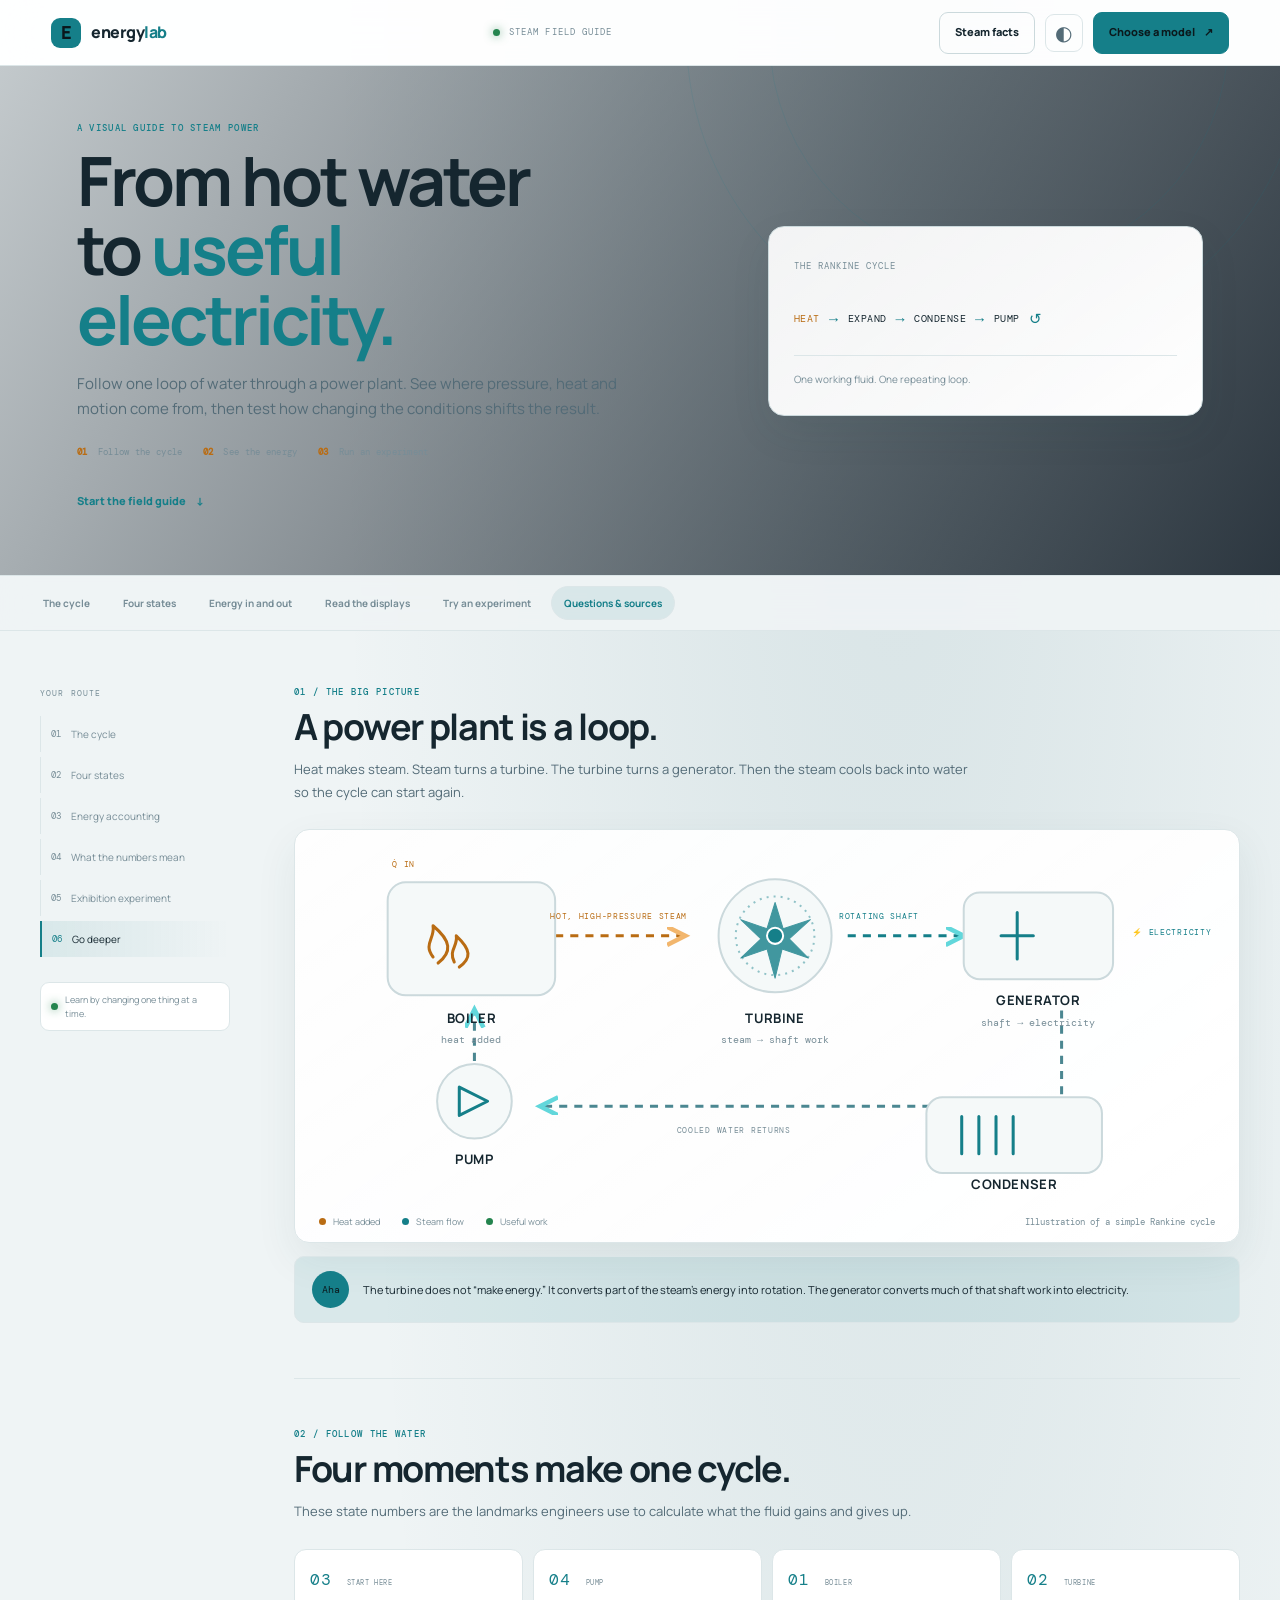
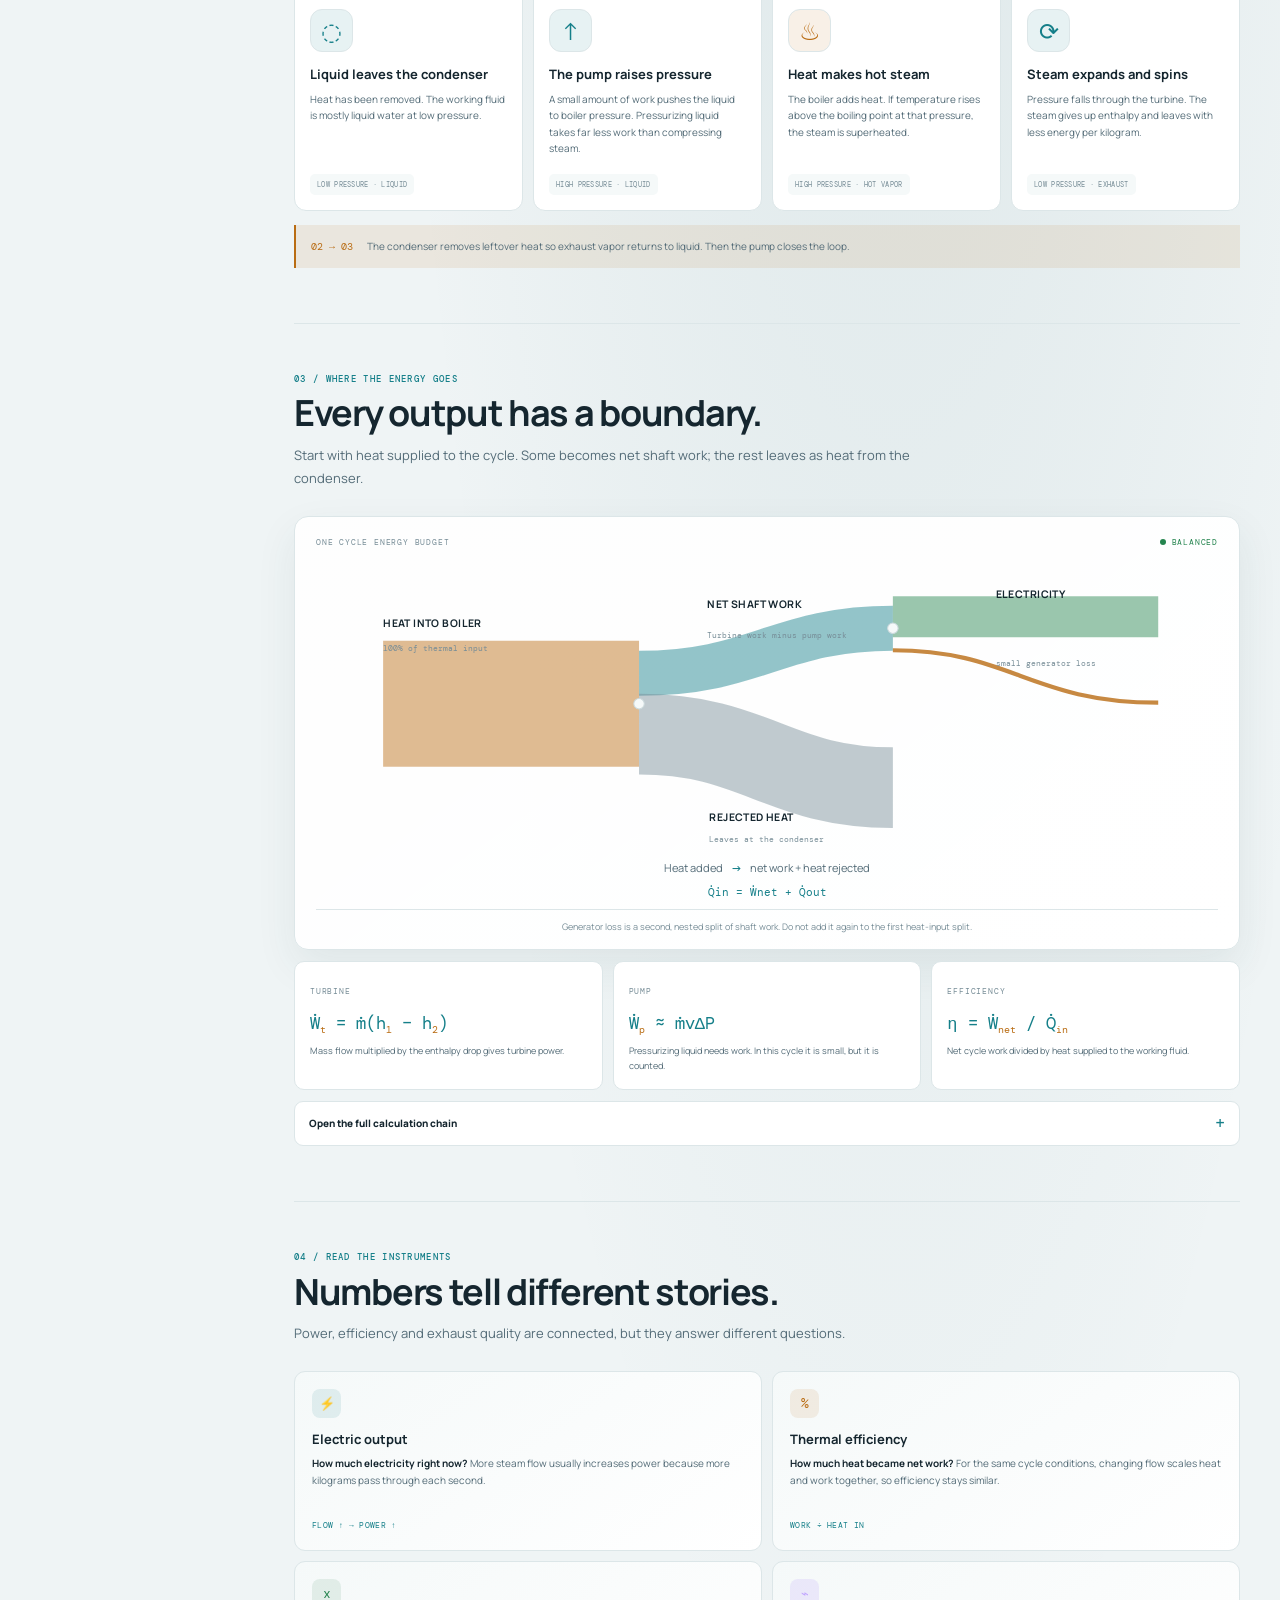
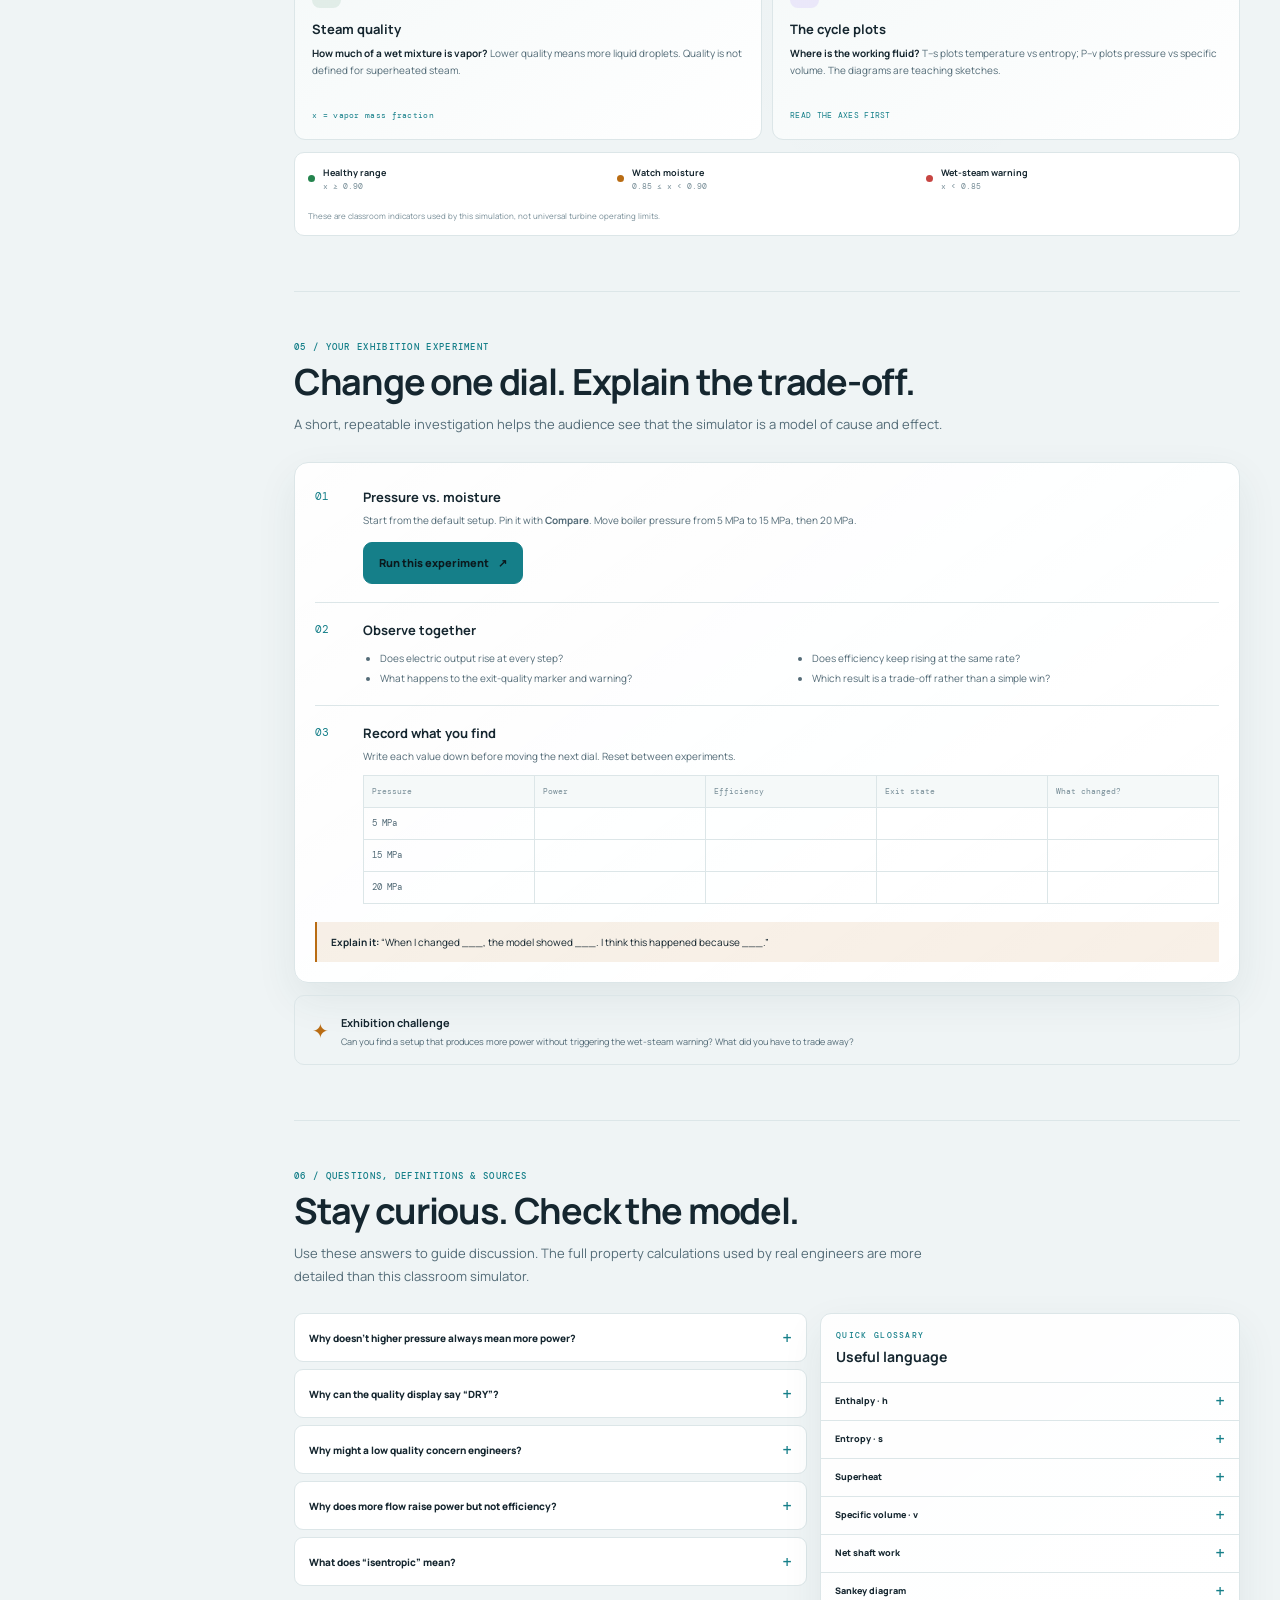
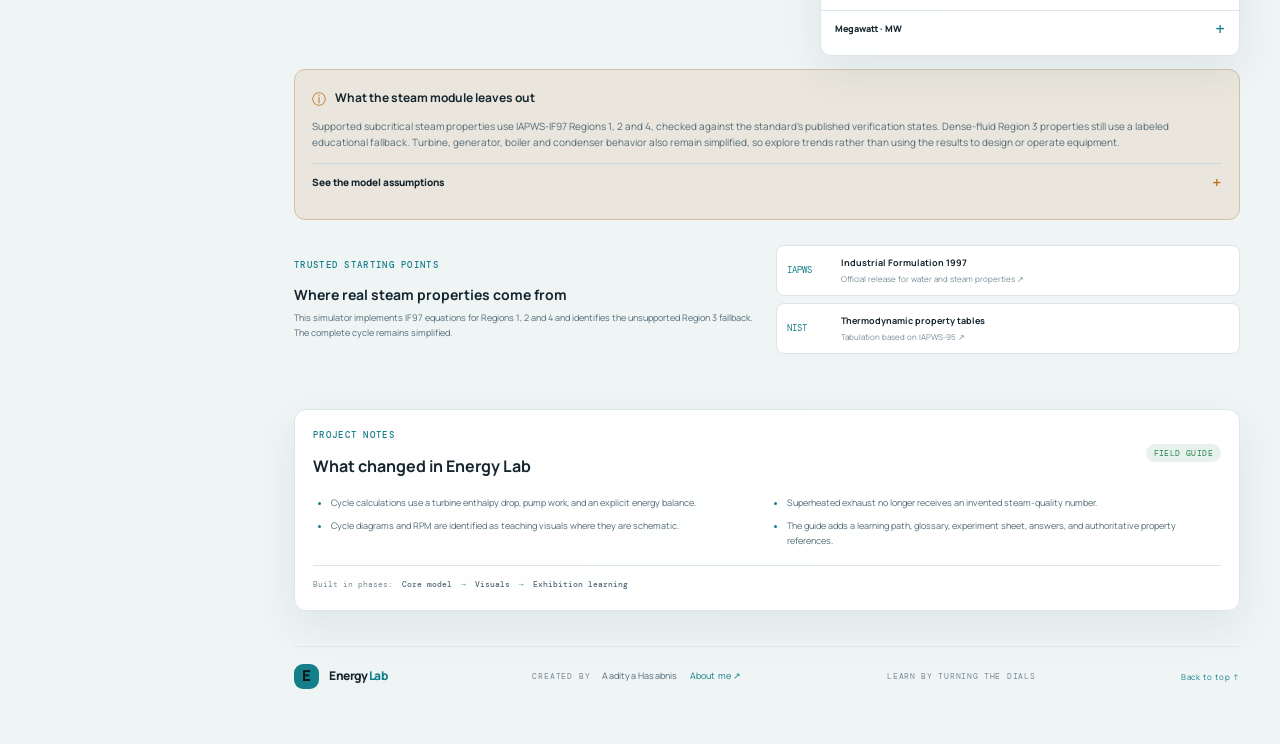
==== commit b96c3d53: "Enhance steam property calculations and validation framework - Updated presentation documentation to" ====
--- a/docs/index.html
+++ b/docs/index.html
@@ -51,8 +51,8 @@
 <section class="lesson-section" id="learn-more" aria-labelledby="learn-title"><div class="chapter-heading"><p class="eyebrow">06 / QUESTIONS, DEFINITIONS & SOURCES</p><h2 id="learn-title">Stay curious. Check the model.</h2><p>Use these answers to guide discussion. The full property calculations used by real engineers are more detailed than this classroom simulator.</p></div><div class="faq-grid"><div class="faq-column">
 <details class="faq-item"><summary>Why doesn't higher pressure always mean more power?</summary><p>Power depends on energy extracted per kilogram and steam flow. Pressure changes both the inlet and exhaust states. In this model, high pressure can also lower exit quality. The exact curve is model-dependent.</p></details><details class="faq-item"><summary>Why can the quality display say “DRY”?</summary><p>Quality describes a saturated liquid–vapor mixture only. Superheated vapor is outside that region, so calling it 100% quality would be misleading.</p></details><details class="faq-item"><summary>Why might a low quality concern engineers?</summary><p>A wetter exhaust contains more liquid droplets. In real turbines, droplets can erode blades. The simulation's red line at 85% is an educational alert, not a universal design limit.</p></details><details class="faq-item"><summary>Why does more flow raise power but not efficiency?</summary><p>At fixed thermodynamic conditions, both heat input and work output grow in proportion to mass flow. Their ratio therefore remains about the same.</p></details><details class="faq-item"><summary>What does “isentropic” mean?</summary><p>It describes an idealized expansion at constant entropy. Turbine efficiency compares the real enthalpy drop with this ideal reference.</p></details></div>
 <div class="glossary-card panel"><div class="glossary-heading"><p class="eyebrow">QUICK GLOSSARY</p><h3>Useful language</h3></div><details><summary>Enthalpy · h</summary><p>Energy per unit mass used to track energy changes in flowing steam.</p></details><details><summary>Entropy · s</summary><p>A thermodynamic property used to describe the ideal constant-entropy expansion.</p></details><details><summary>Superheat</summary><p>Steam temperature above the boiling temperature at the same pressure.</p></details><details><summary>Specific volume · v</summary><p>Volume occupied by one kilogram of the working fluid.</p></details><details><summary>Net shaft work</summary><p>Turbine work after subtracting the work required by the pump.</p></details><details><summary>Sankey diagram</summary><p>A flow diagram where band width represents the amount of energy.</p></details><details><summary>Megawatt · MW</summary><p>One million joules of energy transferred every second.</p></details></div></div>
-<div class="model-card"><div><span class="model-icon">ⓘ</span><h3>What the steam module leaves out</h3></div><p>The steam module uses rounded saturation values, simple superheat and pump equations, a fixed generator efficiency, and schematic diagrams. It does not model supercritical steam, reheat, turbine stages, or complete source-specific plants. Use the results to explore trends, not to design or operate equipment.</p><details><summary>See the model assumptions</summary><ul><li>The property table is sparse and linearly interpolated; it is not a complete IAPWS calculation.</li><li>Superheated steam uses approximate heat capacity. Real properties vary with pressure and temperature.</li><li>Boiler pressure is limited to 20 MPa; supercritical operation is outside this model.</li><li>Pump work uses constant liquid specific volume. Generator efficiency is fixed at 98%.</li><li>RPM is mapped from power for the animation, not calculated from turbine design or grid speed.</li><li>The T–s dome, P–v path, and plant scenario cards are teaching illustrations.</li><li>The 85% wet-steam alert is a classroom threshold, not a universal operating limit.</li></ul></details></div>
-<div class="sources-block"><div><p class="eyebrow">TRUSTED STARTING POINTS</p><h3>Where real steam properties come from</h3><p>Engineering calculations use validated property formulations rather than the simplified correlations in this demo.</p></div><div class="source-links"><a href="https://iapws.org/technical-guidance/release/IF97-Rev" target="_blank" rel="noopener noreferrer"><span>IAPWS</span><b>Industrial Formulation 1997</b><small>Official release for water and steam properties ↗</small></a><a href="https://www.nist.gov/publications/thermodynamic-properties-water-tabulation-iapws-formulation-1995-thermodynamic" target="_blank" rel="noopener noreferrer"><span>NIST</span><b>Thermodynamic property tables</b><small>Tabulation based on IAPWS-95 ↗</small></a></div></div></section>
+<div class="model-card"><div><span class="model-icon">ⓘ</span><h3>What the steam module leaves out</h3></div><p>Supported subcritical steam properties use IAPWS-IF97 Regions 1, 2 and 4, checked against the standard's published verification states. Dense-fluid Region 3 properties still use a labeled educational fallback. Turbine, generator, boiler and condenser behavior also remain simplified, so explore trends rather than using the results to design or operate equipment.</p><details><summary>See the model assumptions</summary><ul><li>Region 3 dense-fluid properties are not implemented; states requiring them use a legacy approximation identified in the simulator.</li><li>The cycle omits reheat, turbine stages, detailed pressure drops, boiler/condenser heat transfer and equipment-specific controls.</li><li>Pump work uses saturated-liquid specific volume where IF97 is available. Generator efficiency is fixed at 98%.</li><li>RPM is mapped from power for the animation, not calculated from turbine design or grid speed.</li><li>The T–s dome, P–v path, and plant scenario cards are teaching illustrations.</li><li>The 85% wet-steam alert is a classroom threshold, not a universal operating limit.</li></ul></details></div>
+<div class="sources-block"><div><p class="eyebrow">TRUSTED STARTING POINTS</p><h3>Where real steam properties come from</h3><p>This simulator implements IF97 equations for Regions 1, 2 and 4 and identifies the unsupported Region 3 fallback. The complete cycle remains simplified.</p></div><div class="source-links"><a href="https://iapws.org/technical-guidance/release/IF97-Rev" target="_blank" rel="noopener noreferrer"><span>IAPWS</span><b>Industrial Formulation 1997</b><small>Official release for water and steam properties ↗</small></a><a href="https://www.nist.gov/publications/thermodynamic-properties-water-tabulation-iapws-formulation-1995-thermodynamic" target="_blank" rel="noopener noreferrer"><span>NIST</span><b>Thermodynamic property tables</b><small>Tabulation based on IAPWS-95 ↗</small></a></div></div></section>
 <section class="whats-changed panel" aria-labelledby="changed-title"><div class="section-heading"><div><p class="eyebrow">PROJECT NOTES</p><h2 id="changed-title">What changed in Energy Lab</h2></div><span class="status-pill">FIELD GUIDE</span></div><ul><li>Cycle calculations use a turbine enthalpy drop, pump work, and an explicit energy balance.</li><li>Superheated exhaust no longer receives an invented steam-quality number.</li><li>Cycle diagrams and RPM are identified as teaching visuals where they are schematic.</li><li>The guide adds a learning path, glossary, experiment sheet, answers, and authoritative property references.</li></ul><div class="phase-links"><span>Built in phases:</span><b>Core model</b><i>→</i><b>Visuals</b><i>→</i><b>Exhibition learning</b></div></section>
 <footer class="learn-footer">
   <a class="brand" href="../index.html" aria-label="Energy Lab home"><span class="brand-mark">E</span><span>Energy <span class="brand-light">Lab</span></span></a>
